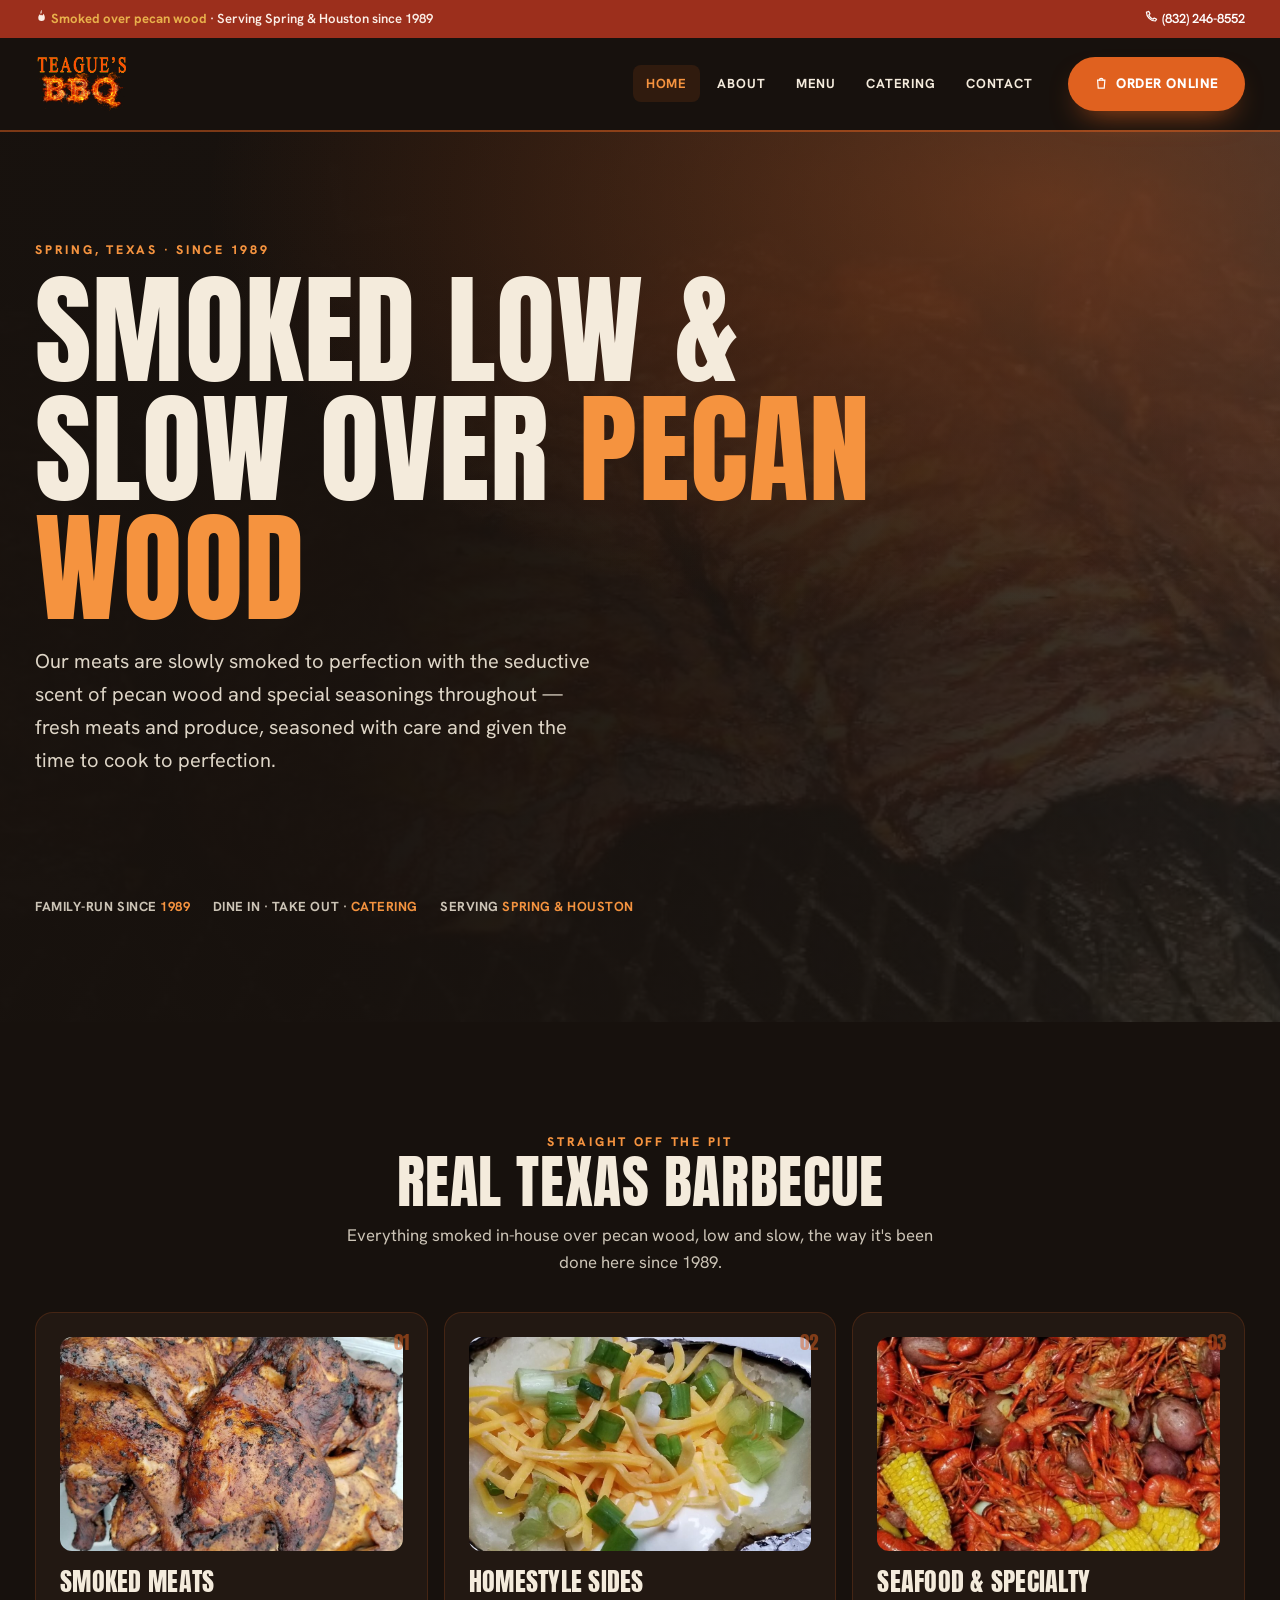
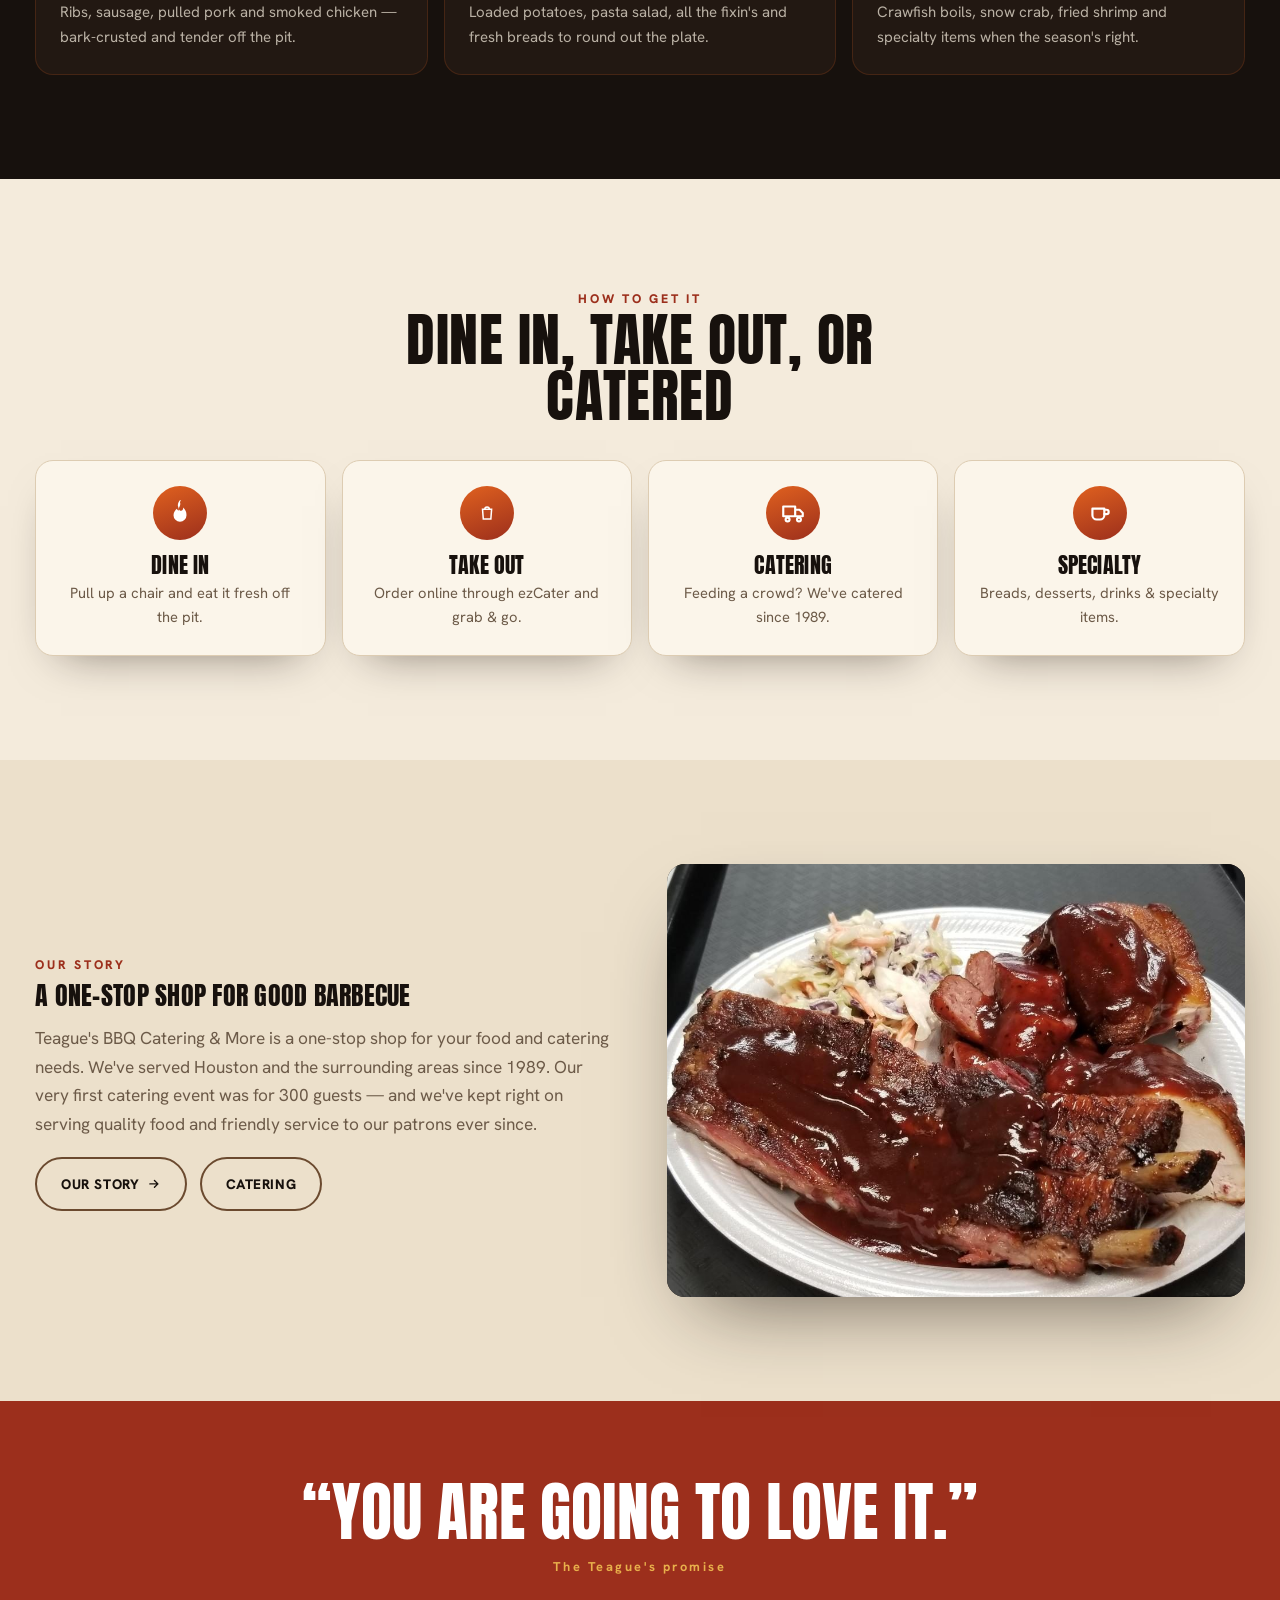
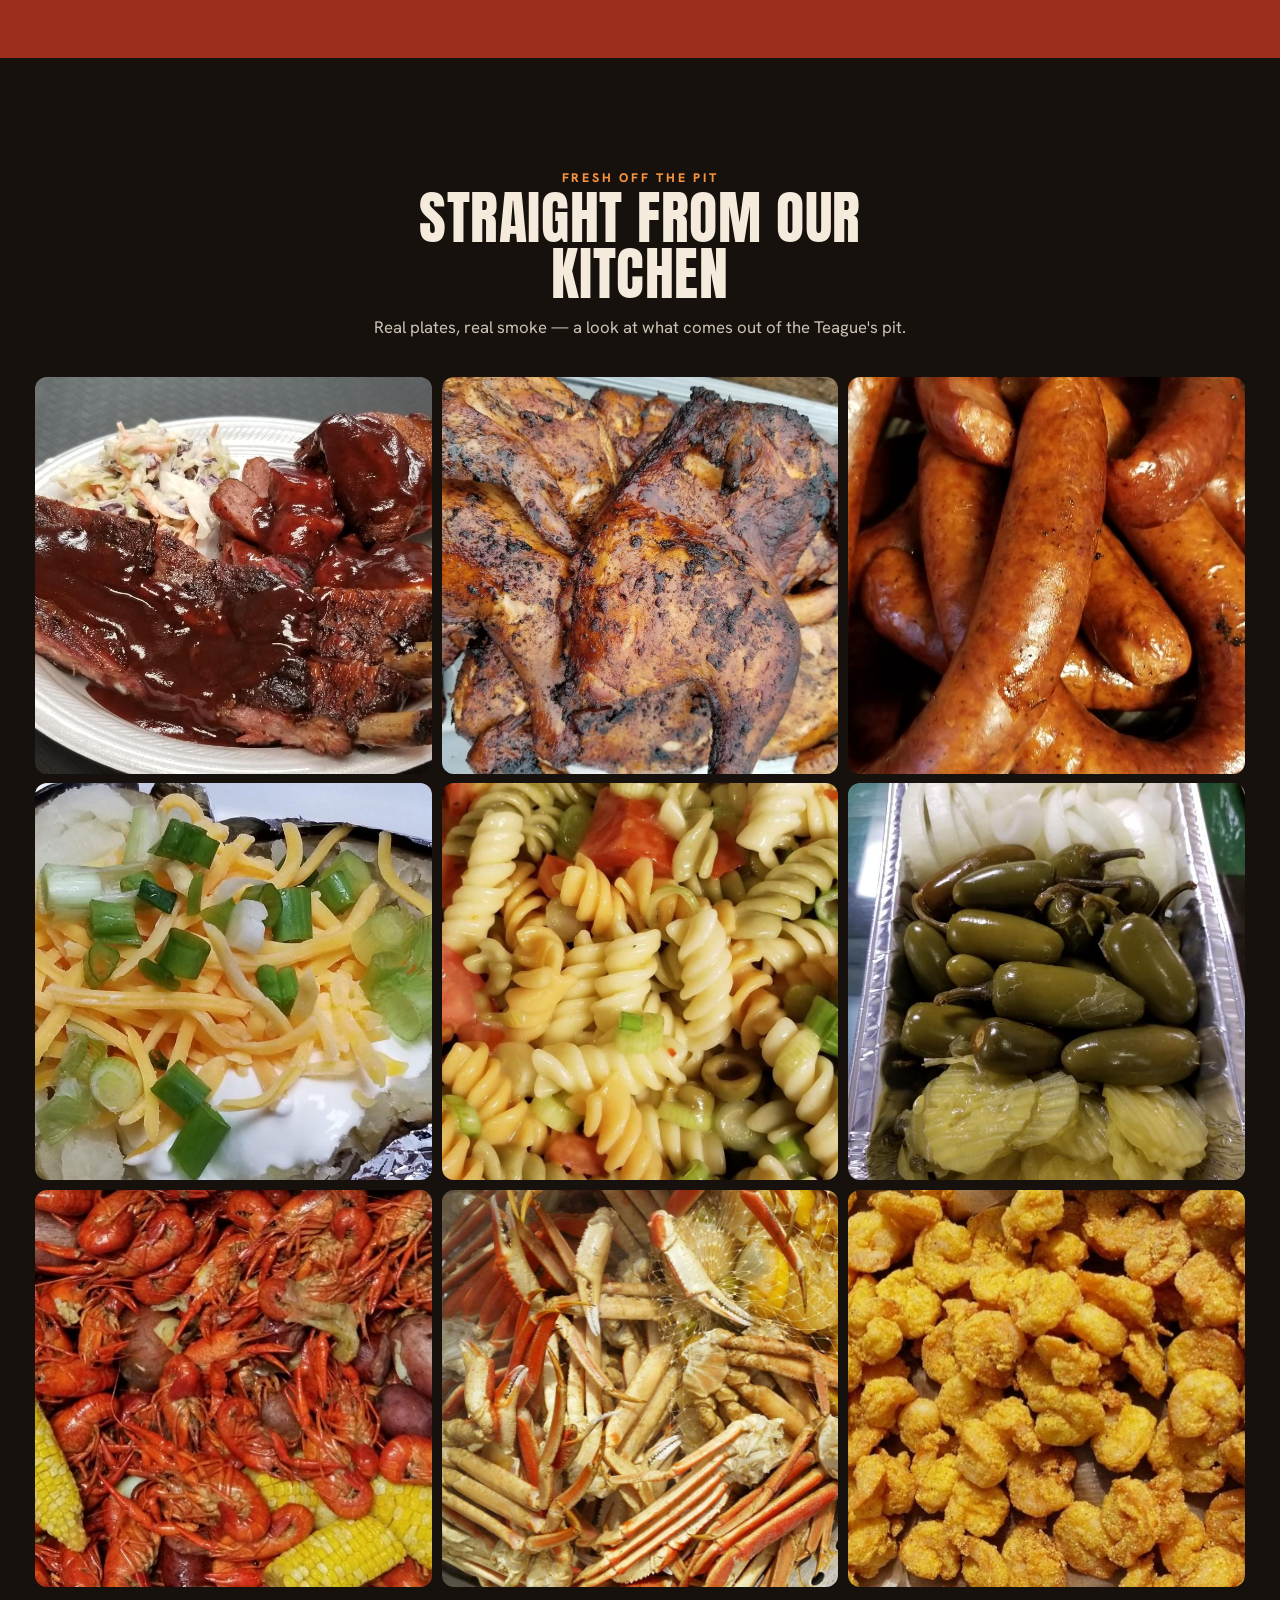
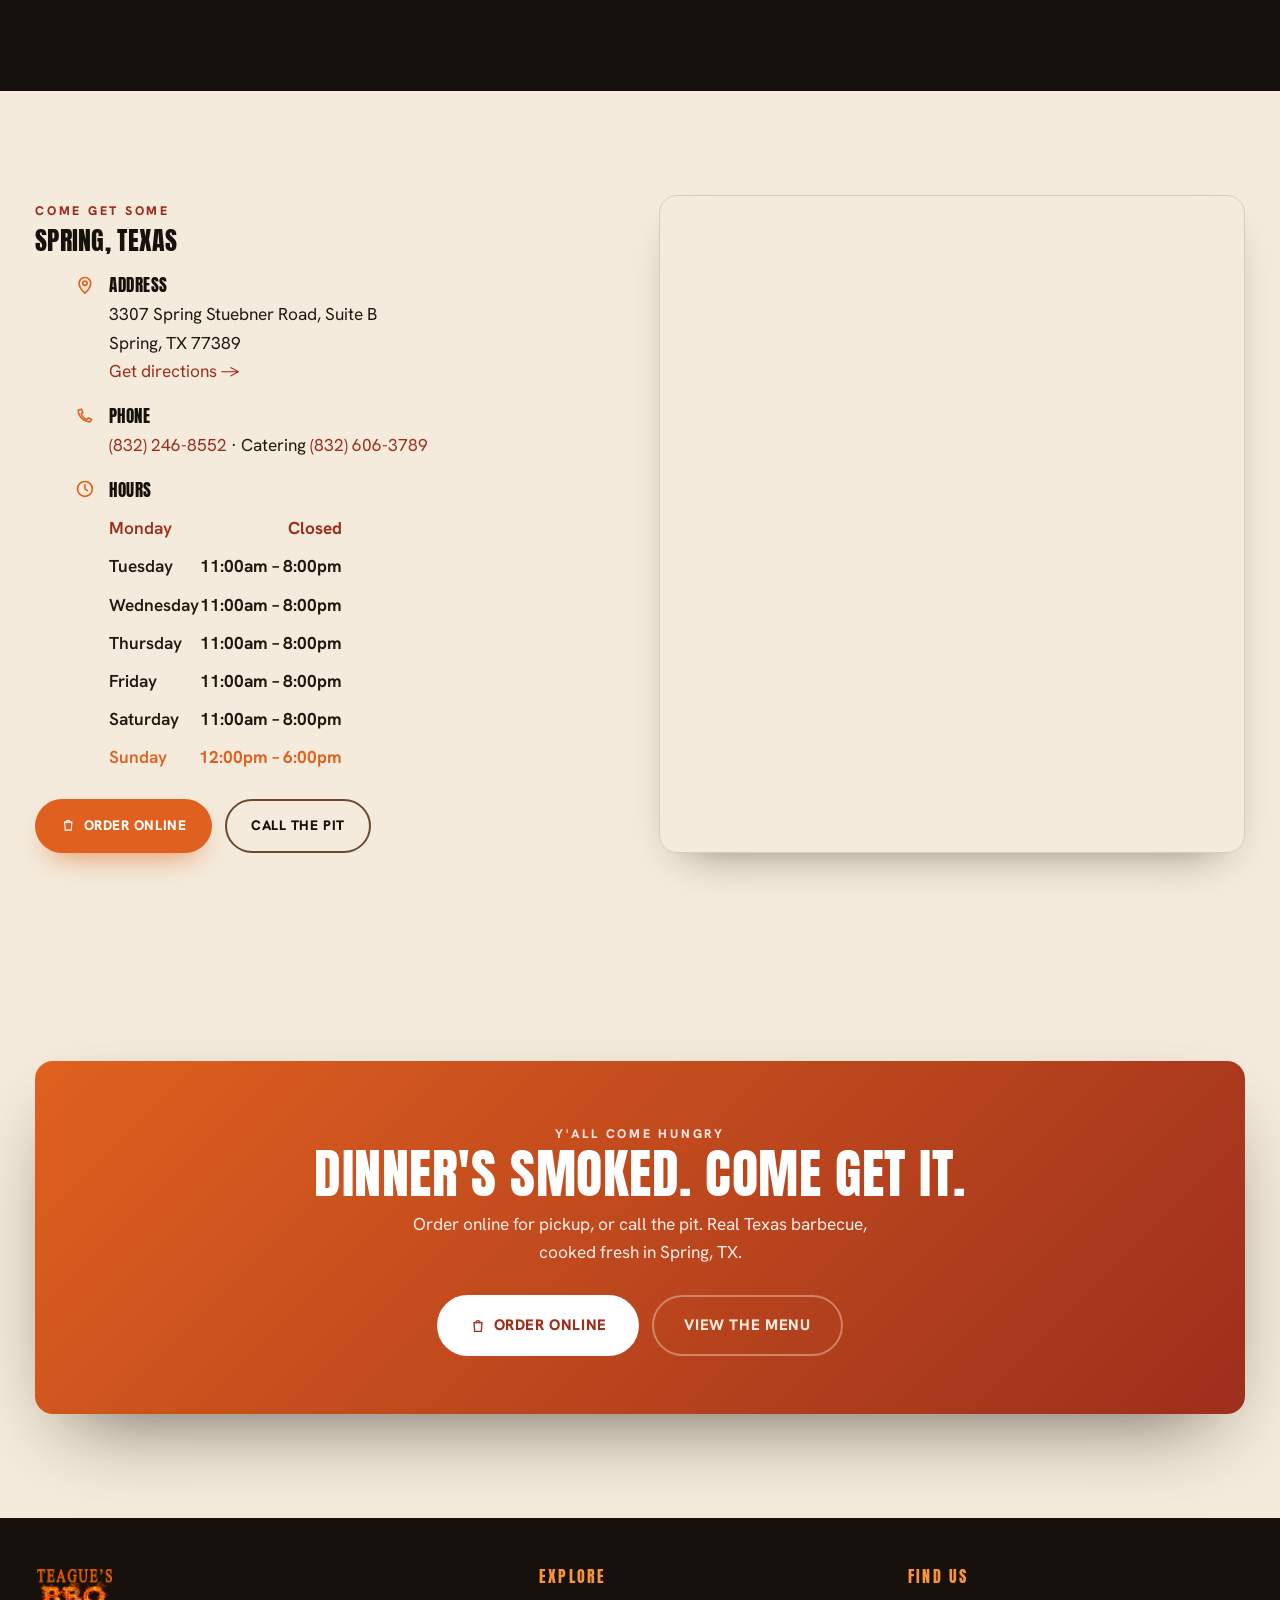
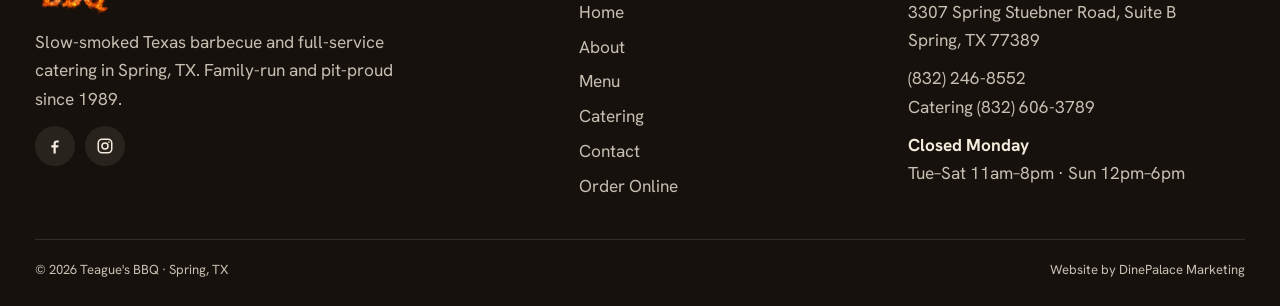
==== index.html @ 8d0febf0 "feat: use all real photos — full food gallery on home + Meet the team on About" ====
<!DOCTYPE html>
<html lang="en">
<head>
<meta charset="utf-8">
<meta name="viewport" content="width=device-width, initial-scale=1">
<title>Teague's BBQ · Texas Barbecue &amp; Catering in Spring, TX</title>
<meta name="description" content="Slow-smoked Texas barbecue over pecan wood and full-service catering in Spring, TX. Family-run since 1989. Dine in, take out, or order online.">
<link rel="canonical" href="https://www.teaguesbbq.com/">
<meta property="og:type" content="restaurant"><meta property="og:title" content="Teague's BBQ · Texas Barbecue &amp; Catering in Spring, TX">
<meta property="og:description" content="Slow-smoked Texas barbecue over pecan wood and full-service catering in Spring, TX. Family-run since 1989. Dine in, take out, or order online."><meta property="og:url" content="https://www.teaguesbbq.com/">
<meta property="og:image" content="https://www.teaguesbbq.com/assets/images/plate.jpg"><meta name="twitter:card" content="summary_large_image">
<meta name="format-detection" content="telephone=no">
<meta http-equiv="X-Content-Type-Options" content="nosniff">
<meta name="robots" content="index,follow">
<meta name="geo.region" content="US-TX"><meta name="geo.placename" content="Spring, Texas">
<meta name="theme-color" content="#17110d">
<link rel="preconnect" href="https://fonts.googleapis.com"><link rel="preconnect" href="https://fonts.gstatic.com" crossorigin>
<link rel="stylesheet" href="https://fonts.googleapis.com/css2?family=Anton&family=Hanken+Grotesk:wght@400;500;600;700;800&display=swap">
<link rel="stylesheet" href="/assets/css/teagues.css">
<link rel="icon" href="/assets/favicon.svg" type="image/svg+xml">
<script type="application/ld+json">{"@context":"https://schema.org","@type":"BarbecueRestaurant","name":"Teague's BBQ","url":"https://www.teaguesbbq.com","telephone":"+18322468552","priceRange":"$$","servesCuisine":["Barbecue","American","Texas"],"address":{"@type":"PostalAddress","streetAddress":"3307 Spring Stuebner Road, Suite B","addressLocality":"Spring","addressRegion":"TX","postalCode":"77389","addressCountry":"US"},"openingHoursSpecification":[{"@type":"OpeningHoursSpecification","dayOfWeek":["Tuesday","Wednesday","Thursday","Friday","Saturday"],"opens":"11:00","closes":"20:00"},{"@type":"OpeningHoursSpecification","dayOfWeek":"Sunday","opens":"12:00","closes":"18:00"}],"sameAs":["https://www.facebook.com/teaguesbbq/","https://instagram.com/teaguesbbq/"]}</script>
</head>
<body>

  <a class="skip-link" href="#main">Skip to content</a>
  <div class="topbar"><div class="container">
    <span><svg viewBox="0 0 24 24" width="1em" height="1em" fill="currentColor" aria-hidden="true"><path d="M12 2c1 3-1 4-1 6 0 1 1 2 2 2s2-1 2-3c2 2 3 4 3 7a6 6 0 1 1-12 0c0-3 2-5 3-6 1 2 2 2 2 1 0-2-1-3-1-4 0-3 2-5 3-6Z"/></svg> <strong>Smoked over pecan wood</strong> · Serving Spring &amp; Houston since 1989</span>
    <span><a href="tel:+18322468552"><svg viewBox="0 0 24 24" width="1.1em" height="1.1em" fill="none" stroke="currentColor" stroke-width="2" stroke-linecap="round" stroke-linejoin="round" aria-hidden="true"><path d="M4 5c0 8 7 15 15 15l2-3-4-2-2 2c-3-1-6-4-7-7l2-2-2-4-3 1Z"/></svg> (832) 246-8552</a></span>
  </div></div>
  <header class="site-header"><div class="container">
    <a class="brand-link" href="/" aria-label="Teague's BBQ home"><img class="brand-img" src="/assets/images/logo.png" alt="Teague's BBQ" width="639" height="382"></a>
    <button class="nav-toggle" aria-label="Menu" aria-expanded="false"><span></span></button>
    <nav class="nav-links" aria-label="Main">
      <a href="/" aria-current="page">Home</a><a href="/about/">About</a><a href="/menu/">Menu</a><a href="/catering/">Catering</a><a href="/contact/">Contact</a>
    </nav>
    <div class="header-cta">
      <a class="btn btn-ember" href="https://www.ezcater.com/catering/pvt/teagues-bbq-3?fcv=1" target="_blank" rel="noopener"><svg viewBox="0 0 24 24" width="1.05em" height="1.05em" fill="none" stroke="currentColor" stroke-width="2" stroke-linecap="round" aria-hidden="true"><path d="M6 7h12l-1 13H7L6 7Z"/><path d="M9 7a3 3 0 0 1 6 0"/></svg> Order Online</a>
    </div>
  </div></header>
<main id="main">

  <section class="hero"><div class="hero__bg"><img src="/assets/images/hero.jpg" alt="" fetchpriority="high"></div><div class="container">
    <span class="eyebrow reveal">Spring, Texas · Since 1989</span>
    <h1 class="reveal">Smoked low &amp; slow over <em>pecan wood</em></h1>
    <p class="lede reveal">Our meats are slowly smoked to perfection with the seductive scent of pecan wood and special seasonings throughout — fresh meats and produce, seasoned with care and given the time to cook to perfection.</p>
    <div class="hero-cta reveal"><a class="btn btn-ember btn-lg" href="https://www.ezcater.com/catering/pvt/teagues-bbq-3?fcv=1" target="_blank" rel="noopener"><svg viewBox="0 0 24 24" width="1.05em" height="1.05em" fill="none" stroke="currentColor" stroke-width="2" stroke-linecap="round" aria-hidden="true"><path d="M6 7h12l-1 13H7L6 7Z"/><path d="M9 7a3 3 0 0 1 6 0"/></svg> Order Online</a><a class="btn btn-outline on-dark btn-lg" href="/menu/">See the Menu</a></div>
    <div class="hero-trust reveal"><span>Family-run since <b>1989</b></span><span>Dine in · Take out · <b>Catering</b></span><span>Serving <b>Spring &amp; Houston</b></span></div>
  </div></section>

  <section class="section section--dark"><div class="container">
    <div class="section-head center reveal"><span class="eyebrow">Straight off the pit</span><h2>Real Texas barbecue</h2><p>Everything smoked in-house over pecan wood, low and slow, the way it's been done here since 1989.</p></div>
    <div class="pit-grid">
      <article class="pit-card reveal"><div class="pit-media"><img src="/assets/images/chicken.jpg" alt="Smoked chicken off the pit" loading="lazy"></div><span class="num">01</span><h3>Smoked meats</h3><p>Ribs, sausage, pulled pork and smoked chicken — bark-crusted and tender off the pit.</p></article>
      <article class="pit-card reveal"><div class="pit-media"><img src="/assets/images/potato.jpg" alt="Loaded baked potato" loading="lazy"></div><span class="num">02</span><h3>Homestyle sides</h3><p>Loaded potatoes, pasta salad, all the fixin's and fresh breads to round out the plate.</p></article>
      <article class="pit-card reveal"><div class="pit-media"><img src="/assets/images/crawfish.jpg" alt="Crawfish boil with corn and potatoes" loading="lazy"></div><span class="num">03</span><h3>Seafood &amp; specialty</h3><p>Crawfish boils, snow crab, fried shrimp and specialty items when the season's right.</p></article>
    </div>
  </div></section>

  <section class="section"><div class="container">
    <div class="section-head center reveal"><span class="eyebrow">How to get it</span><h2>Dine in, take out, or catered</h2></div>
    <div class="svc-grid">
      <div class="svc reveal"><div class="ic"><svg viewBox="0 0 24 24" width="26" height="26" fill="currentColor" aria-hidden="true"><path d="M12 2c1 3-1 4-1 6 0 1 1 2 2 2s2-1 2-3c2 2 3 4 3 7a6 6 0 1 1-12 0c0-3 2-5 3-6 1 2 2 2 2 1 0-2-1-3-1-4 0-3 2-5 3-6Z"/></svg></div><h3>Dine In</h3><p>Pull up a chair and eat it fresh off the pit.</p></div>
      <div class="svc reveal"><div class="ic"><svg viewBox="0 0 24 24" width="1.05em" height="1.05em" fill="none" stroke="currentColor" stroke-width="2" stroke-linecap="round" aria-hidden="true"><path d="M6 7h12l-1 13H7L6 7Z"/><path d="M9 7a3 3 0 0 1 6 0"/></svg></div><h3>Take Out</h3><p>Order online through ezCater and grab &amp; go.</p></div>
      <div class="svc reveal"><div class="ic"><svg viewBox="0 0 24 24" width="26" height="26" fill="none" stroke="currentColor" stroke-width="2" stroke-linecap="round" stroke-linejoin="round" aria-hidden="true"><path d="M3 6h11v9H3zM14 9h4l3 3v3h-7z"/><circle cx="7" cy="18" r="1.8"/><circle cx="17.5" cy="18" r="1.8"/></svg></div><h3>Catering</h3><p>Feeding a crowd? We've catered since 1989.</p></div>
      <div class="svc reveal"><div class="ic"><svg viewBox="0 0 24 24" width="26" height="26" fill="none" stroke="currentColor" stroke-width="2" stroke-linecap="round" stroke-linejoin="round" aria-hidden="true"><path d="M5 8h11v6a4 4 0 0 1-4 4H9a4 4 0 0 1-4-4V8Z"/><path d="M16 9h2a2 2 0 0 1 0 4h-2"/></svg></div><h3>Specialty</h3><p>Breads, desserts, drinks &amp; specialty items.</p></div>
    </div>
  </div></section>

  <section class="section section--paper2"><div class="container">
    <div class="split">
      <div class="reveal">
        <span class="eyebrow">Our story</span>
        <h2 class="section-head" style="margin:.3rem 0 0">A one-stop shop for good barbecue</h2>
        <p style="color:var(--muted);margin-top:1rem">Teague's BBQ Catering &amp; More is a one-stop shop for your food and catering needs. We've served Houston and the surrounding areas since 1989. Our very first catering event was for 300 guests — and we've kept right on serving quality food and friendly service to our patrons ever since.</p>
        <div class="hero-cta" style="margin-top:1.2rem"><a class="btn btn-outline" href="/about/">Our story <svg viewBox="0 0 24 24" width="1em" height="1em" fill="none" stroke="currentColor" stroke-width="2.4" stroke-linecap="round" stroke-linejoin="round" aria-hidden="true"><path d="M5 12h14M13 6l6 6-6 6"/></svg></a><a class="btn btn-outline" href="/catering/">Catering</a></div>
      </div>
      <div class="split__media reveal"><img src="/assets/images/plate.jpg" alt="A Teague's BBQ plate — ribs, sausage and slaw" loading="lazy"></div>
    </div>
  </div></section>

  <section class="quote"><div class="container reveal"><p>&ldquo;You are going to love it.&rdquo;</p><span>The Teague's promise</span></div></section>

  <section class="section section--dark"><div class="container">
    <div class="section-head center reveal"><span class="eyebrow">Fresh off the pit</span><h2>Straight from our kitchen</h2><p>Real plates, real smoke — a look at what comes out of the Teague's pit.</p></div>
    <div class="food-gallery reveal">
      <figure><img src="/assets/images/plate.jpg" alt="Ribs, sausage and slaw plate" loading="lazy"></figure><figure><img src="/assets/images/chicken.jpg" alt="Smoked chicken" loading="lazy"></figure><figure><img src="/assets/images/sausage.jpg" alt="Smoked sausage links" loading="lazy"></figure><figure><img src="/assets/images/potato.jpg" alt="Meat loaded baked potato" loading="lazy"></figure><figure><img src="/assets/images/pasta.jpg" alt="Pasta salad" loading="lazy"></figure><figure><img src="/assets/images/fixins.jpg" alt="Jalapeños & pickled fixin's" loading="lazy"></figure><figure><img src="/assets/images/crawfish.jpg" alt="Crawfish boil" loading="lazy"></figure><figure><img src="/assets/images/crab.jpg" alt="Snow crab legs" loading="lazy"></figure><figure><img src="/assets/images/shrimp.jpg" alt="Fried shrimp" loading="lazy"></figure>
    </div>
  </div></section>

  
  <section class="section" id="find"><div class="container">
    <div class="info-grid">
      <div class="reveal">
        <span class="eyebrow">Come get some</span>
        <h2 class="section-head" style="margin:.3rem 0 0">Spring, Texas</h2>
        <ul class="info-list">
          <li><span class="ic"><svg viewBox="0 0 24 24" width="1.15em" height="1.15em" fill="none" stroke="currentColor" stroke-width="2" stroke-linecap="round" stroke-linejoin="round" aria-hidden="true"><path d="M12 22s7-6.2 7-12a7 7 0 1 0-14 0c0 5.8 7 12 7 12Z"/><circle cx="12" cy="10" r="2.6"/></svg></span><span><b>Address</b>3307 Spring Stuebner Road, Suite B<br>Spring, TX 77389<br><a href="https://maps.google.com/?q=Teague's%20BBQ%2C%203307%20Spring%20Stuebner%20Rd%2C%20Spring%2C%20TX%2077389" target="_blank" rel="noopener">Get directions →</a></span></li>
          <li><span class="ic"><svg viewBox="0 0 24 24" width="1.1em" height="1.1em" fill="none" stroke="currentColor" stroke-width="2" stroke-linecap="round" stroke-linejoin="round" aria-hidden="true"><path d="M4 5c0 8 7 15 15 15l2-3-4-2-2 2c-3-1-6-4-7-7l2-2-2-4-3 1Z"/></svg></span><span><b>Phone</b><a href="tel:+18322468552">(832) 246-8552</a> · Catering <a href="tel:+18326063789">(832) 606-3789</a></span></li>
          <li><span class="ic"><svg viewBox="0 0 24 24" width="1.15em" height="1.15em" fill="none" stroke="currentColor" stroke-width="2" stroke-linecap="round" stroke-linejoin="round" aria-hidden="true"><circle cx="12" cy="12" r="9"/><path d="M12 7v5l3 2"/></svg></span><span><b>Hours</b><table class="hours-table"><tbody>
            <tr data-day="1" class="closed"><th scope="row">Monday</th><td>Closed</td></tr><tr data-day="2"><th scope="row">Tuesday</th><td>11:00am – 8:00pm</td></tr><tr data-day="3"><th scope="row">Wednesday</th><td>11:00am – 8:00pm</td></tr><tr data-day="4"><th scope="row">Thursday</th><td>11:00am – 8:00pm</td></tr><tr data-day="5"><th scope="row">Friday</th><td>11:00am – 8:00pm</td></tr><tr data-day="6"><th scope="row">Saturday</th><td>11:00am – 8:00pm</td></tr><tr data-day="0"><th scope="row">Sunday</th><td>12:00pm – 6:00pm</td></tr>
          </tbody></table></span></li>
        </ul>
        <div class="hero-cta" style="margin-top:1.4rem"><a class="btn btn-ember" href="https://www.ezcater.com/catering/pvt/teagues-bbq-3?fcv=1" target="_blank" rel="noopener"><svg viewBox="0 0 24 24" width="1.05em" height="1.05em" fill="none" stroke="currentColor" stroke-width="2" stroke-linecap="round" aria-hidden="true"><path d="M6 7h12l-1 13H7L6 7Z"/><path d="M9 7a3 3 0 0 1 6 0"/></svg> Order Online</a><a class="btn btn-outline" href="tel:+18322468552">Call the pit</a></div>
      </div>
      <div class="map-embed reveal"><iframe title="Map to Teague's BBQ" src="https://www.google.com/maps?q=Teague's%20BBQ%2C%203307%20Spring%20Stuebner%20Rd%2C%20Spring%2C%20TX%2077389&output=embed" loading="lazy" referrerpolicy="no-referrer-when-downgrade"></iframe></div>
    </div>
  </div></section>
  
  <section class="section"><div class="container"><div class="cta-card reveal">
    <span class="eyebrow" style="color:rgba(255,255,255,.85)">Y'all come hungry</span>
    <h2>Dinner's smoked. Come get it.</h2><p>Order online for pickup, or call the pit. Real Texas barbecue, cooked fresh in Spring, TX.</p>
    <div class="hero-cta"><a class="btn btn-lg" style="--bg:#fff;--fg:var(--brick)" href="https://www.ezcater.com/catering/pvt/teagues-bbq-3?fcv=1" target="_blank" rel="noopener"><svg viewBox="0 0 24 24" width="1.05em" height="1.05em" fill="none" stroke="currentColor" stroke-width="2" stroke-linecap="round" aria-hidden="true"><path d="M6 7h12l-1 13H7L6 7Z"/><path d="M9 7a3 3 0 0 1 6 0"/></svg> Order Online</a><a class="btn btn-outline on-dark btn-lg" href="/menu/">View the Menu</a></div>
  </div></div></section>
</main>

  <footer class="site-footer"><div class="container">
    <div class="foot-grid">
      <div>
        <img class="foot-logo" src="/assets/images/logo.png" alt="Teague's BBQ" width="639" height="382">
        <p style="margin-top:.7rem;max-width:38ch">Slow-smoked Texas barbecue and full-service catering in Spring, TX. Family-run and pit-proud since 1989.</p>
        <div class="foot-social">
          <a href="https://www.facebook.com/teaguesbbq/" target="_blank" rel="noopener" aria-label="Facebook"><svg viewBox="0 0 24 24" width="18" height="18" fill="currentColor" aria-hidden="true"><path d="M13 22v-8h3l1-3h-4V9c0-1 .3-1.6 1.7-1.6H17V4.8C16.6 4.7 15.5 4.6 14.3 4.6c-2.6 0-4.3 1.6-4.3 4.4V11H7v3h3v8h3Z"/></svg></a>
          <a href="https://instagram.com/teaguesbbq/" target="_blank" rel="noopener" aria-label="Instagram"><svg viewBox="0 0 24 24" width="18" height="18" fill="none" stroke="currentColor" stroke-width="2" aria-hidden="true"><rect x="3" y="3" width="18" height="18" rx="5"/><circle cx="12" cy="12" r="4"/><circle cx="17.2" cy="6.8" r="1.1" fill="currentColor" stroke="none"/></svg></a>
        </div>
      </div>
      <div>
        <h4>EXPLORE</h4>
        <ul class="foot-links"><li><a href="/">Home</a></li><li><a href="/about/">About</a></li><li><a href="/menu/">Menu</a></li><li><a href="/catering/">Catering</a></li><li><a href="/contact/">Contact</a></li><li><a href="https://www.ezcater.com/catering/pvt/teagues-bbq-3?fcv=1" target="_blank" rel="noopener">Order Online</a></li></ul>
      </div>
      <div>
        <h4>FIND US</h4>
        <p>3307 Spring Stuebner Road, Suite B<br>Spring, TX 77389</p>
        <p style="margin-top:.6rem"><a href="tel:+18322468552">(832) 246-8552</a><br>Catering <a href="tel:+18326063789">(832) 606-3789</a></p>
        <p style="margin-top:.6rem"><b style="color:var(--paper)">Closed Monday</b><br>Tue–Sat 11am–8pm · Sun 12pm–6pm</p>
      </div>
    </div>
    <div class="foot-bottom">
      <span>© 2026 Teague's BBQ · Spring, TX</span>
      <span>Website by DinePalace Marketing</span>
    </div>
  </div></footer>
<script src="/assets/js/teagues.js" defer></script>
</body>
</html>
---- assets/css/teagues.css ----
/* =========================================================================
   Teague's BBQ — "Texas Smokehouse" design system
   Charcoal smoke · ember orange · smoked brick · butcher-paper cream.
   Hand-authored. Accessible (WCAG AA), reduced-motion aware.
   Rebuild by DinePalace Marketing.
   ========================================================================= */

:root {
  --smoke:      #17110d;   /* near-black warm — dark sections + header */
  --smoke-2:    #221812;   /* raised dark */
  --char:       #2a1e15;   /* charcoal */
  --ember:      #e0611f;   /* flame orange — primary CTA/accent */
  --ember-2:    #c14e14;   /* ember hover */
  --ember-bright:#f5933f;  /* glow / on-dark accent text (~6:1 on smoke) */
  --brick:      #9c2f1c;   /* smoked brick red */
  --brick-deep: #7c2313;
  --paper:      #f4ebdc;   /* butcher-paper cream — light bg */
  --paper-2:    #ece0cb;   /* deeper paper */
  --paper-hi:   #fbf5ea;   /* raised paper */
  --bark:       #6b4a2f;   /* wood brown */
  --ink:        #211812;   /* body text on paper (~13:1) */
  --muted:      #6c5a48;   /* secondary text on paper (~5.2:1) */
  --line:       #ddccb2;   /* hairline on paper */
  --gold:       #e8b04b;   /* rub/spice highlight */

  --font-display: "Anton", "Oswald", "Arial Narrow", sans-serif;
  --font-body: "Hanken Grotesk", system-ui, -apple-system, "Segoe UI", Roboto, sans-serif;

  --text-hero: clamp(3rem, 1.2rem + 8vw, 8rem);
  --gutter: clamp(1.1rem, 0.6rem + 2vw, 2.6rem);
  --maxw: 1220px;
  --radius: 10px;
  --radius-lg: 18px;
  --radius-pill: 999px;
  --shadow: 0 20px 44px -26px rgba(20, 10, 4, 0.55);
  --shadow-lg: 0 34px 80px -34px rgba(20, 10, 4, 0.65);
  --dur: 240ms;
  --ease: cubic-bezier(0.22, 1, 0.36, 1);
  --header-h: 92px;
}

*, *::before, *::after { box-sizing: border-box; }
* { margin: 0; }
html { scroll-behavior: smooth; -webkit-text-size-adjust: 100%; }
@media (prefers-reduced-motion: reduce) { html { scroll-behavior: auto; } }
body {
  font-family: var(--font-body);
  color: var(--ink);
  background: var(--paper);
  line-height: 1.65;
  font-size: clamp(1rem, 0.96rem + 0.2vw, 1.08rem);
  -webkit-font-smoothing: antialiased;
  overflow-x: hidden;
}
img { max-width: 100%; display: block; }
a { color: var(--brick); text-decoration: none; }

h1, h2, h3, h4 { font-family: var(--font-display); font-weight: 400; line-height: 0.98; letter-spacing: 0.01em; text-transform: uppercase; color: var(--smoke); }
.container { width: min(100% - 2 * var(--gutter), var(--maxw)); margin-inline: auto; }
.section { padding-block: clamp(3.4rem, 2rem + 6vw, 6.5rem); }
.section--dark { background: var(--smoke); color: var(--paper); }
.section--dark h2, .section--dark h3 { color: var(--paper); }
.section--paper2 { background: var(--paper-2); }
.eyebrow { font-family: var(--font-body); font-weight: 800; text-transform: uppercase; letter-spacing: 0.22em; font-size: 0.78rem; color: var(--brick); }
.section--dark .eyebrow { color: var(--ember-bright); }
.center { text-align: center; }

.skip-link { position: absolute; left: 8px; top: -60px; z-index: 200; background: var(--ember); color: #fff; padding: 0.6rem 1rem; border-radius: 8px; transition: top var(--dur) var(--ease); }
.skip-link:focus { top: 8px; }

/* ---------- buttons ---------- */
.btn { --bg: var(--ember); --fg: #fff; display: inline-flex; align-items: center; gap: 0.5rem; font-family: var(--font-body); font-weight: 800; letter-spacing: 0.04em; text-transform: uppercase; font-size: 0.86rem; padding: 0.85rem 1.5rem; border-radius: var(--radius-pill); background: var(--bg); color: var(--fg); border: 2px solid transparent; cursor: pointer; transition: transform var(--dur) var(--ease), background var(--dur) var(--ease), color var(--dur) var(--ease); }
.btn:hover { transform: translateY(-2px); }
.btn:active { transform: translateY(0); }
.btn-lg { padding: 1rem 1.9rem; font-size: 0.95rem; }
.btn-ember { --bg: var(--ember); --fg: #fff; box-shadow: 0 14px 30px -14px rgba(224, 97, 31, 0.8); }
.btn-ember:hover { --bg: var(--ember-2); }
.btn-outline { --bg: transparent; --fg: var(--smoke); border-color: var(--bark); }
.btn-outline:hover { --bg: var(--smoke); --fg: var(--paper); border-color: var(--smoke); }
.btn-outline.on-dark { --fg: var(--paper); border-color: rgba(244, 235, 220, 0.4); }
.btn-outline.on-dark:hover { --bg: var(--ember); --fg: #fff; border-color: var(--ember); }

/* ---------- topbar ---------- */
.topbar { background: var(--brick); color: #fbeee6; font-size: 0.82rem; font-weight: 600; }
.topbar .container { display: flex; align-items: center; justify-content: space-between; gap: 1rem; padding-block: 0.5rem; flex-wrap: wrap; }
.topbar a { color: #fff; }
.topbar strong { color: var(--gold); }

/* ---------- header ---------- */
.site-header { position: sticky; top: 0; z-index: 60; background: var(--smoke); color: var(--paper); box-shadow: 0 2px 0 rgba(224,97,31,0.5); }
.site-header .container { display: flex; align-items: center; gap: 1.4rem; min-height: var(--header-h); }
.brand { display: inline-flex; align-items: baseline; gap: 0.5ch; font-family: var(--font-display); text-transform: uppercase; color: var(--paper); line-height: 0.9; }
.brand b { font-size: clamp(1.5rem, 1.2rem + 1.2vw, 2rem); letter-spacing: 0.02em; }
.brand .flame { color: var(--ember); }
.brand small { display: block; font-family: var(--font-body); font-weight: 700; letter-spacing: 0.28em; font-size: 0.56rem; color: var(--ember-bright); text-transform: uppercase; }
.nav-links { display: flex; align-items: center; gap: 0.3rem; margin-left: auto; }
.nav-links a { color: var(--paper); font-weight: 700; text-transform: uppercase; letter-spacing: 0.06em; font-size: 0.82rem; padding: 0.5rem 0.8rem; border-radius: 8px; transition: color var(--dur) var(--ease), background var(--dur) var(--ease); }
.nav-links a:hover, .nav-links a[aria-current="page"] { color: var(--ember-bright); background: rgba(224, 97, 31, 0.12); }
.header-cta { display: inline-flex; gap: 0.6rem; }
.nav-toggle { display: none; margin-left: auto; width: 46px; height: 46px; border: 0; border-radius: 10px; background: rgba(244,235,220,0.08); color: var(--paper); cursor: pointer; align-items: center; justify-content: center; }
.nav-toggle span, .nav-toggle span::before, .nav-toggle span::after { content: ""; display: block; width: 22px; height: 2px; background: var(--paper); position: relative; }
.nav-toggle span::before { position: absolute; top: -7px; } .nav-toggle span::after { position: absolute; top: 7px; }
@media (max-width: 940px) {
  .nav-links, .header-cta { display: none; }
  .nav-toggle { display: inline-flex; }
  .mobile-open .nav-links { display: flex; position: absolute; inset: var(--header-h) 0 auto 0; flex-direction: column; align-items: stretch; background: var(--smoke-2); padding: 1rem var(--gutter); gap: 0.2rem; box-shadow: var(--shadow); }
  .mobile-open .header-cta { display: flex; position: absolute; inset: auto 0 auto 0; top: calc(var(--header-h) + 320px); }
}

/* ---------- hero ---------- */
.hero { position: relative; background: var(--smoke); color: var(--paper); overflow: hidden; }
.hero__bg { position: absolute; inset: 0; }
.hero__bg img { width: 100%; height: 100%; object-fit: cover; opacity: 0.34; }
.hero__bg::after { content: ""; position: absolute; inset: 0; background:
   radial-gradient(120% 90% at 82% 8%, rgba(224,97,31,0.34), transparent 55%),
   linear-gradient(100deg, rgba(23,17,13,0.96) 32%, rgba(23,17,13,0.7) 66%, rgba(23,17,13,0.42)); }
.hero .container { position: relative; z-index: 2; padding-block: clamp(3rem, 2rem + 6vw, 6.5rem); }
.hero .eyebrow { color: var(--ember-bright); }
.hero h1 { color: var(--paper); font-size: var(--text-hero); margin: 0.5rem 0 0; max-width: 16ch; }
.hero h1 em { font-style: normal; color: var(--ember-bright); }
.hero .lede { color: rgba(244, 235, 220, 0.9); font-size: clamp(1.05rem, 1rem + 0.4vw, 1.25rem); max-width: 52ch; margin-top: 1.1rem; }
.hero-cta { display: flex; flex-wrap: wrap; gap: 0.8rem; margin-top: 1.8rem; }
.hero-trust { display: flex; flex-wrap: wrap; gap: 1.4rem; margin-top: 1.8rem; font-size: 0.82rem; font-weight: 700; letter-spacing: 0.04em; text-transform: uppercase; color: rgba(244,235,220,0.82); }
.hero-trust b { color: var(--ember-bright); }

/* ---------- section head ---------- */
.section-head { max-width: 60ch; }
.section-head.center { margin-inline: auto; }
.section-head h2 { font-size: clamp(2rem, 1.3rem + 3vw, 3.6rem); }
.section-head p { color: var(--muted); margin-top: 0.7rem; font-size: 1.05rem; }
.section--dark .section-head p { color: rgba(244,235,220,0.82); }

/* ---------- pit / specialties grid ---------- */
.pit-grid { display: grid; grid-template-columns: repeat(3, 1fr); gap: 1rem; margin-top: 2.2rem; }
@media (max-width: 820px) { .pit-grid { grid-template-columns: 1fr 1fr; } }
@media (max-width: 520px) { .pit-grid { grid-template-columns: 1fr; } }
.pit-card { background: var(--smoke-2); border: 1px solid rgba(224,97,31,0.18); border-radius: var(--radius-lg); padding: 1.5rem; position: relative; overflow: hidden; }
.pit-card h3 { color: var(--paper); font-size: 1.6rem; }
.pit-card p { color: rgba(244,235,220,0.72); font-size: 0.94rem; margin-top: 0.4rem; }
.pit-card .num { font-family: var(--font-display); color: var(--ember); font-size: 1.2rem; opacity: 0.5; position: absolute; top: 0.8rem; right: 1.1rem; }

/* ---------- service / catering cards ---------- */
.svc-grid { display: grid; grid-template-columns: repeat(4, 1fr); gap: 1rem; margin-top: 2.2rem; }
@media (max-width: 900px) { .svc-grid { grid-template-columns: 1fr 1fr; } }
@media (max-width: 480px) { .svc-grid { grid-template-columns: 1fr; } }
.svc { background: var(--paper-hi); border: 1px solid var(--line); border-radius: var(--radius-lg); padding: 1.6rem 1.4rem; text-align: center; box-shadow: var(--shadow); }
.svc .ic { width: 54px; height: 54px; margin: 0 auto 0.9rem; border-radius: 50%; display: grid; place-content: center; background: linear-gradient(160deg, var(--ember), var(--brick)); color: #fff; }
.svc h3 { font-size: 1.35rem; }
.svc p { color: var(--muted); font-size: 0.92rem; margin-top: 0.3rem; }

/* ---------- split / story ---------- */
.split { display: grid; grid-template-columns: 1fr 1fr; gap: clamp(1.5rem, 1rem + 3vw, 3.5rem); align-items: center; }
@media (max-width: 860px) { .split { grid-template-columns: 1fr; } }
.split__media { border-radius: var(--radius-lg); overflow: hidden; box-shadow: var(--shadow-lg); aspect-ratio: 4/3; background: var(--char); }
.split__media img { width: 100%; height: 100%; object-fit: cover; }

/* ---------- pull quote ---------- */
.quote { background: var(--brick); color: #fff; }
.quote .container { text-align: center; padding-block: clamp(2.6rem, 2rem + 4vw, 5rem); }
.quote p { font-family: var(--font-display); text-transform: uppercase; font-size: clamp(1.8rem, 1.2rem + 4vw, 4rem); line-height: 0.98; }
.quote span { display: block; margin-top: 0.8rem; font-family: var(--font-body); font-weight: 700; letter-spacing: 0.2em; font-size: 0.8rem; color: var(--gold); }

/* ---------- immersive band ---------- */
.immersive { position: relative; color: var(--paper); background: var(--smoke); overflow: hidden; }
.immersive__bg { position: absolute; inset: 0; background-size: cover; background-position: center; }
.immersive__bg::after { content: ""; position: absolute; inset: 0; background: linear-gradient(90deg, rgba(23,17,13,0.94) 0%, rgba(23,17,13,0.72) 46%, rgba(23,17,13,0.4) 100%); }
.immersive .container { position: relative; z-index: 2; padding-block: clamp(3.5rem, 2.4rem + 6vw, 7rem); }
.immersive__inner { max-width: 40rem; }
@media (min-width: 900px) and (pointer: fine) { .immersive__bg { background-attachment: fixed; } }
@media (prefers-reduced-motion: reduce) { .immersive__bg { background-attachment: scroll; } }

/* ---------- info / hours ---------- */
.info-grid { display: grid; grid-template-columns: 1fr 1fr; gap: clamp(1.4rem, 0.8rem + 2vw, 3rem); align-items: start; }
@media (max-width: 820px) { .info-grid { grid-template-columns: 1fr; } }
.info-list { list-style: none; display: grid; gap: 1.1rem; margin-top: 1.2rem; }
.info-list li { display: flex; gap: 0.9rem; }
.info-list .ic { color: var(--ember); flex: 0 0 auto; margin-top: 2px; }
.info-list b { display: block; font-family: var(--font-display); text-transform: uppercase; letter-spacing: 0.03em; color: var(--smoke); font-weight: 400; font-size: 1.05rem; }
.section--dark .info-list b { color: var(--paper); }
.hours-table { width: 100%; border-collapse: collapse; margin-top: 0.3rem; }
.hours-table th { text-align: left; font-weight: 600; padding: 0.3rem 0; }
.hours-table td { text-align: right; font-weight: 700; padding: 0.3rem 0; }
.hours-table tr.closed { color: var(--brick); }
.hours-table tr.today { color: var(--ember); }
.map-embed { border-radius: var(--radius-lg); overflow: hidden; box-shadow: var(--shadow); border: 1px solid var(--line); aspect-ratio: 4/3; }
.map-embed iframe { width: 100%; height: 100%; border: 0; }
@media (min-width: 821px) { .info-grid { align-items: stretch; } .info-grid > .map-embed { aspect-ratio: auto; min-height: 340px; } }

/* ---------- CTA band ---------- */
.cta-card { background: linear-gradient(135deg, var(--ember), var(--brick)); color: #fff; border-radius: var(--radius-lg); padding: clamp(2rem, 1.4rem + 3vw, 3.6rem); text-align: center; box-shadow: var(--shadow-lg); }
.cta-card h2 { color: #fff; font-size: clamp(2rem, 1.3rem + 3vw, 3.4rem); }
.cta-card p { color: rgba(255,255,255,0.9); max-width: 46ch; margin: 0.6rem auto 0; }
.cta-card .hero-cta { justify-content: center; }

/* ---------- menu ---------- */
.menu-nav { position: sticky; top: var(--header-h); z-index: 30; background: var(--paper-2); border-block: 1px solid var(--line); }
.menu-nav .container { display: flex; gap: 0.4rem; overflow-x: auto; padding-block: 0.7rem; -ms-overflow-style: none; scrollbar-width: none; }
.menu-nav .container::-webkit-scrollbar { display: none; }
.menu-nav a { flex: 0 0 auto; font-weight: 800; text-transform: uppercase; letter-spacing: 0.05em; font-size: 0.78rem; color: var(--bark); padding: 0.4rem 0.9rem; border-radius: var(--radius-pill); border: 1px solid var(--line); }
.menu-nav a:hover { background: var(--ember); color: #fff; border-color: var(--ember); }
.menu-cat { border-top: 3px solid var(--ember); padding-top: 1rem; margin-top: 2.8rem; scroll-margin-top: calc(var(--header-h) + 70px); }
.menu-cat > h2 { font-size: clamp(1.8rem, 1.3rem + 2.4vw, 3rem); }
.menu-cat > .cat-note { color: var(--muted); margin-top: 0.3rem; max-width: 60ch; }
.mrow { display: flex; justify-content: space-between; gap: 1.2rem; align-items: baseline; padding: 0.85rem 0; border-bottom: 1px dashed var(--line); }
.mrow__main { min-width: 0; }
.mrow__name { font-weight: 800; font-size: 1.08rem; color: var(--ink); }
.mrow__name .tag { display: inline-block; margin-left: 0.5rem; font-size: 0.62rem; font-weight: 800; letter-spacing: 0.08em; text-transform: uppercase; color: #fff; background: var(--ember); padding: 0.12rem 0.5rem; border-radius: var(--radius-pill); vertical-align: middle; }
.mrow__desc { color: var(--muted); font-size: 0.9rem; margin-top: 0.15rem; }
.mrow__right { text-align: right; white-space: nowrap; }
.mrow__price { font-family: var(--font-display); color: var(--brick); font-size: 1.25rem; line-height: 1; }
.mrow__serves { display: block; font-size: 0.72rem; font-weight: 700; text-transform: uppercase; letter-spacing: 0.06em; color: var(--muted); margin-top: 0.2rem; }
.menu-note { color: var(--muted); font-style: italic; }

/* ---------- page hero (inner) ---------- */
.page-hero { position: relative; background: var(--smoke); color: var(--paper); overflow: hidden; }
.page-hero__bg { position: absolute; inset: 0; }
.page-hero__bg img { width: 100%; height: 100%; object-fit: cover; opacity: 0.26; }
.page-hero__bg::after { content: ""; position: absolute; inset: 0; background: linear-gradient(180deg, rgba(23,17,13,0.82), rgba(23,17,13,0.94)); }
.page-hero .container { position: relative; z-index: 2; padding-block: clamp(2rem, 1.4rem + 3vw, 3.6rem); }
.page-hero h1 { color: var(--paper); font-size: clamp(2.4rem, 1.6rem + 4vw, 4.4rem); }
.page-hero h1 em { font-style: normal; color: var(--ember-bright); }
.page-hero p { color: rgba(244,235,220,0.85); max-width: 60ch; margin-top: 0.6rem; }
.breadcrumb { font-size: 0.8rem; text-transform: uppercase; letter-spacing: 0.08em; color: rgba(244,235,220,0.65); margin-bottom: 0.5rem; }
.breadcrumb a { color: var(--ember-bright); }

.prose { max-width: 68ch; }
.prose p { margin-top: 1rem; color: var(--ink); }

/* ---------- footer ---------- */
.site-footer { background: var(--smoke); color: rgba(244,235,220,0.8); padding-top: clamp(3rem, 4vw, 4.5rem); }
.foot-grid { display: grid; grid-template-columns: 1.4fr 1fr 1fr; gap: 2rem; }
@media (max-width: 780px) { .foot-grid { grid-template-columns: 1fr; } }
.site-footer h4 { color: var(--ember-bright); font-size: 1rem; letter-spacing: 0.14em; margin-bottom: 0.8rem; }
.site-footer a { color: rgba(244,235,220,0.8); }
.site-footer a:hover { color: var(--ember-bright); }
.foot-brand b { font-family: var(--font-display); text-transform: uppercase; font-size: 1.8rem; color: var(--paper); }
.foot-brand .flame { color: var(--ember); }
.foot-links { list-style: none; display: grid; gap: 0.4rem; }
.foot-social { display: flex; gap: 0.6rem; margin-top: 0.8rem; }
.foot-social a { width: 40px; height: 40px; border-radius: 50%; background: rgba(244,235,220,0.08); display: grid; place-content: center; color: var(--paper); }
.foot-social a:hover { background: var(--ember); }
.foot-bottom { border-top: 1px solid rgba(244,235,220,0.12); margin-top: 2.4rem; padding-block: 1.2rem 1.6rem; display: flex; justify-content: space-between; gap: 1rem; flex-wrap: wrap; font-size: 0.82rem; }

/* ---------- reveal ---------- */
.reveal { opacity: 0; transform: translateY(18px); transition: opacity 0.6s var(--ease), transform 0.6s var(--ease); }
.reveal.in { opacity: 1; transform: none; }
@media (prefers-reduced-motion: reduce) { .reveal { opacity: 1; transform: none; transition: none; } }

/* ---------- logo + photo slots ---------- */
.brand-link { display: inline-flex; }
.brand-img { height: 54px; width: auto; display: block; }
.foot-logo { height: 46px; width: auto; display: block; margin-bottom: 0.8rem; }
.pit-media { border-radius: 12px; overflow: hidden; aspect-ratio: 16/10; margin-bottom: 1.1rem; background: var(--char); }
.pit-media img { width: 100%; height: 100%; object-fit: cover; transition: transform 0.5s var(--ease); }
.pit-card:hover .pit-media img { transform: scale(1.05); }
.gallery-strip { display: grid; grid-template-columns: repeat(6, 1fr); gap: 0.5rem; margin-top: 2.2rem; }
.gallery-strip img { width: 100%; aspect-ratio: 1; object-fit: cover; border-radius: 8px; }
@media (max-width: 720px) { .gallery-strip { grid-template-columns: repeat(3, 1fr); } }
.food-gallery { display: grid; grid-template-columns: repeat(3, 1fr); gap: 0.6rem; margin-top: 2.2rem; }
.food-gallery figure { margin: 0; overflow: hidden; border-radius: 12px; background: var(--char); }
.food-gallery img { width: 100%; aspect-ratio: 1; object-fit: cover; display: block; transition: transform 0.5s var(--ease); }
.food-gallery figure:hover img { transform: scale(1.06); }
@media (max-width: 600px) { .food-gallery { grid-template-columns: repeat(2, 1fr); } }
.team-grid { display: grid; grid-template-columns: 1fr 1fr; gap: 1rem; margin-top: 2rem; }
.team-grid figure { margin: 0; border-radius: var(--radius-lg); overflow: hidden; box-shadow: var(--shadow); background: var(--char); }
.team-grid img { width: 100%; aspect-ratio: 4/3; object-fit: cover; display: block; }
.team-grid figcaption { padding: 0.85rem 1.1rem; font-weight: 700; color: var(--muted); font-size: 0.9rem; background: var(--paper-hi); }
@media (max-width: 640px) { .team-grid { grid-template-columns: 1fr; } }
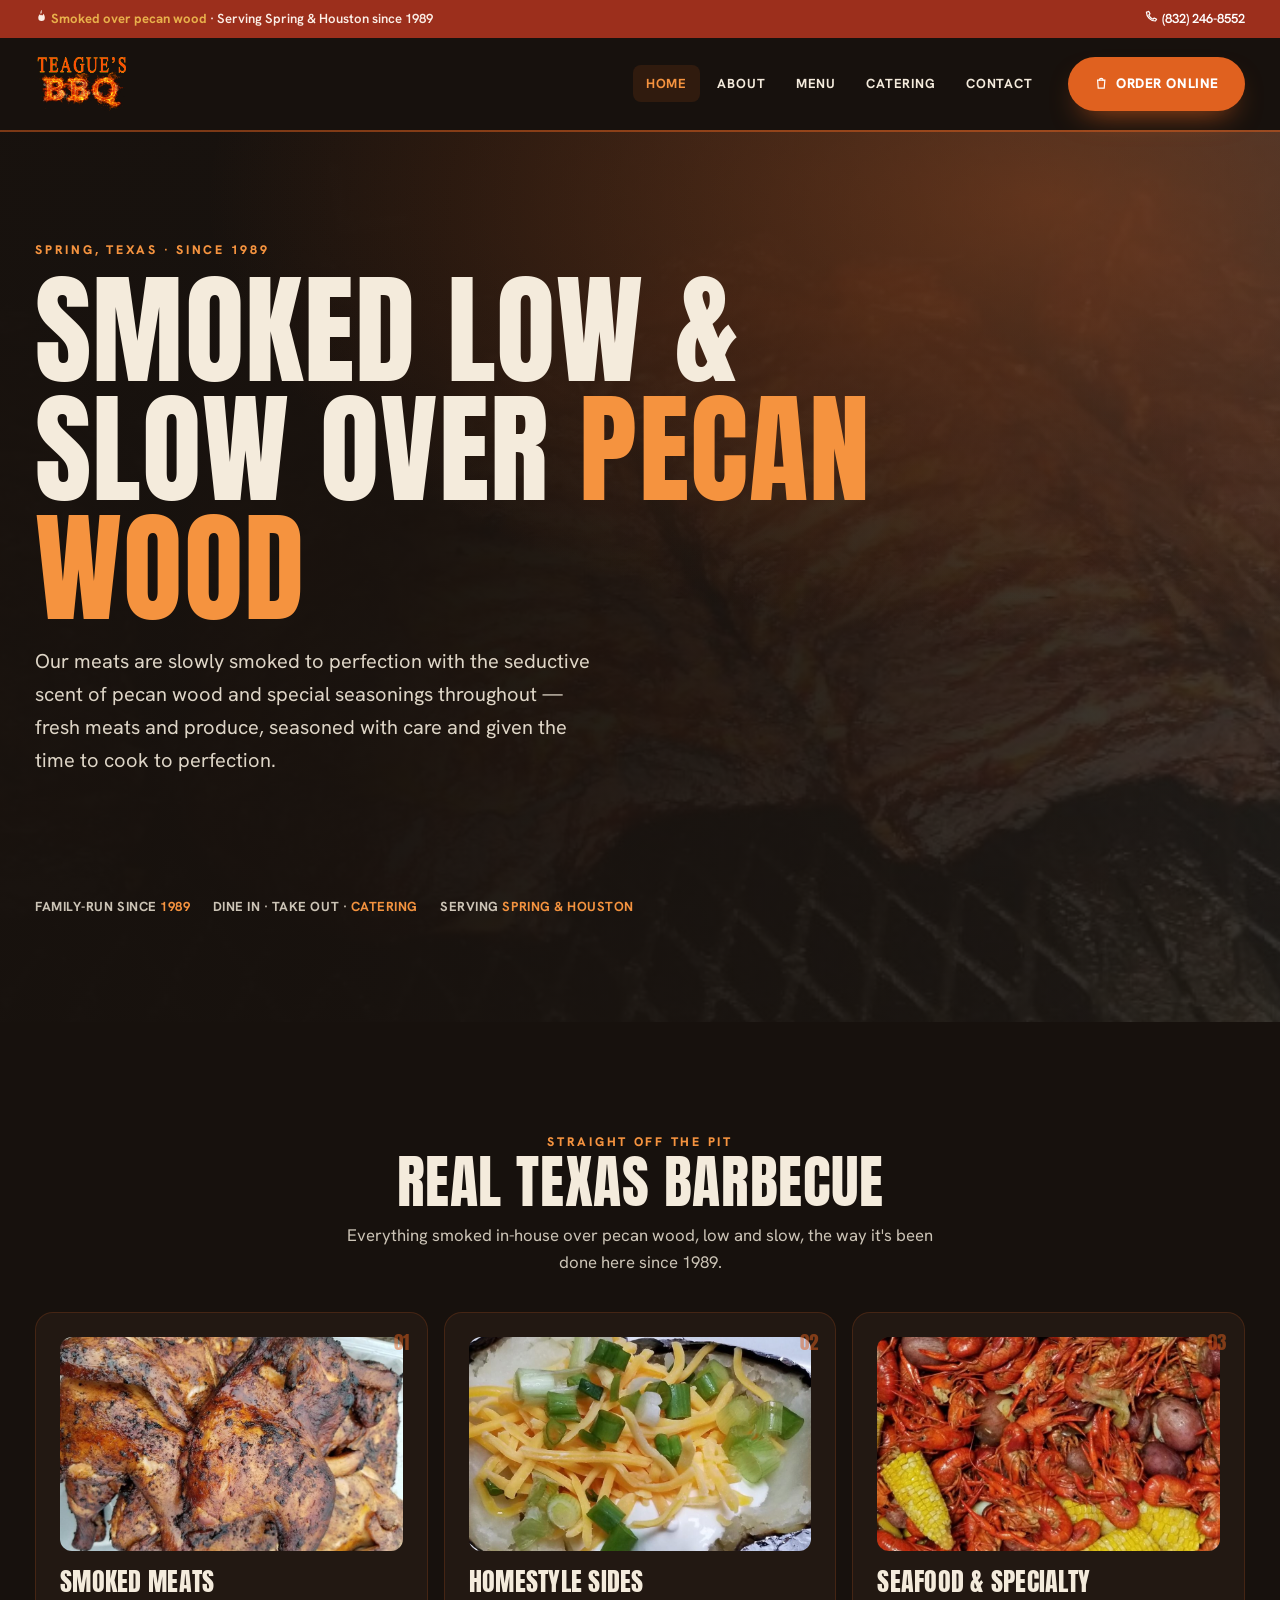
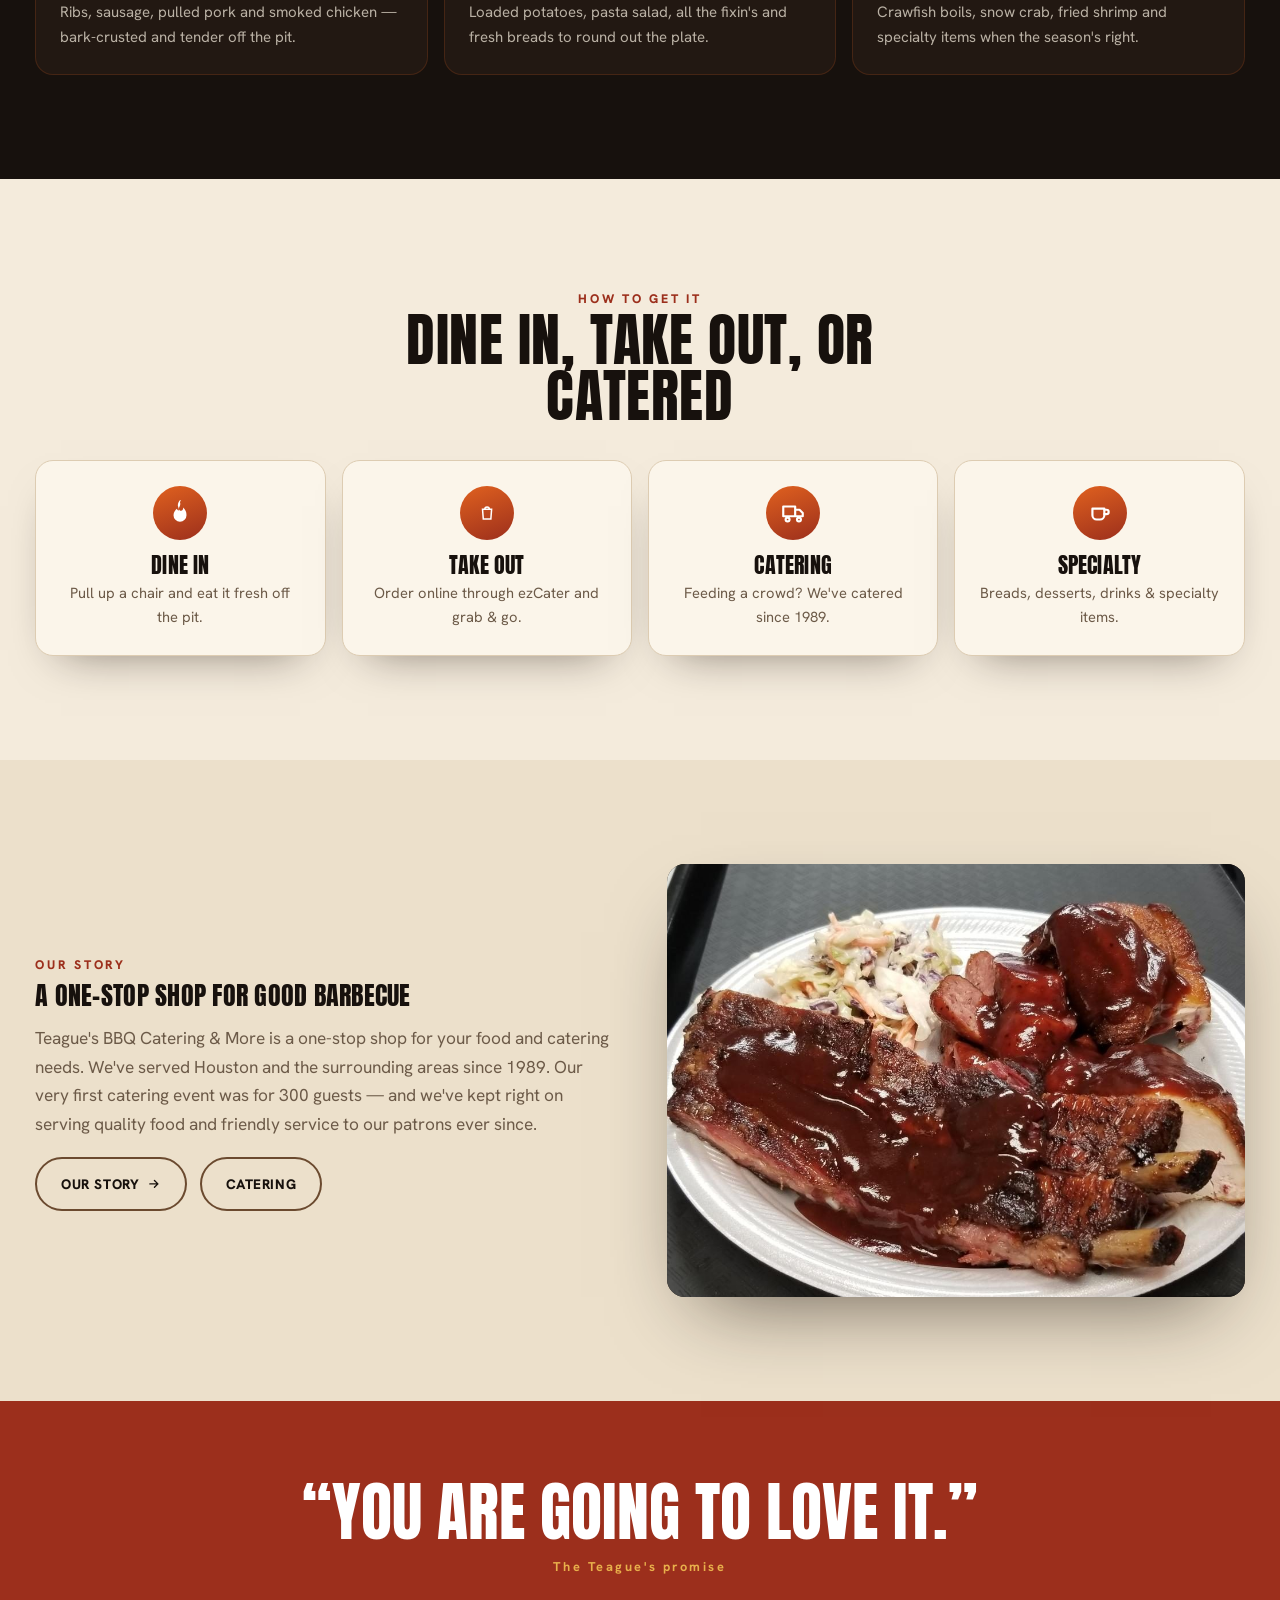
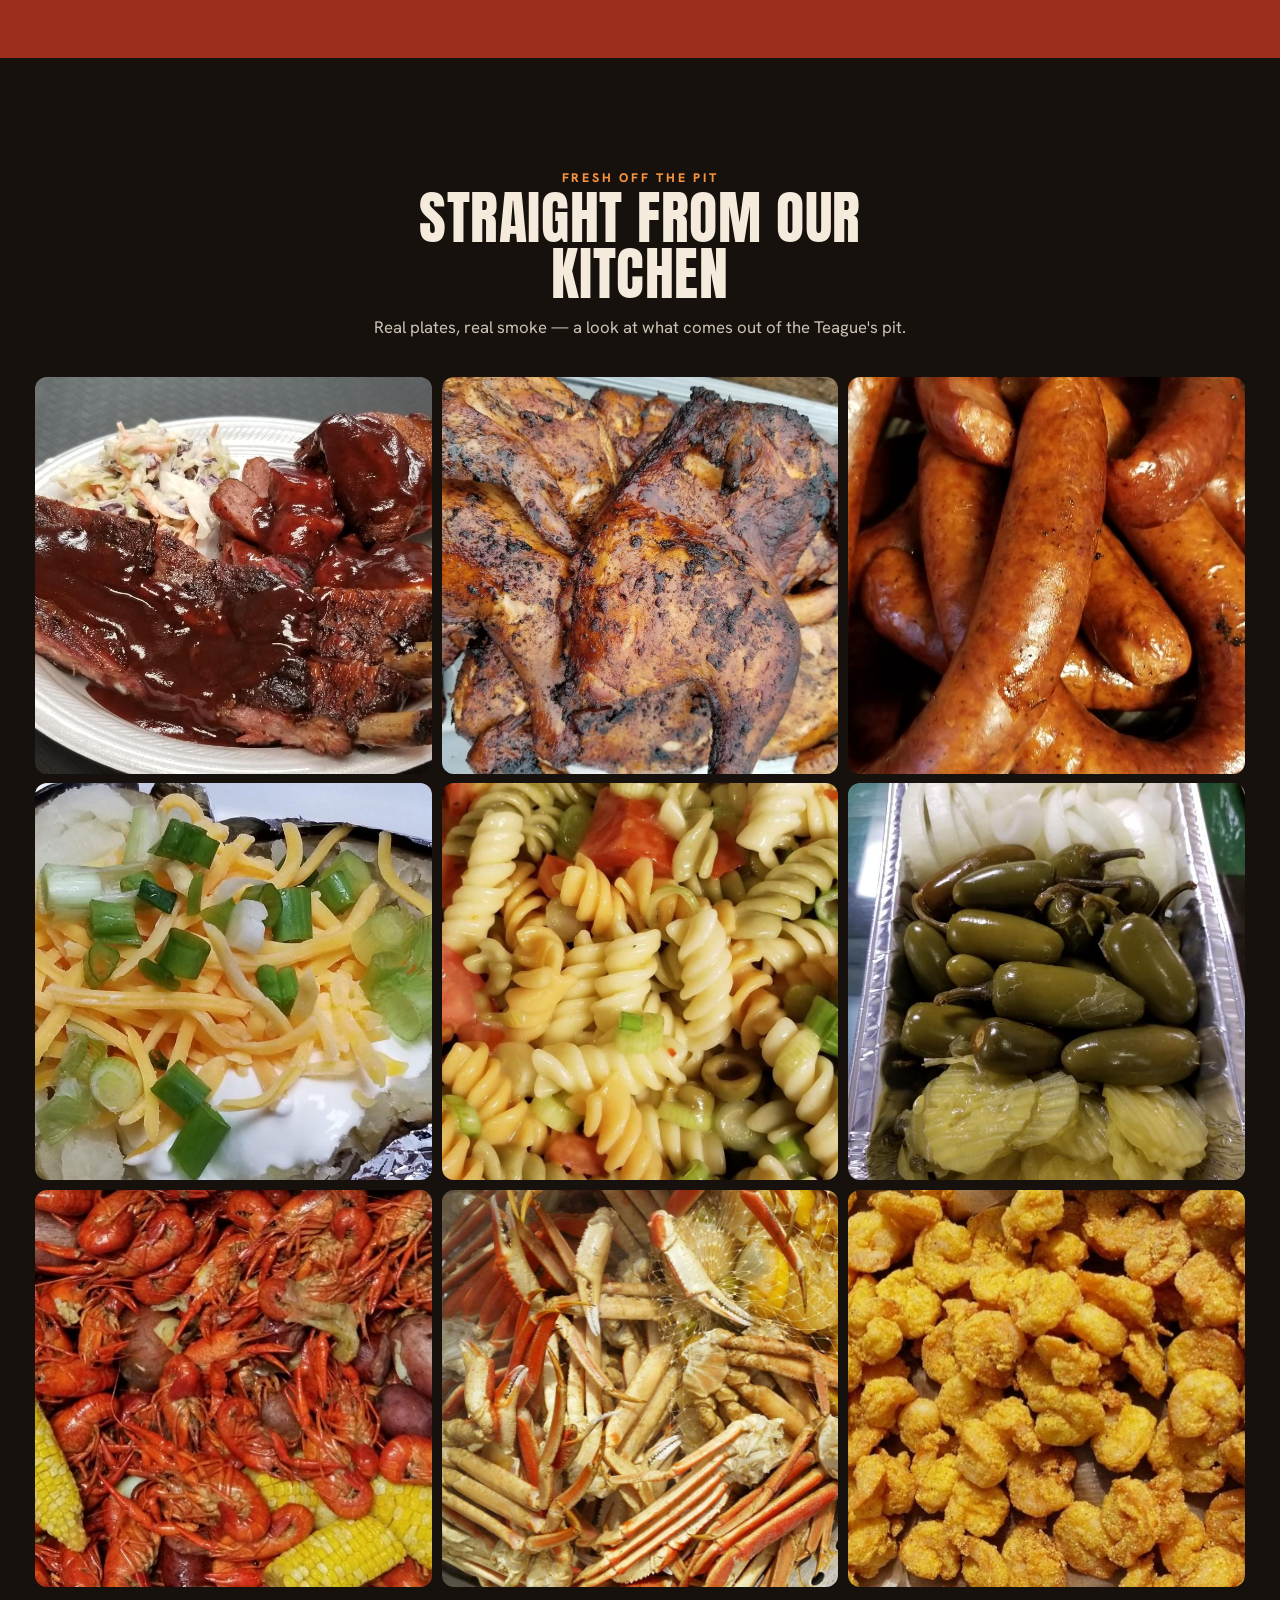
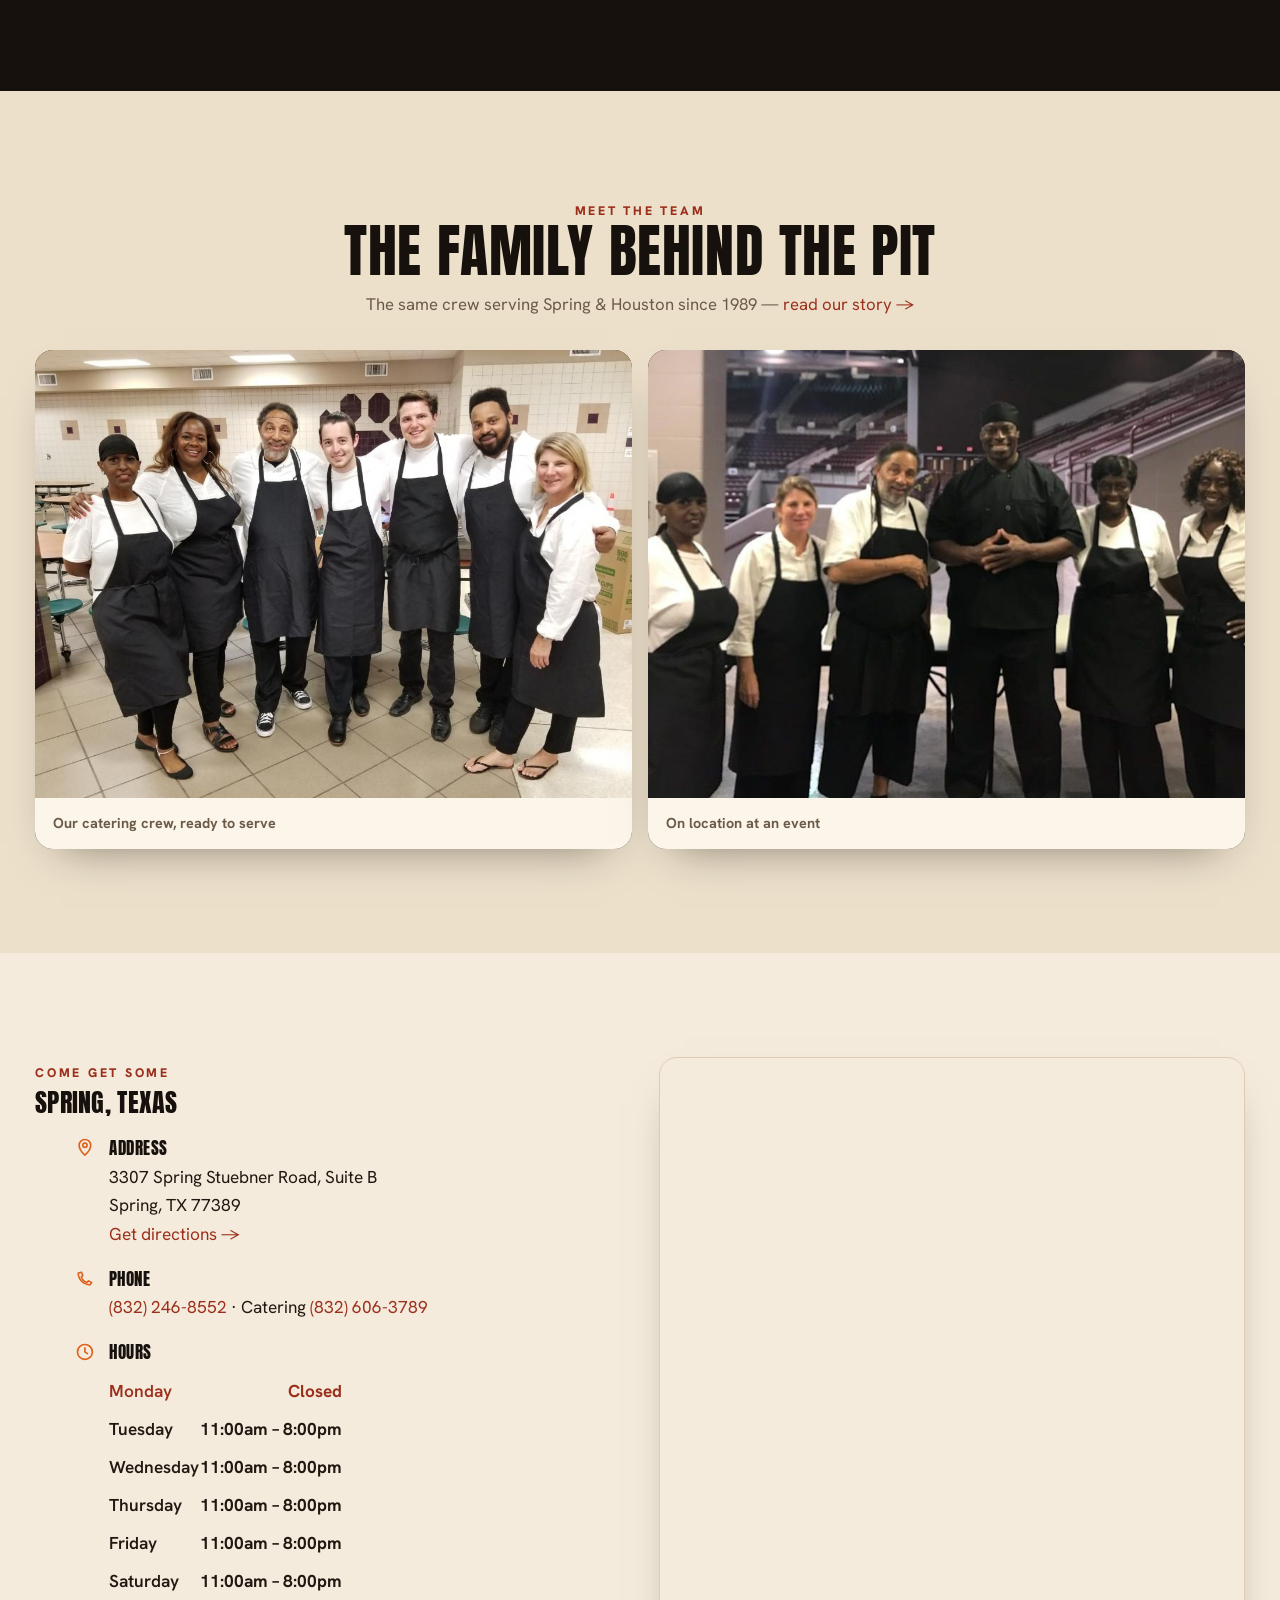
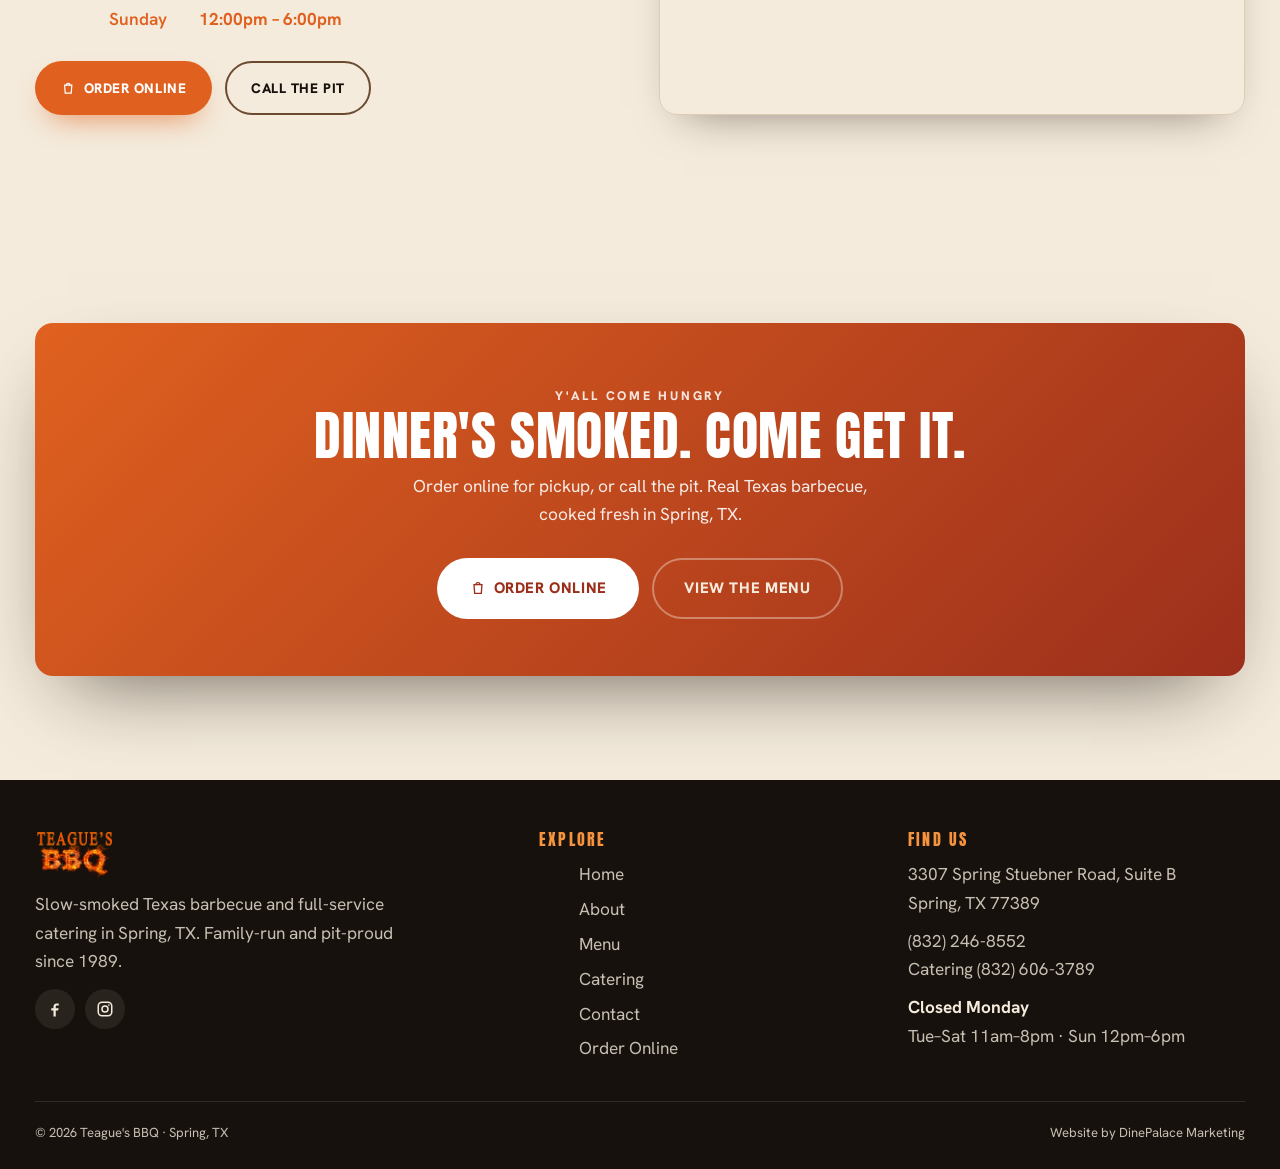
==== commit 7e069a96: "feat: add Meet the team section to homepage" ====
--- a/index.html
+++ b/index.html
@@ -87,6 +87,14 @@
     </div>
   </div></section>
 
+  <section class="section section--paper2"><div class="container">
+    <div class="section-head center reveal"><span class="eyebrow">Meet the team</span><h2>The family behind the pit</h2><p>The same crew serving Spring &amp; Houston since 1989 — <a href="/about/">read our story →</a></p></div>
+    <div class="team-grid reveal">
+      <figure><img src="/assets/images/team.jpg" alt="The Teague's BBQ catering crew" loading="lazy"><figcaption>Our catering crew, ready to serve</figcaption></figure>
+      <figure><img src="/assets/images/team1.jpg" alt="The Teague's BBQ team on location at an event" loading="lazy"><figcaption>On location at an event</figcaption></figure>
+    </div>
+  </div></section>
+
   
   <section class="section" id="find"><div class="container">
     <div class="info-grid">
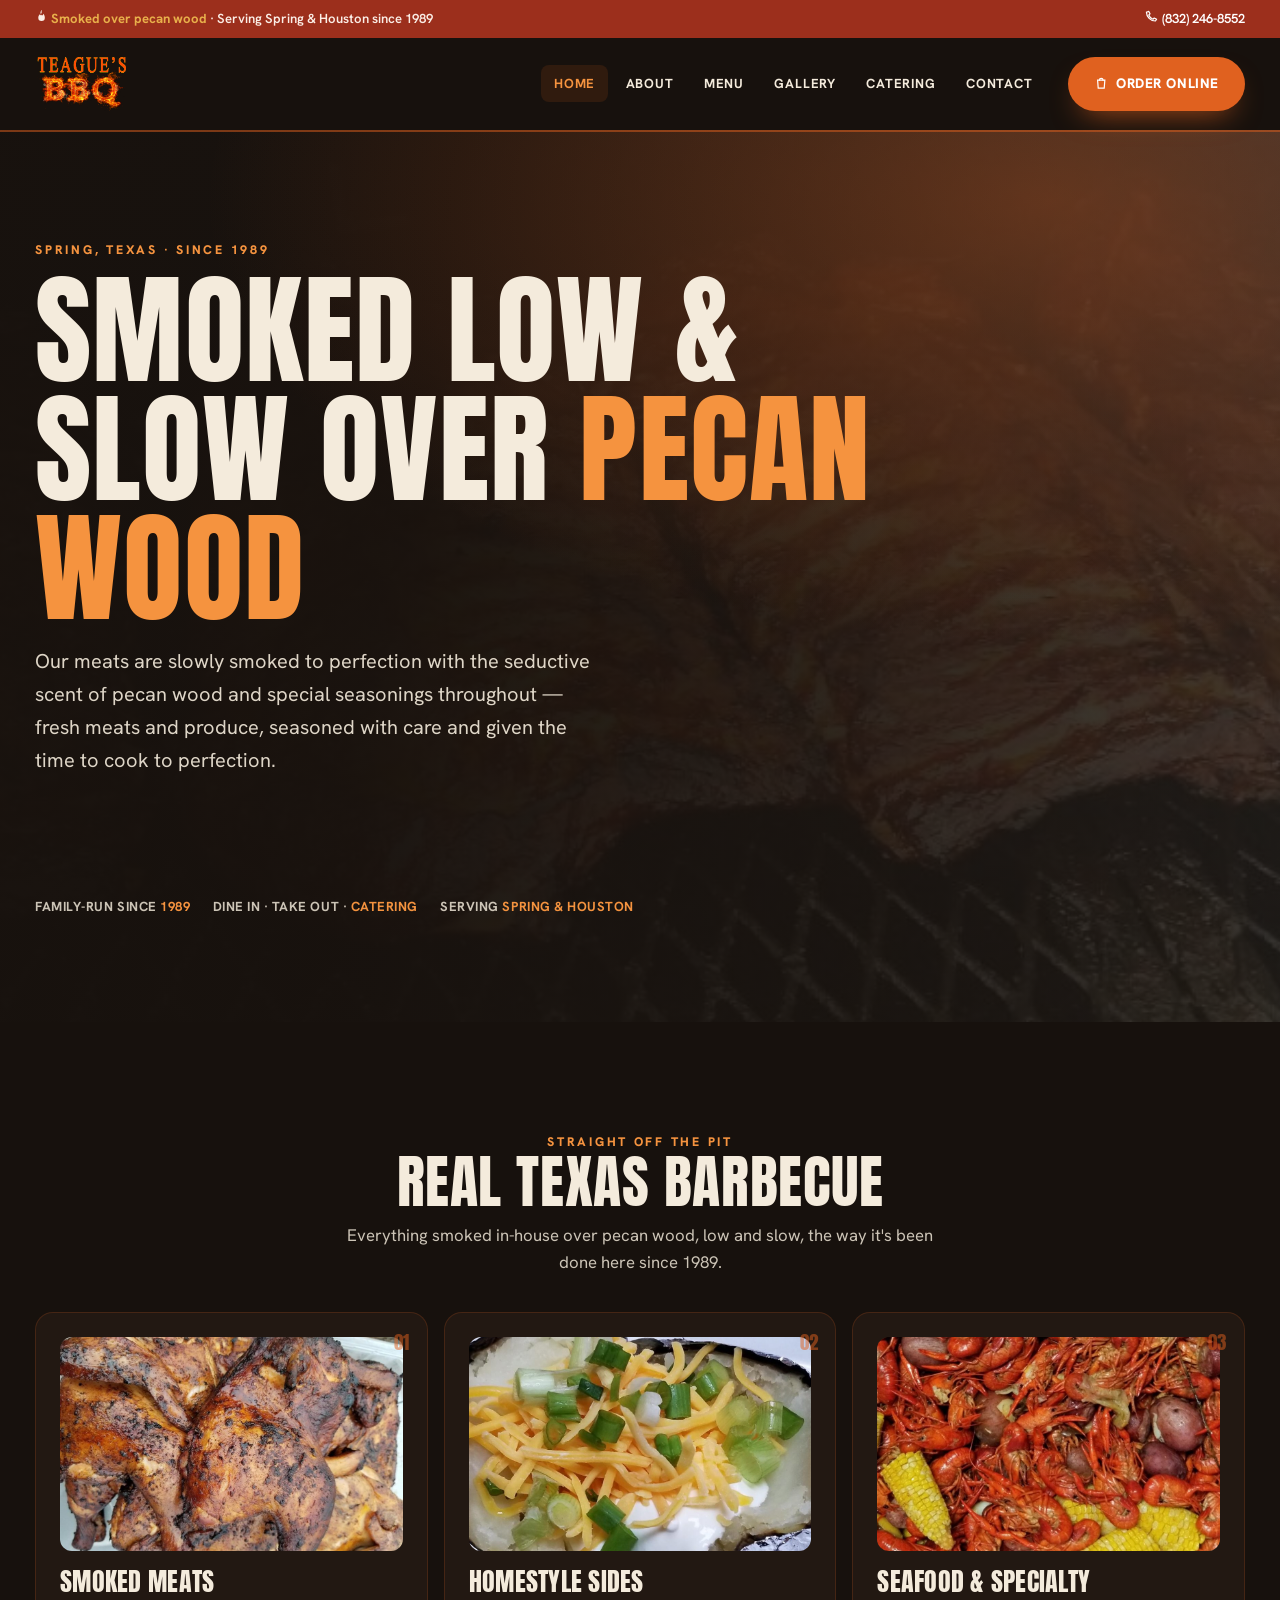
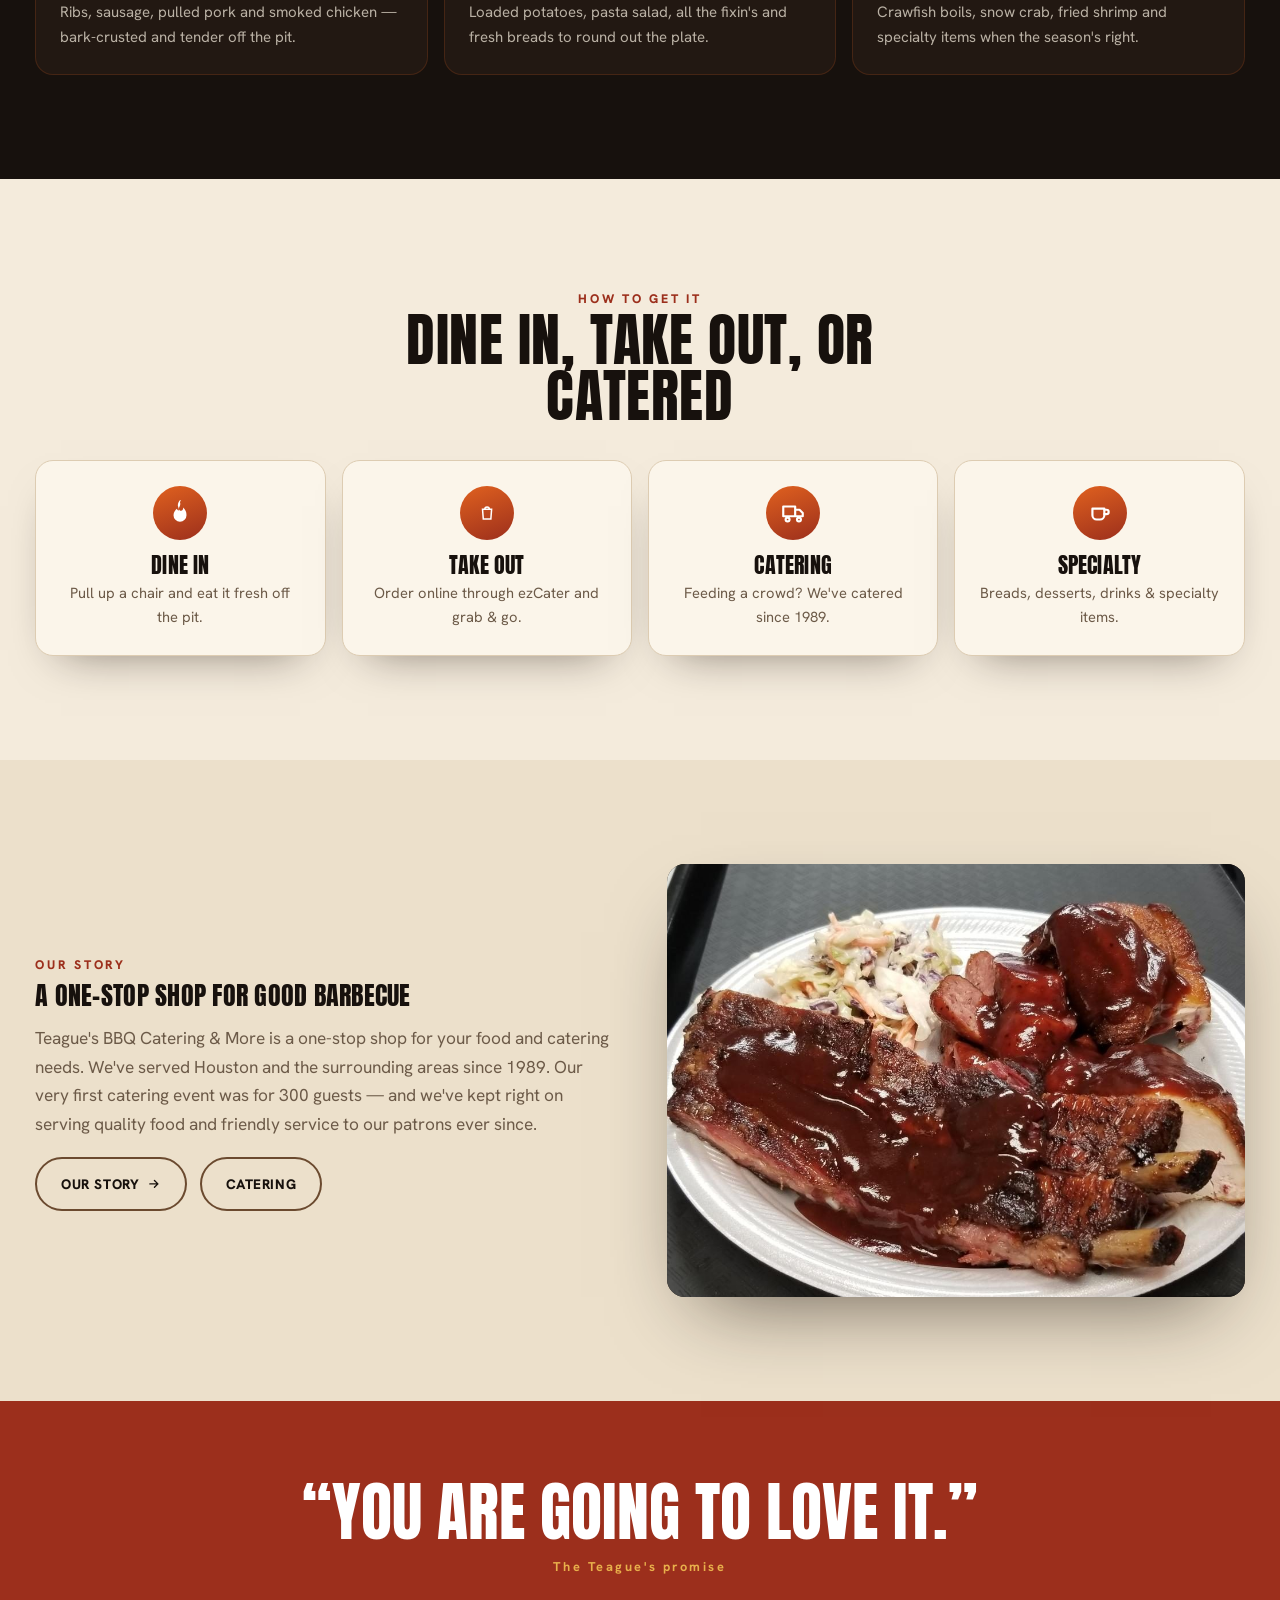
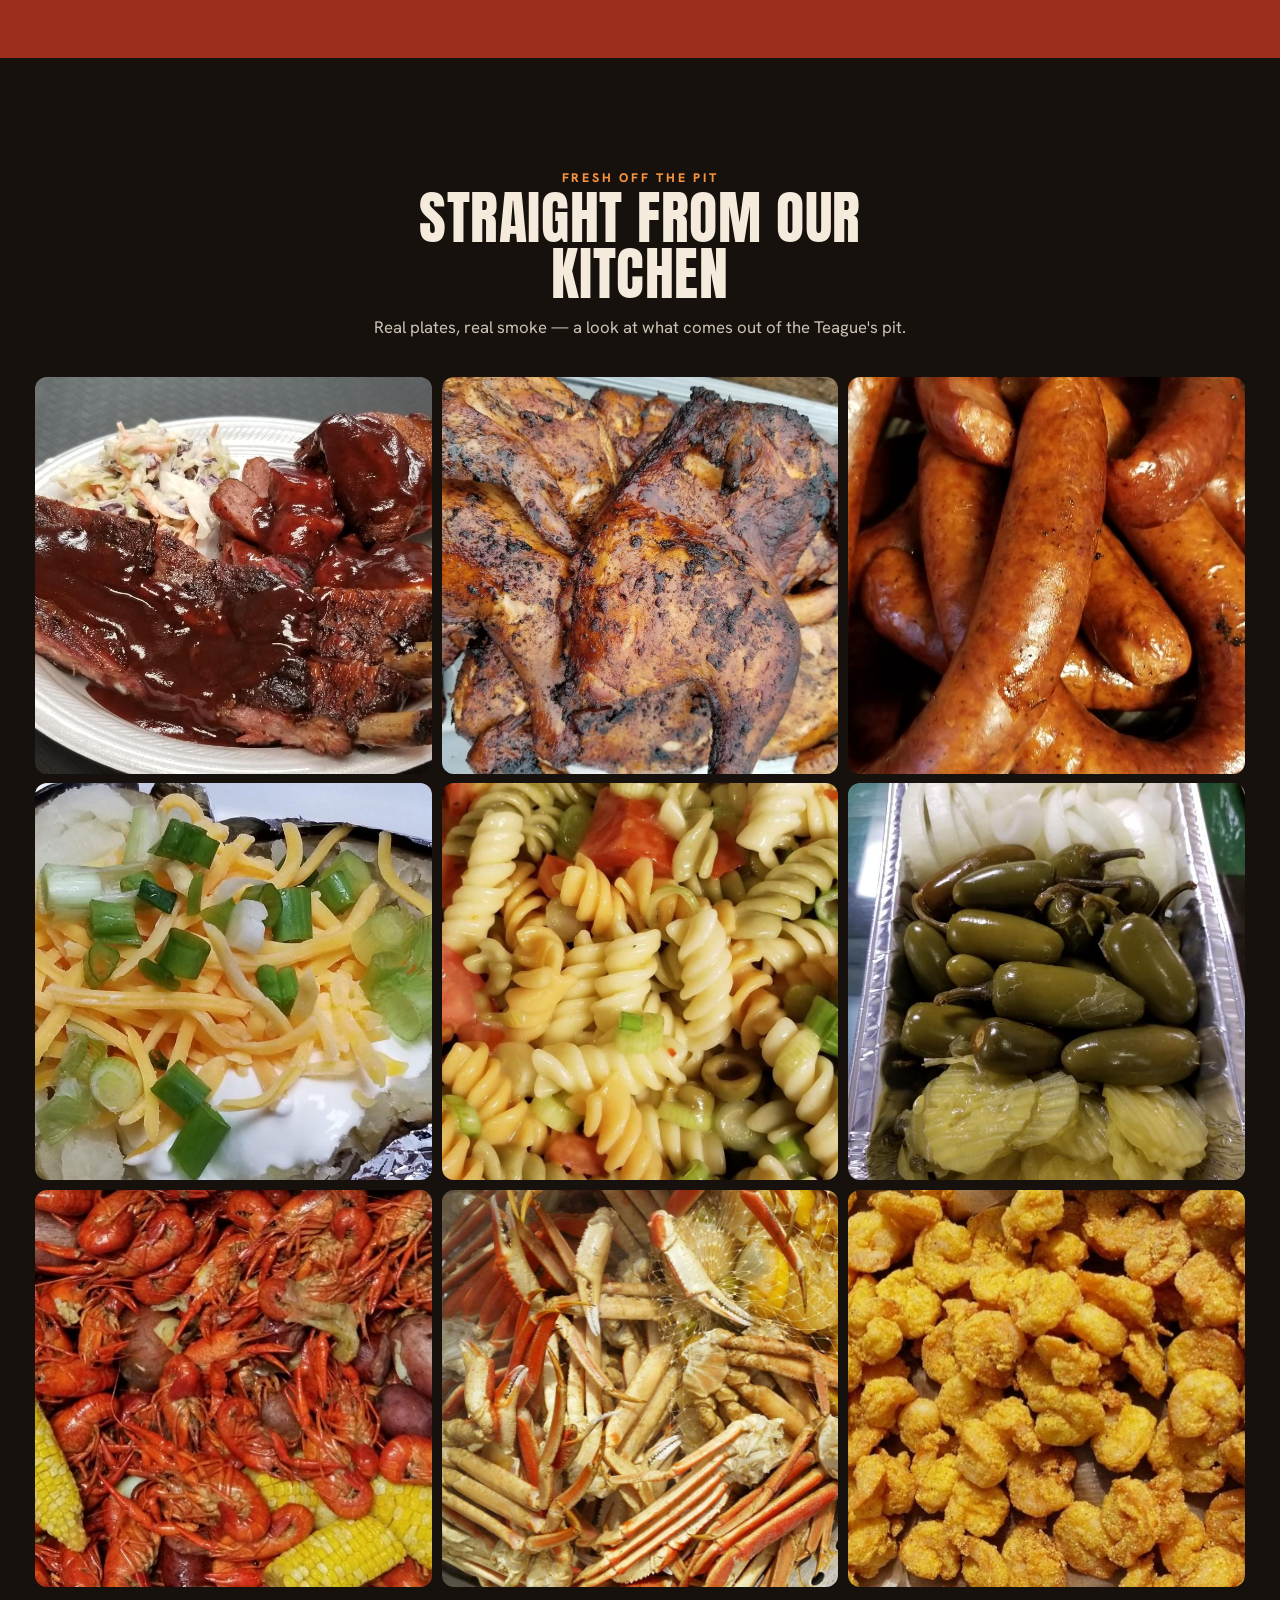
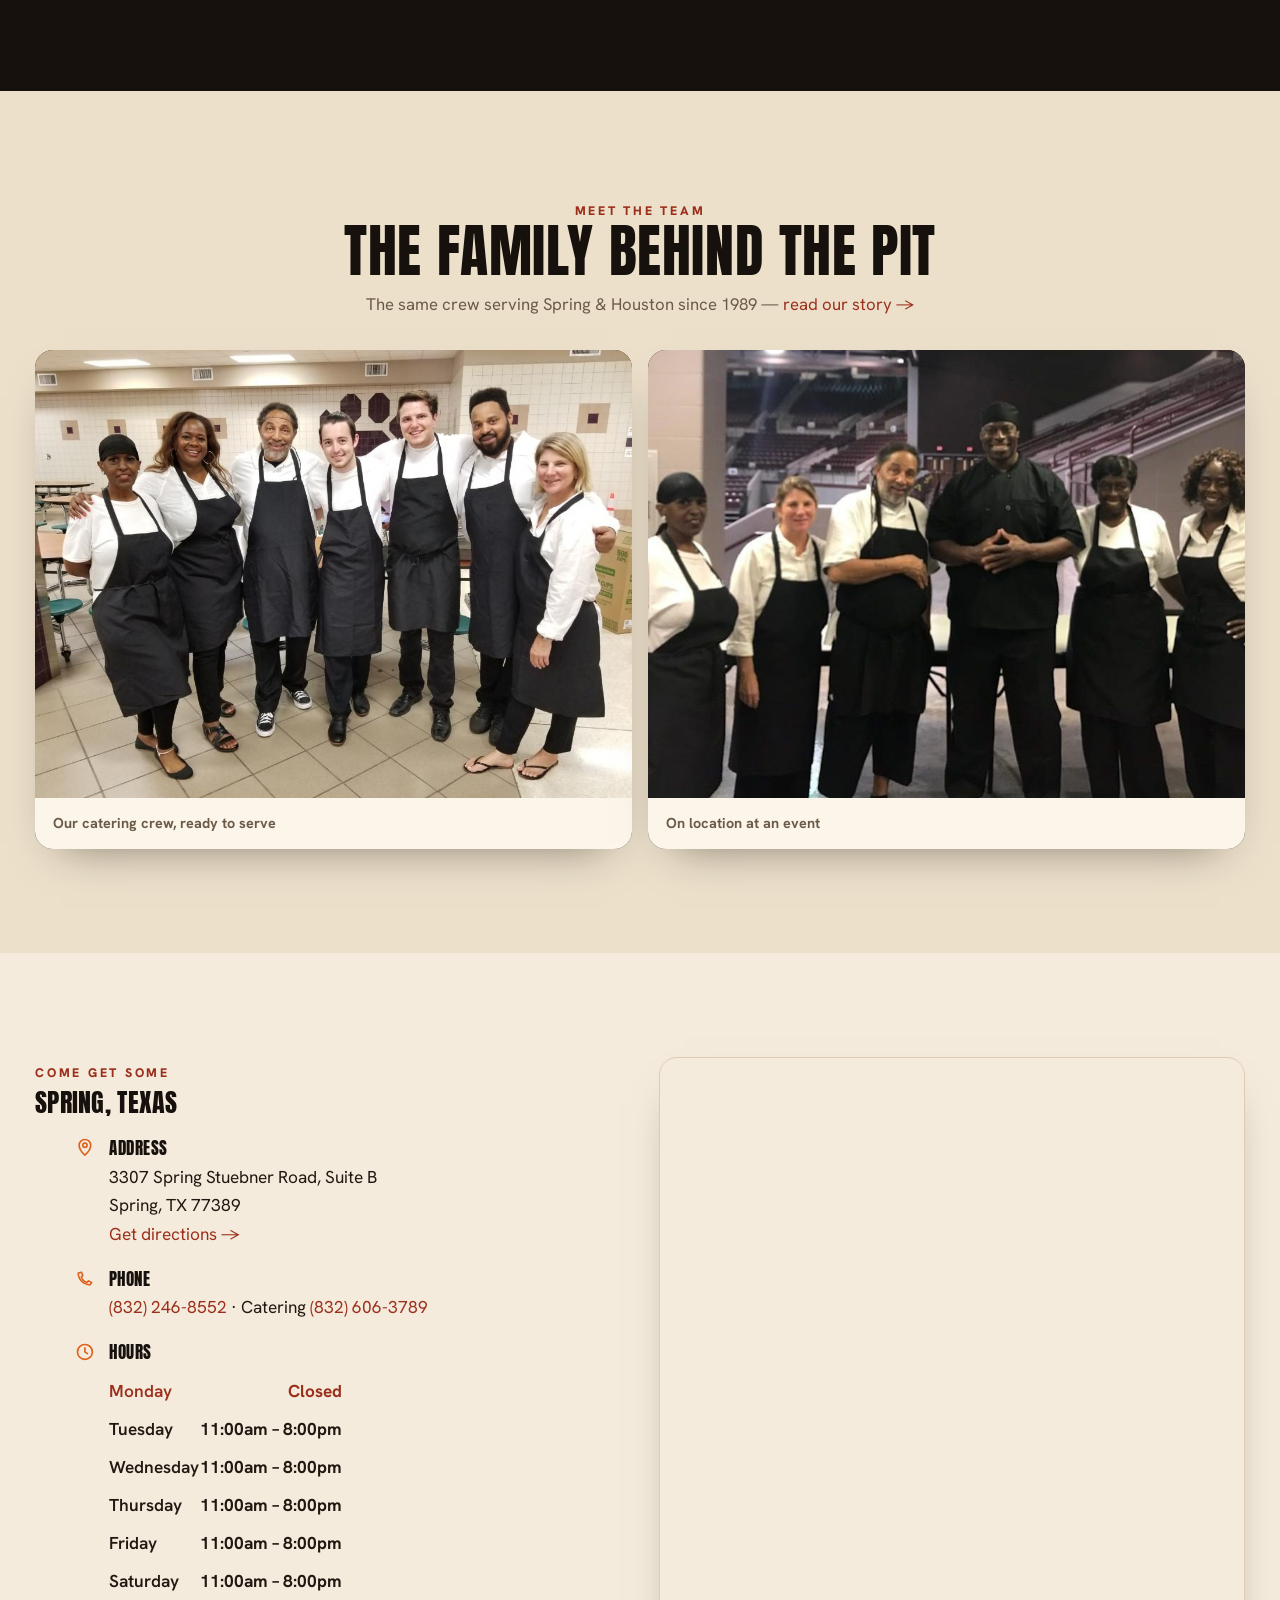
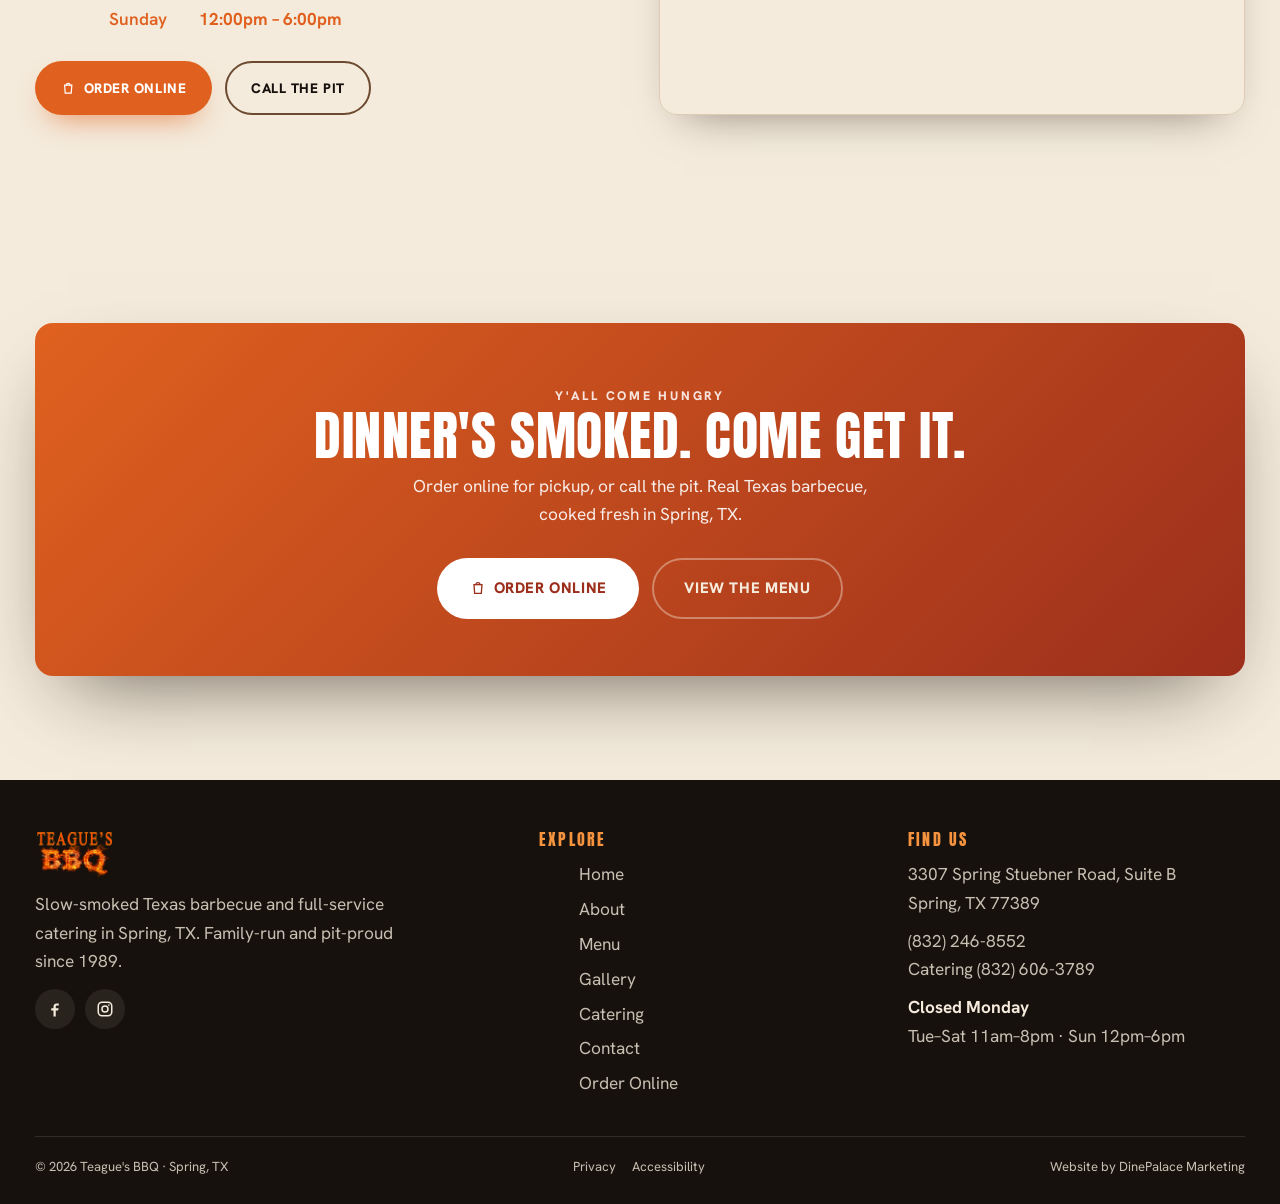
==== commit ab705d77: "feat: add Gallery, Privacy & Accessibility pages; Gallery in nav, legal links in footer" ====
--- a/index.html
+++ b/index.html
@@ -31,7 +31,7 @@
     <a class="brand-link" href="/" aria-label="Teague's BBQ home"><img class="brand-img" src="/assets/images/logo.png" alt="Teague's BBQ" width="639" height="382"></a>
     <button class="nav-toggle" aria-label="Menu" aria-expanded="false"><span></span></button>
     <nav class="nav-links" aria-label="Main">
-      <a href="/" aria-current="page">Home</a><a href="/about/">About</a><a href="/menu/">Menu</a><a href="/catering/">Catering</a><a href="/contact/">Contact</a>
+      <a href="/" aria-current="page">Home</a><a href="/about/">About</a><a href="/menu/">Menu</a><a href="/gallery/">Gallery</a><a href="/catering/">Catering</a><a href="/contact/">Contact</a>
     </nav>
     <div class="header-cta">
       <a class="btn btn-ember" href="https://www.ezcater.com/catering/pvt/teagues-bbq-3?fcv=1" target="_blank" rel="noopener"><svg viewBox="0 0 24 24" width="1.05em" height="1.05em" fill="none" stroke="currentColor" stroke-width="2" stroke-linecap="round" aria-hidden="true"><path d="M6 7h12l-1 13H7L6 7Z"/><path d="M9 7a3 3 0 0 1 6 0"/></svg> Order Online</a>
@@ -133,7 +133,7 @@
       </div>
       <div>
         <h4>EXPLORE</h4>
-        <ul class="foot-links"><li><a href="/">Home</a></li><li><a href="/about/">About</a></li><li><a href="/menu/">Menu</a></li><li><a href="/catering/">Catering</a></li><li><a href="/contact/">Contact</a></li><li><a href="https://www.ezcater.com/catering/pvt/teagues-bbq-3?fcv=1" target="_blank" rel="noopener">Order Online</a></li></ul>
+        <ul class="foot-links"><li><a href="/">Home</a></li><li><a href="/about/">About</a></li><li><a href="/menu/">Menu</a></li><li><a href="/gallery/">Gallery</a></li><li><a href="/catering/">Catering</a></li><li><a href="/contact/">Contact</a></li><li><a href="https://www.ezcater.com/catering/pvt/teagues-bbq-3?fcv=1" target="_blank" rel="noopener">Order Online</a></li></ul>
       </div>
       <div>
         <h4>FIND US</h4>
@@ -144,6 +144,7 @@
     </div>
     <div class="foot-bottom">
       <span>© 2026 Teague's BBQ · Spring, TX</span>
+      <nav aria-label="Legal" style="display:flex;gap:1rem"><a href="/privacy/">Privacy</a><a href="/accessibility/">Accessibility</a></nav>
       <span>Website by DinePalace Marketing</span>
     </div>
   </div></footer>
--- a/assets/css/teagues.css
+++ b/assets/css/teagues.css
@@ -266,3 +266,15 @@
 .team-grid img { width: 100%; aspect-ratio: 4/3; object-fit: cover; display: block; }
 .team-grid figcaption { padding: 0.85rem 1.1rem; font-weight: 700; color: var(--muted); font-size: 0.9rem; background: var(--paper-hi); }
 @media (max-width: 640px) { .team-grid { grid-template-columns: 1fr; } }
+.masonry { columns: 4 250px; column-gap: 0.7rem; margin-top: 2.4rem; }
+.masonry figure { margin: 0 0 0.7rem; break-inside: avoid; border-radius: 12px; overflow: hidden; background: var(--char); position: relative; }
+.masonry img { width: 100%; display: block; transition: transform 0.55s var(--ease); }
+.masonry figure:hover img { transform: scale(1.05); }
+.masonry figcaption { position: absolute; left: 0; right: 0; bottom: 0; padding: 1.4rem 0.9rem 0.6rem; font-size: 0.78rem; font-weight: 600; color: var(--paper); background: linear-gradient(to top, rgba(23,17,13,0.82), transparent); opacity: 0; transition: opacity 0.3s var(--ease); }
+.masonry figure:hover figcaption { opacity: 1; }
+@media (max-width: 560px) { .masonry { columns: 2 140px; } }
+.legal { max-width: 70ch; }
+.legal h2 { font-size: 1.5rem; margin: 1.8rem 0 0.5rem; }
+.legal p, .legal li { color: var(--ink); margin-top: 0.7rem; }
+.legal ul { padding-left: 1.2rem; margin-top: 0.5rem; }
+.legal a { color: var(--brick); font-weight: 600; }
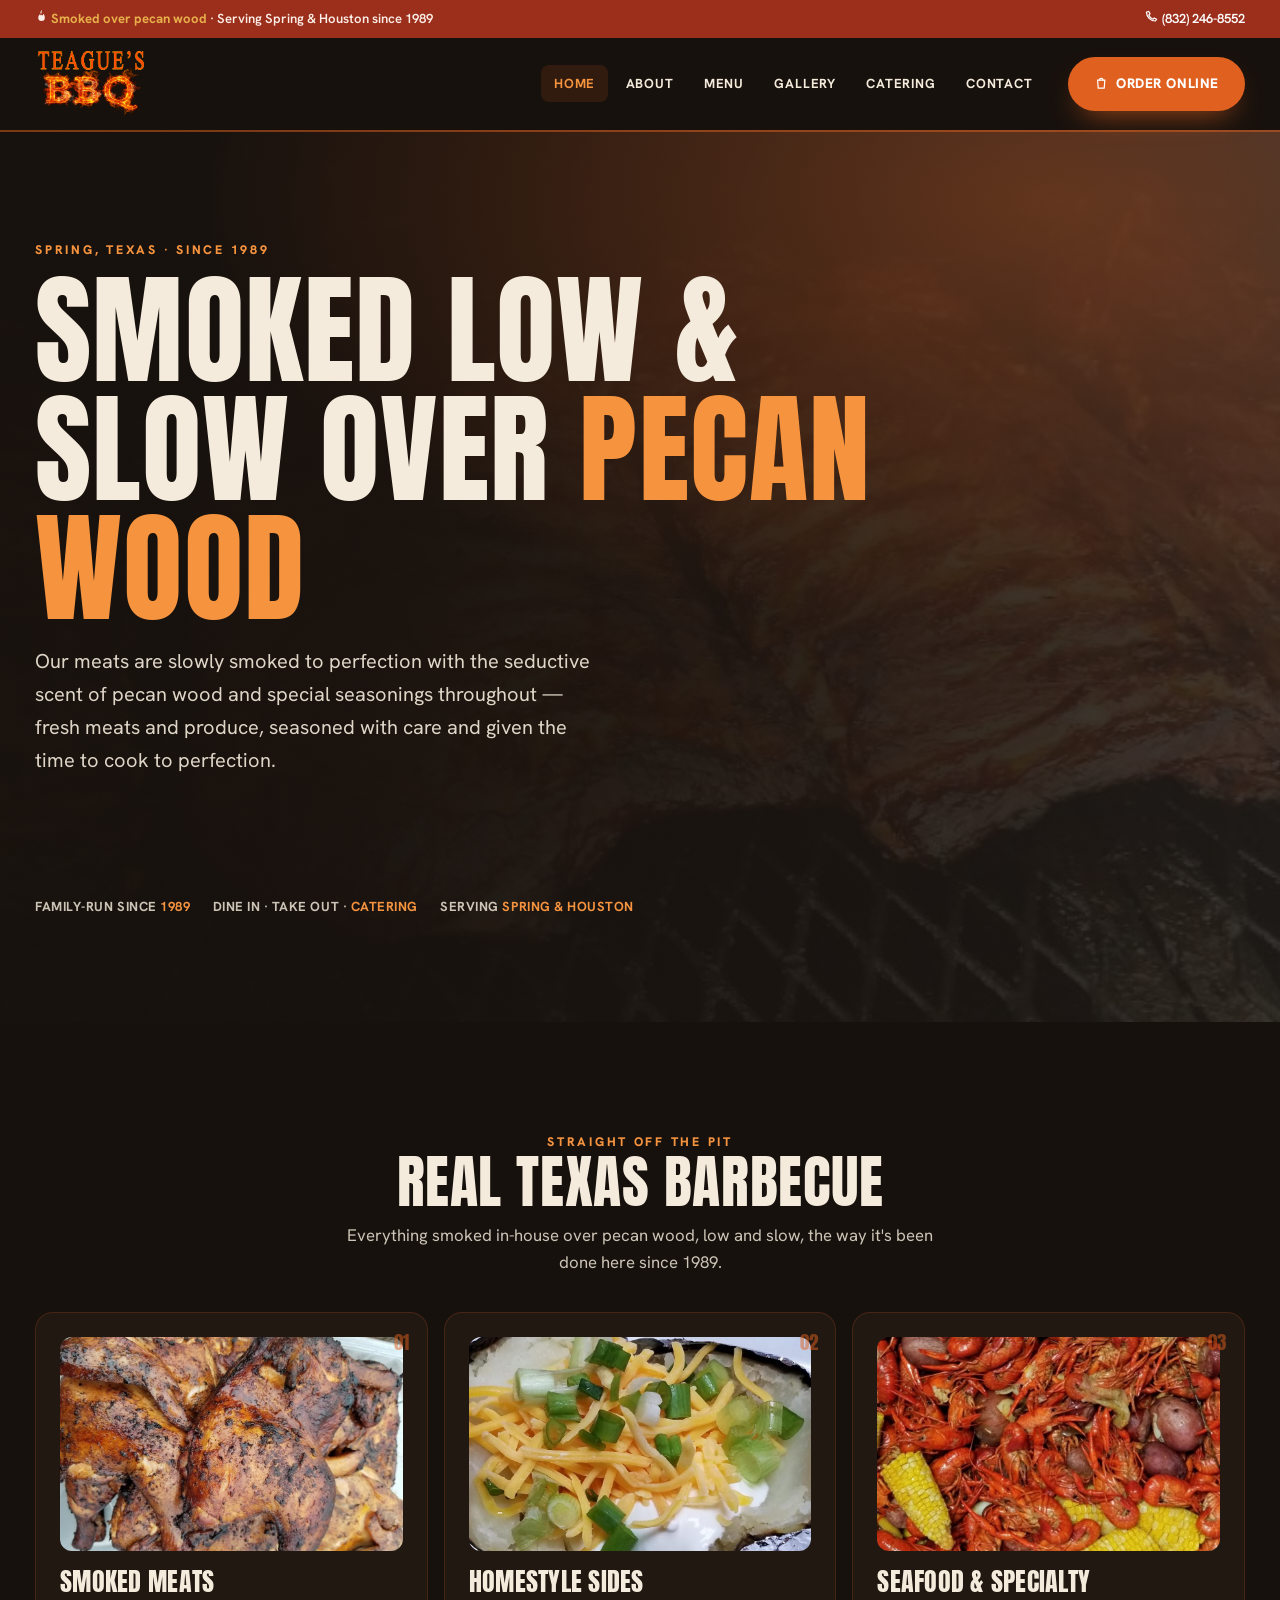
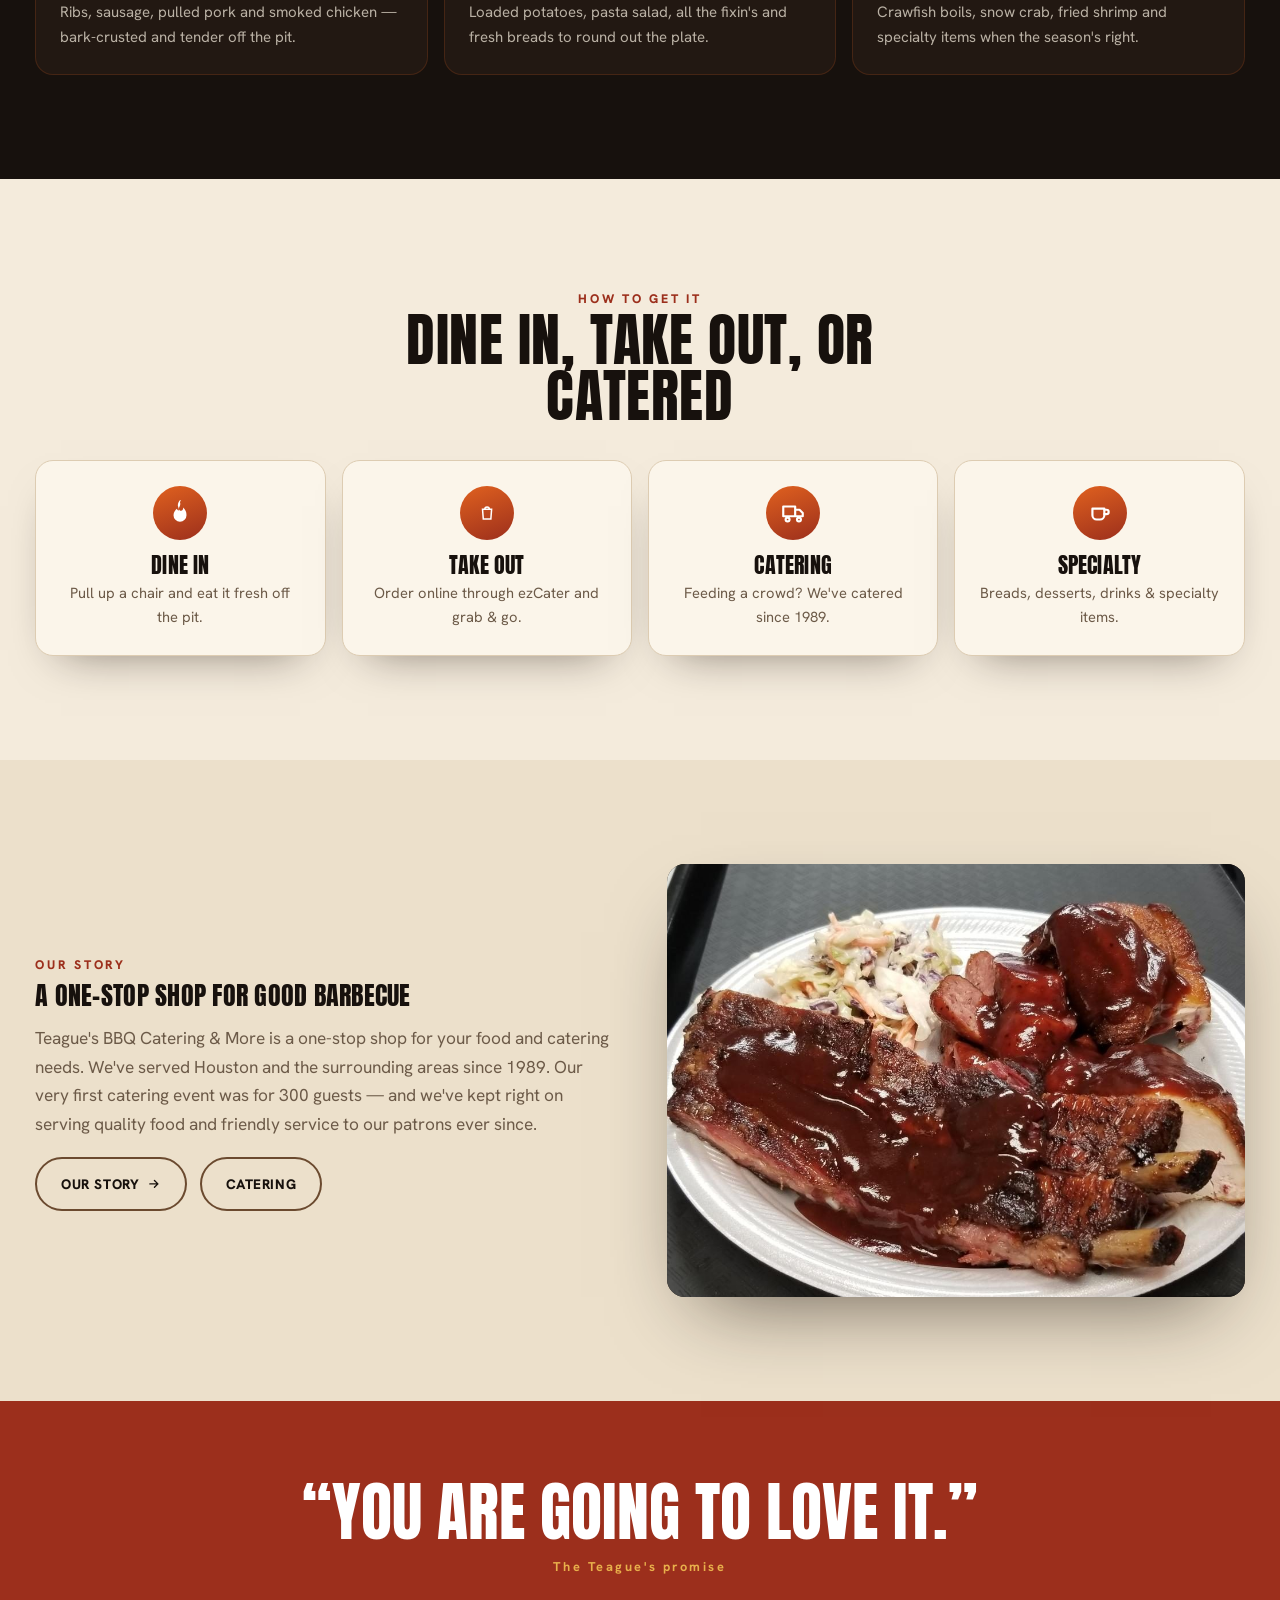
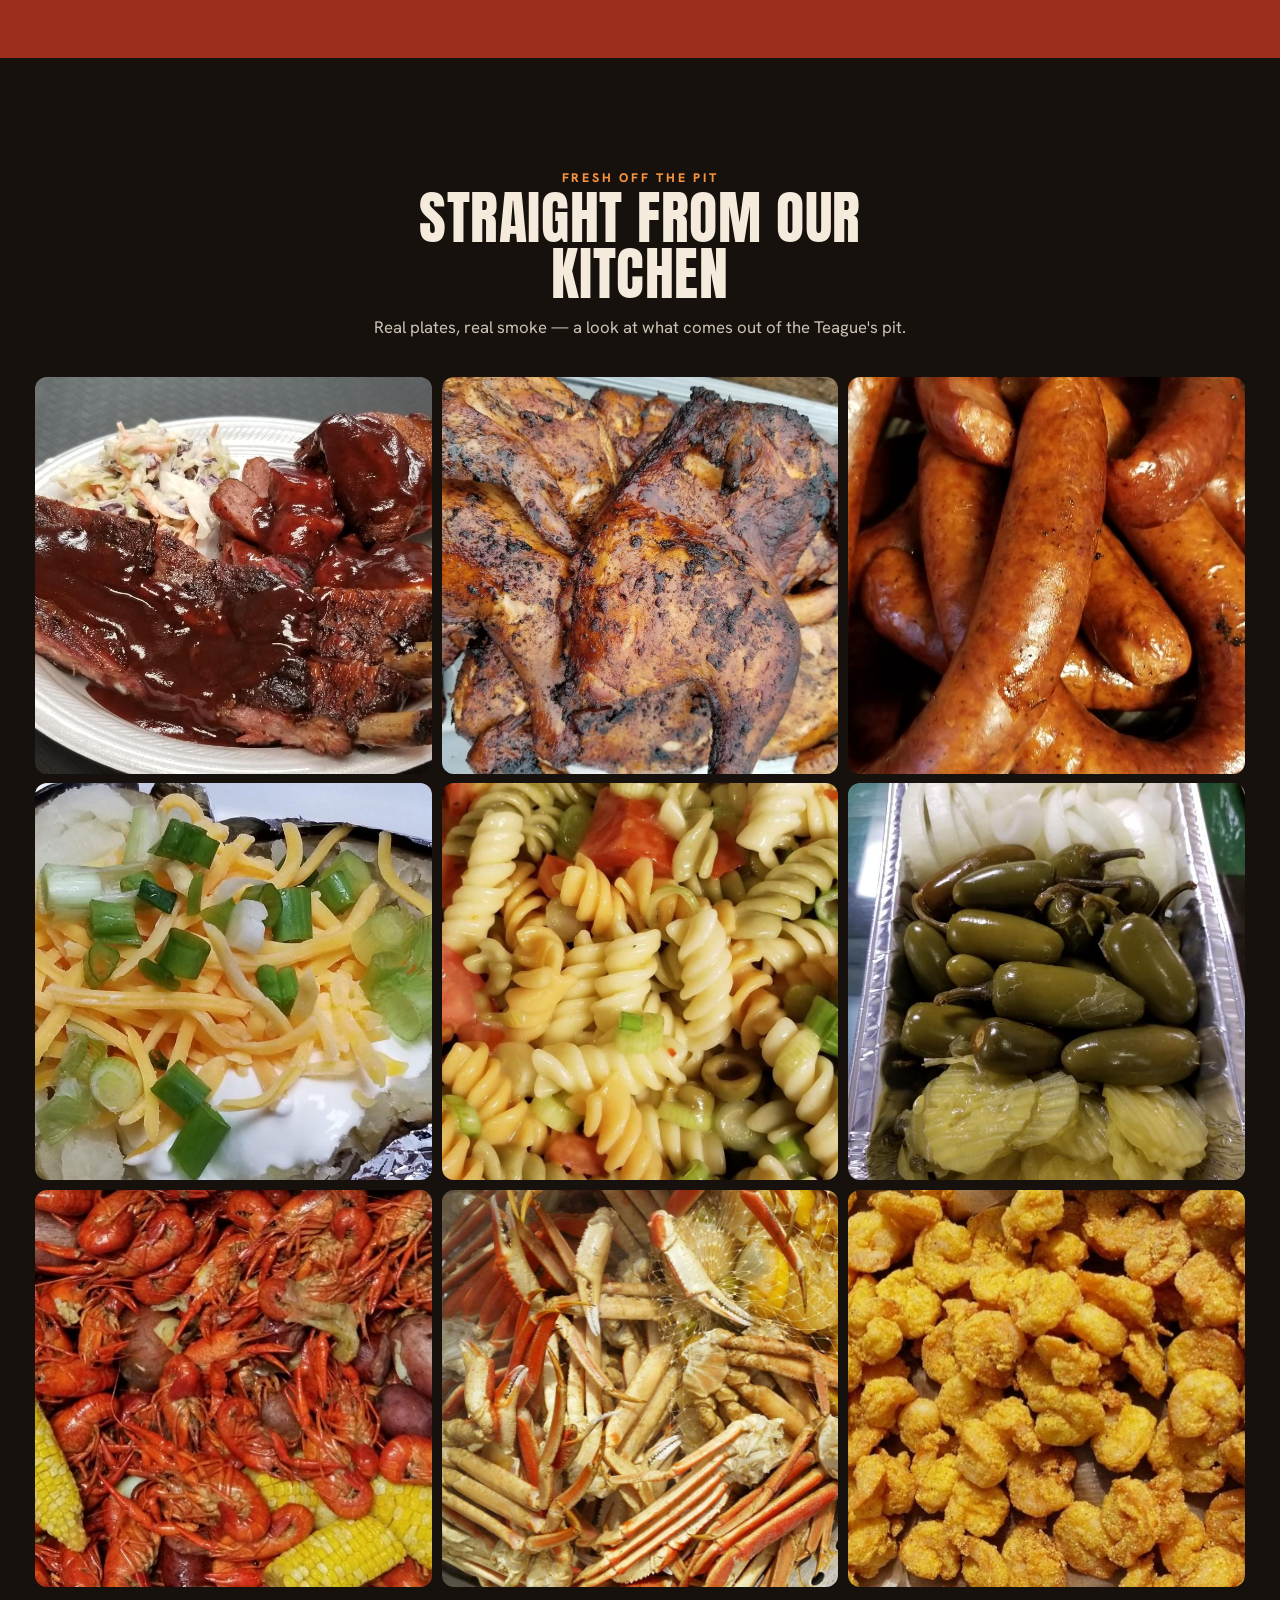
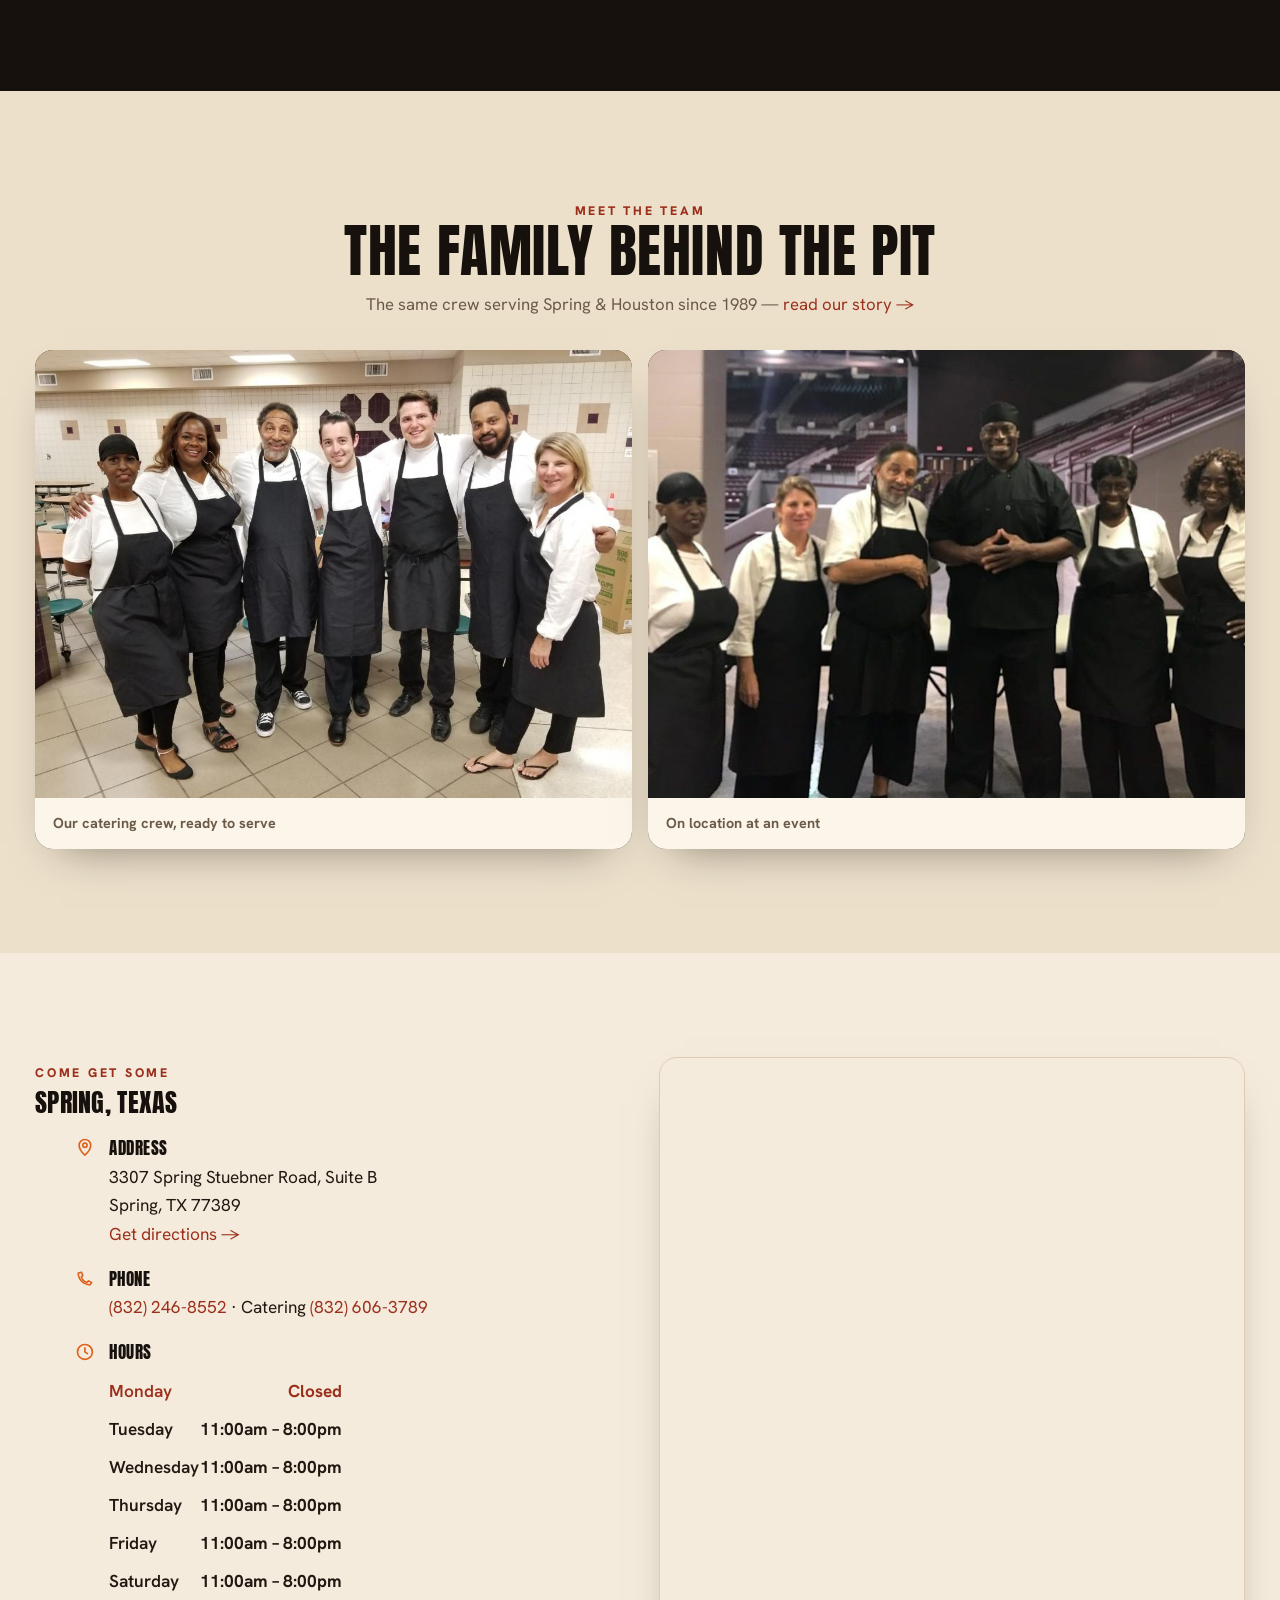
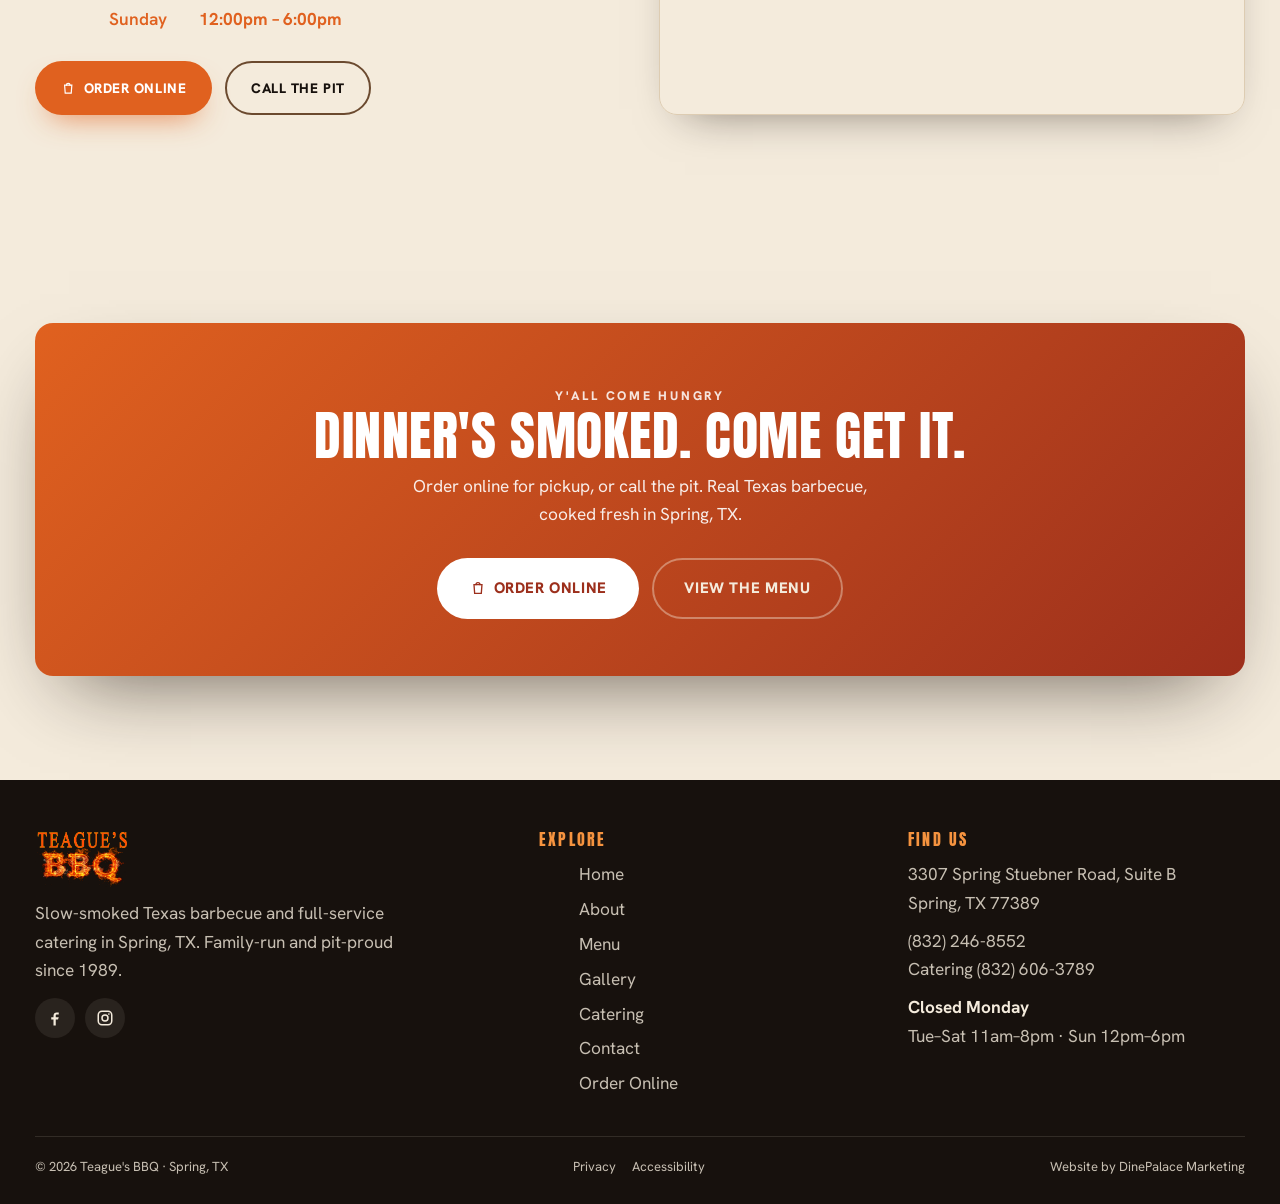
==== commit 820f399e: "Add gallery category filter bar, interactive full-screen lightbox with zoom & slideshow, and correct" ====
--- a/index.html
+++ b/index.html
@@ -1,6 +1,14 @@
 <!DOCTYPE html>
 <html lang="en">
 <head>
+  <script async src="https://www.googletagmanager.com/gtag/js?id=G-8TP12BFKYM"></script>
+<script>
+  window.dataLayer = window.dataLayer || [];
+  function gtag(){dataLayer.push(arguments);}
+  gtag('js', new Date());
+
+  gtag('config', 'G-8TP12BFKYM');
+</script>
 <meta charset="utf-8">
 <meta name="viewport" content="width=device-width, initial-scale=1">
 <title>Teague's BBQ · Texas Barbecue &amp; Catering in Spring, TX</title>
@@ -83,7 +91,7 @@
   <section class="section section--dark"><div class="container">
     <div class="section-head center reveal"><span class="eyebrow">Fresh off the pit</span><h2>Straight from our kitchen</h2><p>Real plates, real smoke — a look at what comes out of the Teague's pit.</p></div>
     <div class="food-gallery reveal">
-      <figure><img src="/assets/images/plate.jpg" alt="Ribs, sausage and slaw plate" loading="lazy"></figure><figure><img src="/assets/images/chicken.jpg" alt="Smoked chicken" loading="lazy"></figure><figure><img src="/assets/images/sausage.jpg" alt="Smoked sausage links" loading="lazy"></figure><figure><img src="/assets/images/potato.jpg" alt="Meat loaded baked potato" loading="lazy"></figure><figure><img src="/assets/images/pasta.jpg" alt="Pasta salad" loading="lazy"></figure><figure><img src="/assets/images/fixins.jpg" alt="Jalapeños & pickled fixin's" loading="lazy"></figure><figure><img src="/assets/images/crawfish.jpg" alt="Crawfish boil" loading="lazy"></figure><figure><img src="/assets/images/crab.jpg" alt="Snow crab legs" loading="lazy"></figure><figure><img src="/assets/images/shrimp.jpg" alt="Fried shrimp" loading="lazy"></figure>
+      <figure><img src="/assets/images/plate.jpg" alt="Ribs, sausage and chicken BBQ combo plate with slaw" loading="lazy"></figure><figure><img src="/assets/images/chicken.jpg" alt="Texas pecan-smoked chicken halves" loading="lazy"></figure><figure><img src="/assets/images/sausage.jpg" alt="Smoked Texas sausage links" loading="lazy"></figure><figure><img src="/assets/images/potato.jpg" alt="Loaded baked potato with melted cheddar cheese and chives" loading="lazy"></figure><figure><img src="/assets/images/pasta.jpg" alt="Fresh tri-color rotini pasta salad" loading="lazy"></figure><figure><img src="/assets/images/fixins.jpg" alt="House pickles, pickled jalapeños and sweet onions" loading="lazy"></figure><figure><img src="/assets/images/crawfish.jpg" alt="Texas crawfish boil with corn, potatoes and sausage" loading="lazy"></figure><figure><img src="/assets/images/crab.jpg" alt="Steamed snow crab clusters with lemon" loading="lazy"></figure><figure><img src="/assets/images/shrimp.jpg" alt="Crispy golden fried gulf shrimp" loading="lazy"></figure>
     </div>
   </div></section>
 
@@ -150,4 +158,4 @@
   </div></footer>
 <script src="/assets/js/teagues.js" defer></script>
 </body>
-</html>+</html>
--- a/assets/css/teagues.css
+++ b/assets/css/teagues.css
@@ -248,8 +248,8 @@
 
 /* ---------- logo + photo slots ---------- */
 .brand-link { display: inline-flex; }
-.brand-img { height: 54px; width: auto; display: block; }
-.foot-logo { height: 46px; width: auto; display: block; margin-bottom: 0.8rem; }
+.brand-img { height: 65px; width: auto; display: block; }
+.foot-logo { height: 55px; width: auto; display: block; margin-bottom: 0.8rem; }
 .pit-media { border-radius: 12px; overflow: hidden; aspect-ratio: 16/10; margin-bottom: 1.1rem; background: var(--char); }
 .pit-media img { width: 100%; height: 100%; object-fit: cover; transition: transform 0.5s var(--ease); }
 .pit-card:hover .pit-media img { transform: scale(1.05); }
@@ -278,3 +278,313 @@
 .legal p, .legal li { color: var(--ink); margin-top: 0.7rem; }
 .legal ul { padding-left: 1.2rem; margin-top: 0.5rem; }
 .legal a { color: var(--brick); font-weight: 600; }
+
+/* ---------- interactive lightbox ---------- */
+.masonry figure, .food-gallery figure, .team-grid figure, [data-lightbox] {
+  cursor: pointer;
+  position: relative;
+}
+.masonry figure::after, .food-gallery figure::after {
+  content: "";
+  position: absolute;
+  top: 10px;
+  right: 10px;
+  width: 32px;
+  height: 32px;
+  border-radius: 50%;
+  background: rgba(23, 17, 13, 0.75) url("data:image/svg+xml,%3Csvg xmlns='http://www.w3.org/2000/svg' width='16' height='16' viewBox='0 0 24 24' fill='none' stroke='%23f4ebdc' stroke-width='2.2' stroke-linecap='round' stroke-linejoin='round'%3E%3Cpath d='M15 3h6v6M9 21H3v-6M21 3l-7 7M3 21l7-7'/%3E%3C/svg%3E") no-repeat center center;
+  backdrop-filter: blur(4px);
+  -webkit-backdrop-filter: blur(4px);
+  opacity: 0;
+  transform: scale(0.85);
+  transition: opacity 0.22s var(--ease), transform 0.22s var(--ease), background-color 0.2s var(--ease);
+  pointer-events: none;
+  z-index: 3;
+}
+.masonry figure:hover::after, .food-gallery figure:hover::after {
+  opacity: 1;
+  transform: scale(1);
+  background-color: var(--ember);
+}
+
+.lightbox-overlay {
+  position: fixed;
+  inset: 0;
+  z-index: 9999;
+  background: rgba(14, 10, 8, 0.94);
+  backdrop-filter: blur(16px);
+  -webkit-backdrop-filter: blur(16px);
+  display: flex;
+  flex-direction: column;
+  opacity: 0;
+  visibility: hidden;
+  transition: opacity 0.28s var(--ease), visibility 0.28s;
+  user-select: none;
+}
+.lightbox-overlay.active {
+  opacity: 1;
+  visibility: visible;
+}
+
+.lightbox-topbar {
+  display: flex;
+  align-items: center;
+  justify-content: space-between;
+  padding: 0.9rem 1.4rem;
+  z-index: 10;
+  position: relative;
+}
+.lightbox-counter {
+  font-family: var(--font-body);
+  font-weight: 700;
+  font-size: 0.85rem;
+  letter-spacing: 0.08em;
+  color: var(--paper);
+  background: rgba(244, 235, 220, 0.09);
+  padding: 0.35rem 0.9rem;
+  border-radius: var(--radius-pill);
+  border: 1px solid rgba(244, 235, 220, 0.14);
+}
+.lightbox-actions {
+  display: flex;
+  align-items: center;
+  gap: 0.5rem;
+}
+.lightbox-btn {
+  background: rgba(244, 235, 220, 0.08);
+  border: 1px solid rgba(244, 235, 220, 0.14);
+  color: var(--paper);
+  width: 42px;
+  height: 42px;
+  border-radius: 50%;
+  display: grid;
+  place-content: center;
+  cursor: pointer;
+  transition: all var(--dur) var(--ease);
+}
+.lightbox-btn svg {
+  width: 18px;
+  height: 18px;
+}
+.lightbox-btn:hover {
+  background: var(--ember);
+  border-color: var(--ember);
+  color: #fff;
+  transform: scale(1.06);
+}
+.lightbox-btn:active {
+  transform: scale(0.96);
+}
+.lightbox-btn.active {
+  background: var(--ember);
+  border-color: var(--ember);
+  color: #fff;
+}
+
+.lightbox-stage {
+  flex: 1;
+  display: flex;
+  align-items: center;
+  justify-content: center;
+  position: relative;
+  padding: 0.5rem 1rem;
+  overflow: hidden;
+  min-height: 0;
+}
+.lightbox-img-wrap {
+  position: relative;
+  display: flex;
+  align-items: center;
+  justify-content: center;
+  max-width: 90vw;
+  max-height: calc(82vh - 80px);
+  transition: transform 0.28s var(--ease);
+}
+.lightbox-img-wrap.zoomed {
+  transform: scale(1.45);
+}
+.lightbox-img {
+  max-width: 100%;
+  max-height: calc(82vh - 80px);
+  width: auto;
+  height: auto;
+  object-fit: contain;
+  border-radius: 12px;
+  box-shadow: 0 30px 80px -20px rgba(0,0,0,0.85);
+  cursor: zoom-in;
+  transition: opacity 0.22s var(--ease), transform 0.24s var(--ease);
+}
+.lightbox-img-wrap.zoomed .lightbox-img {
+  cursor: zoom-out;
+}
+.lightbox-img.slide-next {
+  animation: lbSlideNext 0.25s var(--ease);
+}
+.lightbox-img.slide-prev {
+  animation: lbSlidePrev 0.25s var(--ease);
+}
+
+@keyframes lbSlideNext {
+  0% { opacity: 0.2; transform: translateX(36px) scale(0.97); }
+  100% { opacity: 1; transform: translateX(0) scale(1); }
+}
+@keyframes lbSlidePrev {
+  0% { opacity: 0.2; transform: translateX(-36px) scale(0.97); }
+  100% { opacity: 1; transform: translateX(0) scale(1); }
+}
+
+.lightbox-nav {
+  position: absolute;
+  top: 50%;
+  transform: translateY(-50%);
+  z-index: 10;
+  width: 52px;
+  height: 52px;
+  border-radius: 50%;
+  background: rgba(23, 17, 13, 0.72);
+  border: 1px solid rgba(244, 235, 220, 0.18);
+  color: var(--paper);
+  display: grid;
+  place-content: center;
+  cursor: pointer;
+  transition: all var(--dur) var(--ease);
+  backdrop-filter: blur(8px);
+  -webkit-backdrop-filter: blur(8px);
+}
+.lightbox-nav svg {
+  width: 22px;
+  height: 22px;
+}
+.lightbox-nav:hover {
+  background: var(--ember);
+  border-color: var(--ember);
+  color: #fff;
+  transform: translateY(-50%) scale(1.08);
+}
+.lightbox-nav:active {
+  transform: translateY(-50%) scale(0.95);
+}
+.lightbox-nav.prev { left: 1.2rem; }
+.lightbox-nav.next { right: 1.2rem; }
+
+@media (max-width: 680px) {
+  .lightbox-nav { width: 42px; height: 42px; }
+  .lightbox-nav.prev { left: 0.6rem; }
+  .lightbox-nav.next { right: 0.6rem; }
+}
+
+.lightbox-footer {
+  padding: 0.8rem 1.4rem 1.2rem;
+  text-align: center;
+  z-index: 10;
+  position: relative;
+}
+.lightbox-caption {
+  font-family: var(--font-body);
+  font-weight: 700;
+  font-size: 1.1rem;
+  color: var(--paper);
+  display: flex;
+  align-items: center;
+  justify-content: center;
+  gap: 0.5rem;
+}
+.lightbox-caption svg {
+  color: var(--ember-bright);
+  flex-shrink: 0;
+  width: 18px;
+  height: 18px;
+}
+.lightbox-hint {
+  font-size: 0.74rem;
+  font-weight: 600;
+  color: rgba(244, 235, 220, 0.52);
+  margin-top: 0.35rem;
+  letter-spacing: 0.05em;
+  text-transform: uppercase;
+}
+
+.lightbox-progress {
+  position: absolute;
+  bottom: 0;
+  left: 0;
+  height: 3px;
+  background: linear-gradient(90deg, var(--ember), var(--gold));
+  width: 0%;
+  transition: width 0.1s linear;
+}
+
+/* ---------- gallery category filter bar ---------- */
+.gallery-filter-wrap {
+  display: flex;
+  justify-content: center;
+  align-items: center;
+  gap: 0.55rem;
+  flex-wrap: wrap;
+  margin-bottom: 2.2rem;
+  padding: 0.4rem;
+}
+.gallery-filter-btn {
+  background: var(--paper-hi);
+  border: 1px solid var(--line);
+  color: var(--bark);
+  font-family: var(--font-body);
+  font-weight: 700;
+  font-size: 0.84rem;
+  letter-spacing: 0.04em;
+  text-transform: uppercase;
+  padding: 0.55rem 1.15rem;
+  border-radius: var(--radius-pill);
+  cursor: pointer;
+  display: inline-flex;
+  align-items: center;
+  gap: 0.45rem;
+  transition: all var(--dur) var(--ease);
+  box-shadow: 0 2px 8px -2px rgba(20, 10, 4, 0.06);
+}
+.gallery-filter-btn svg {
+  flex-shrink: 0;
+  width: 14px;
+  height: 14px;
+  color: var(--ember);
+  transition: color var(--dur) var(--ease);
+}
+.gallery-filter-btn:hover {
+  background: var(--paper-2);
+  border-color: var(--ember);
+  color: var(--smoke);
+  transform: translateY(-2px);
+}
+.gallery-filter-btn.active {
+  background: var(--ember);
+  color: #fff;
+  border-color: var(--ember);
+  box-shadow: 0 6px 20px -4px rgba(224, 97, 31, 0.55);
+  transform: translateY(-2px);
+}
+.gallery-filter-btn.active svg {
+  color: #fff;
+}
+.gallery-filter-btn .count {
+  font-size: 0.72rem;
+  font-weight: 800;
+  background: rgba(33, 24, 18, 0.08);
+  color: inherit;
+  padding: 0.12rem 0.5rem;
+  border-radius: var(--radius-pill);
+}
+.gallery-filter-btn.active .count {
+  background: rgba(255, 255, 255, 0.24);
+  color: #fff;
+}
+.masonry figure.filter-hidden {
+  display: none !important;
+}
+.masonry figure.filter-show {
+  animation: filterFadeIn 0.32s var(--ease);
+}
+@keyframes filterFadeIn {
+  0% { opacity: 0; transform: scale(0.96); }
+  100% { opacity: 1; transform: scale(1); }
+}
+
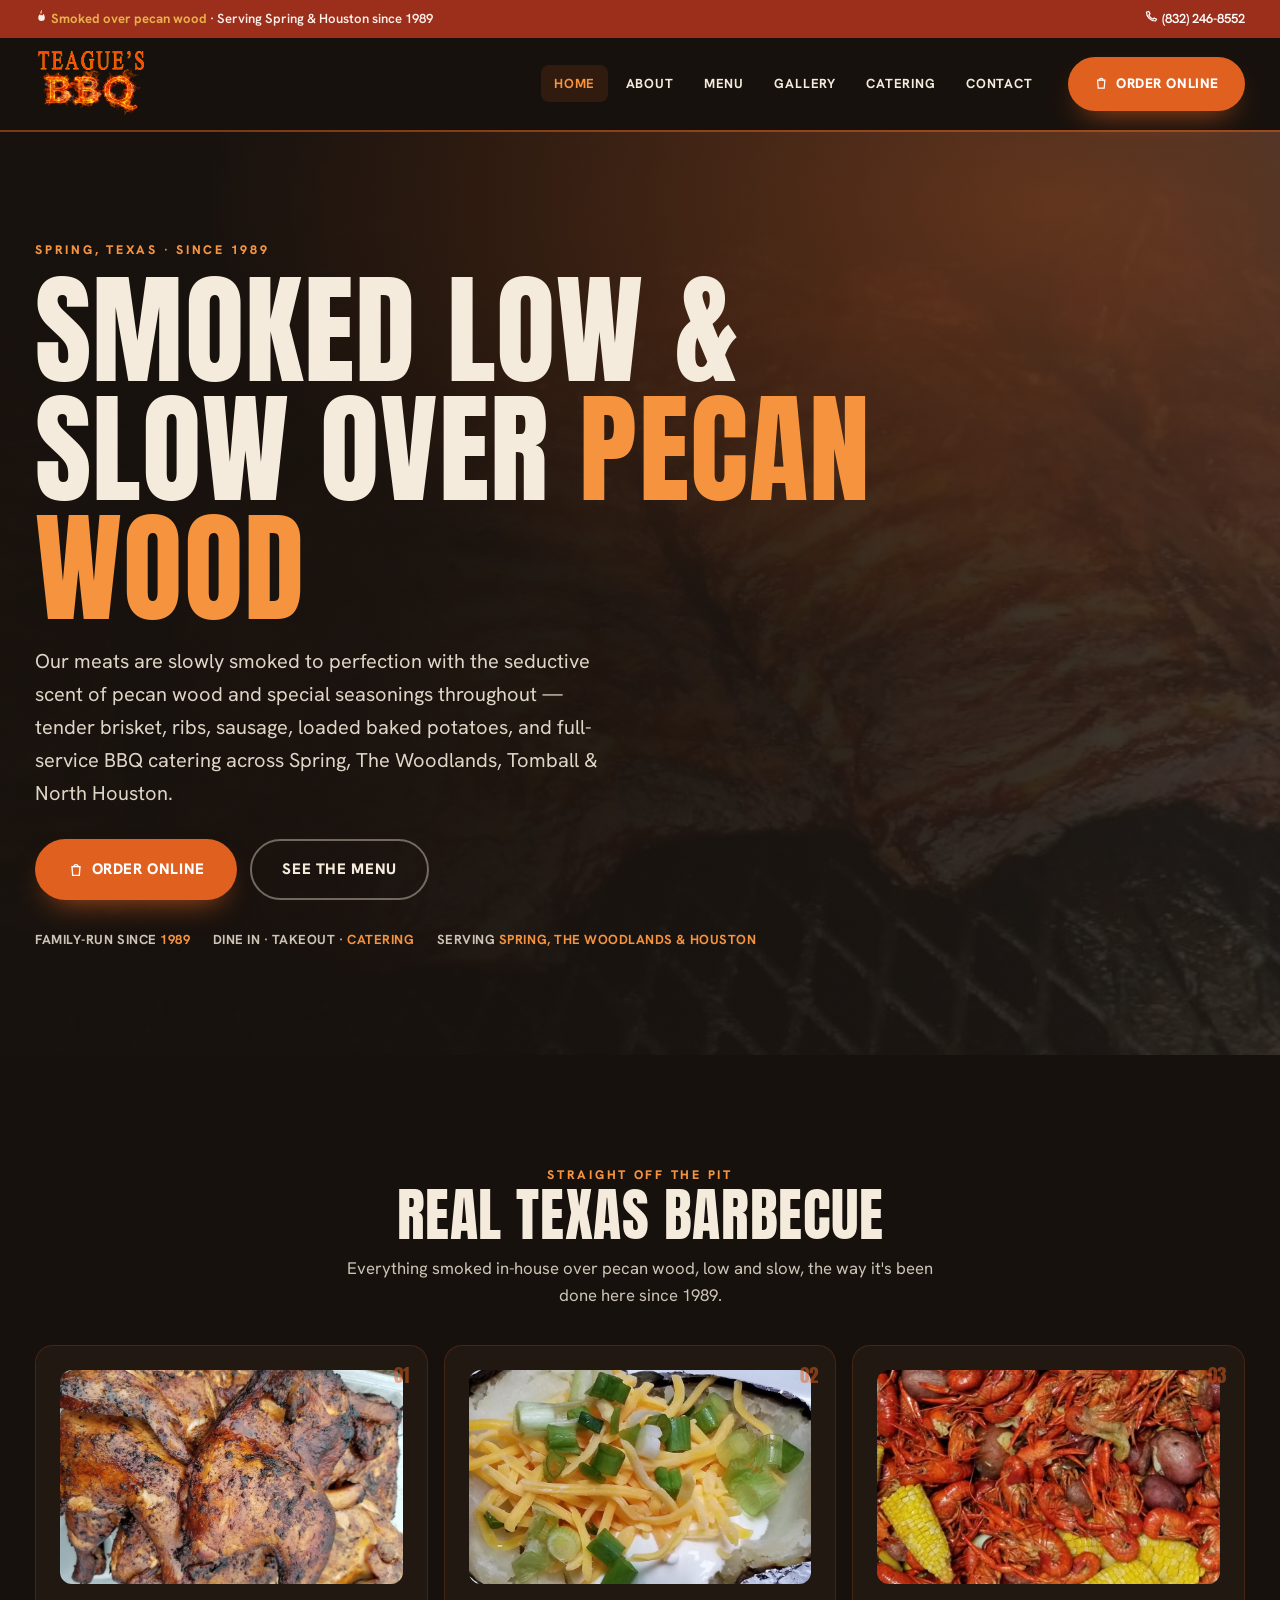
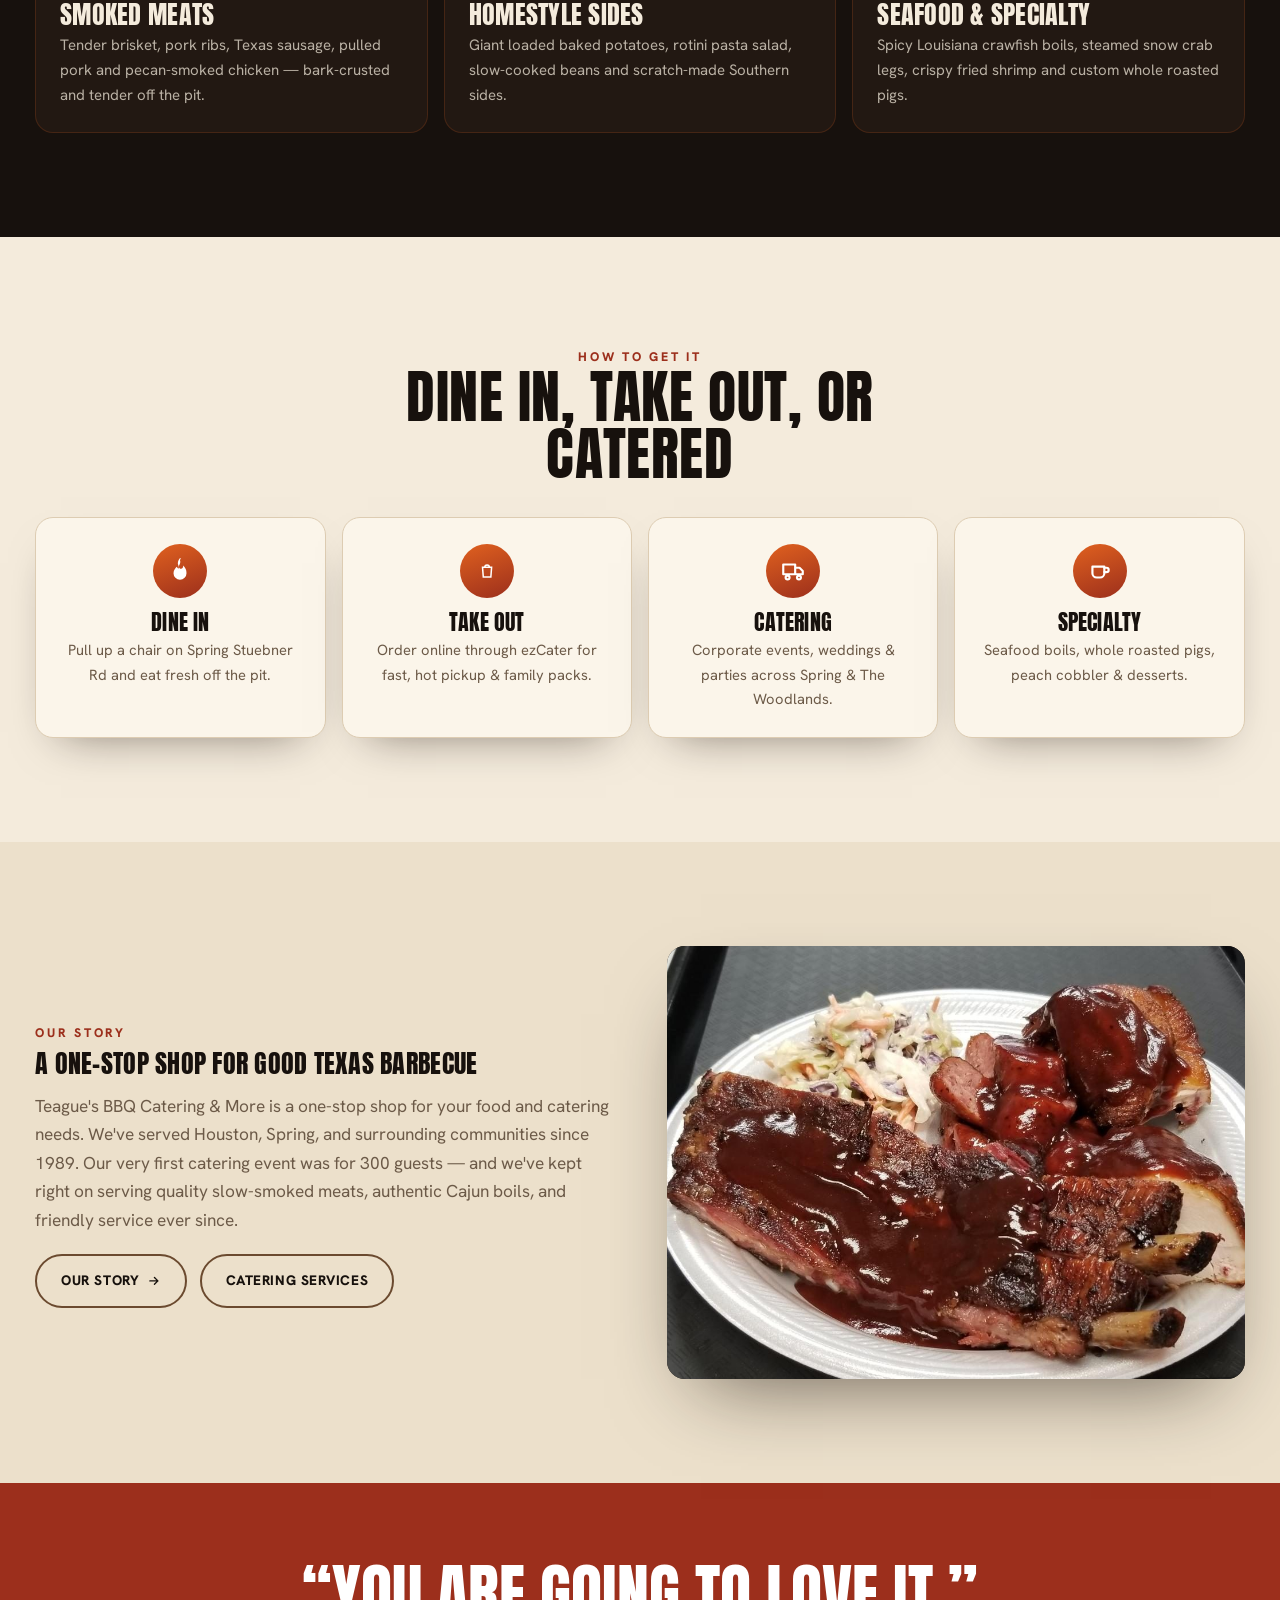
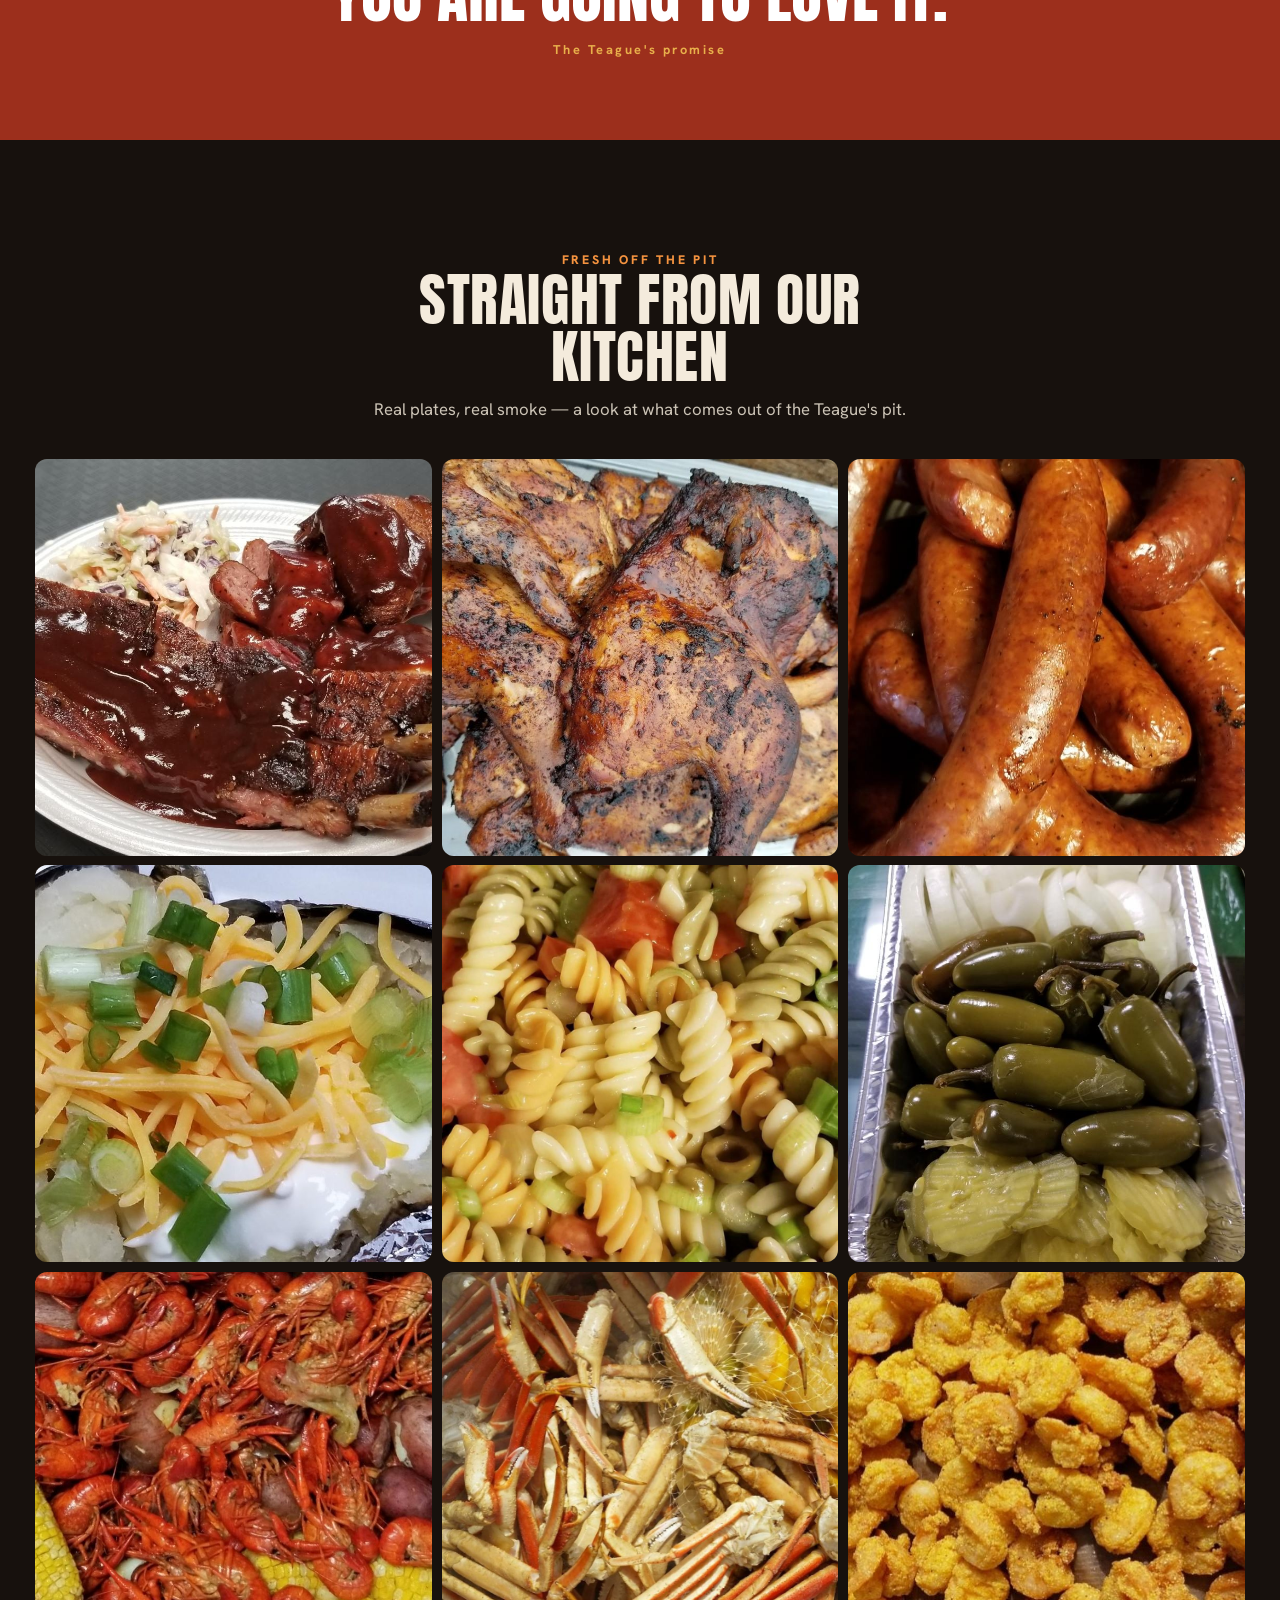
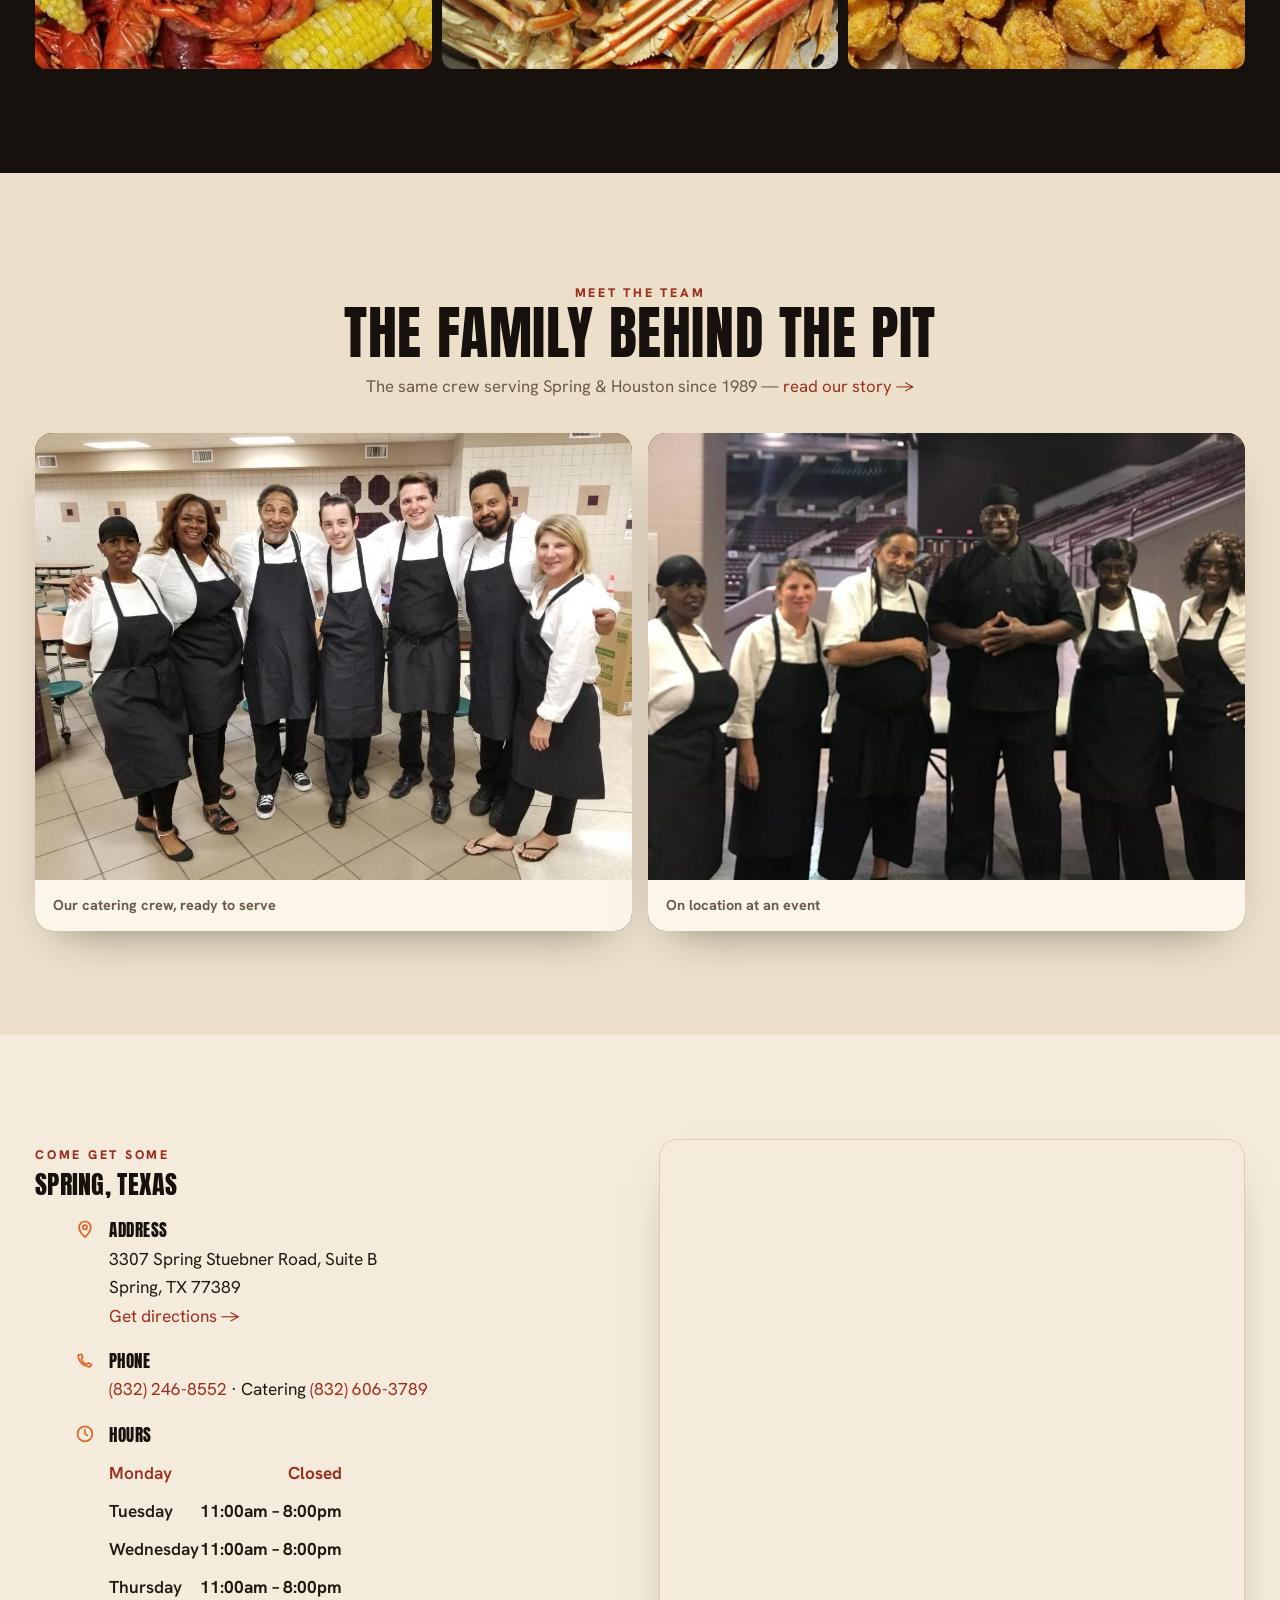
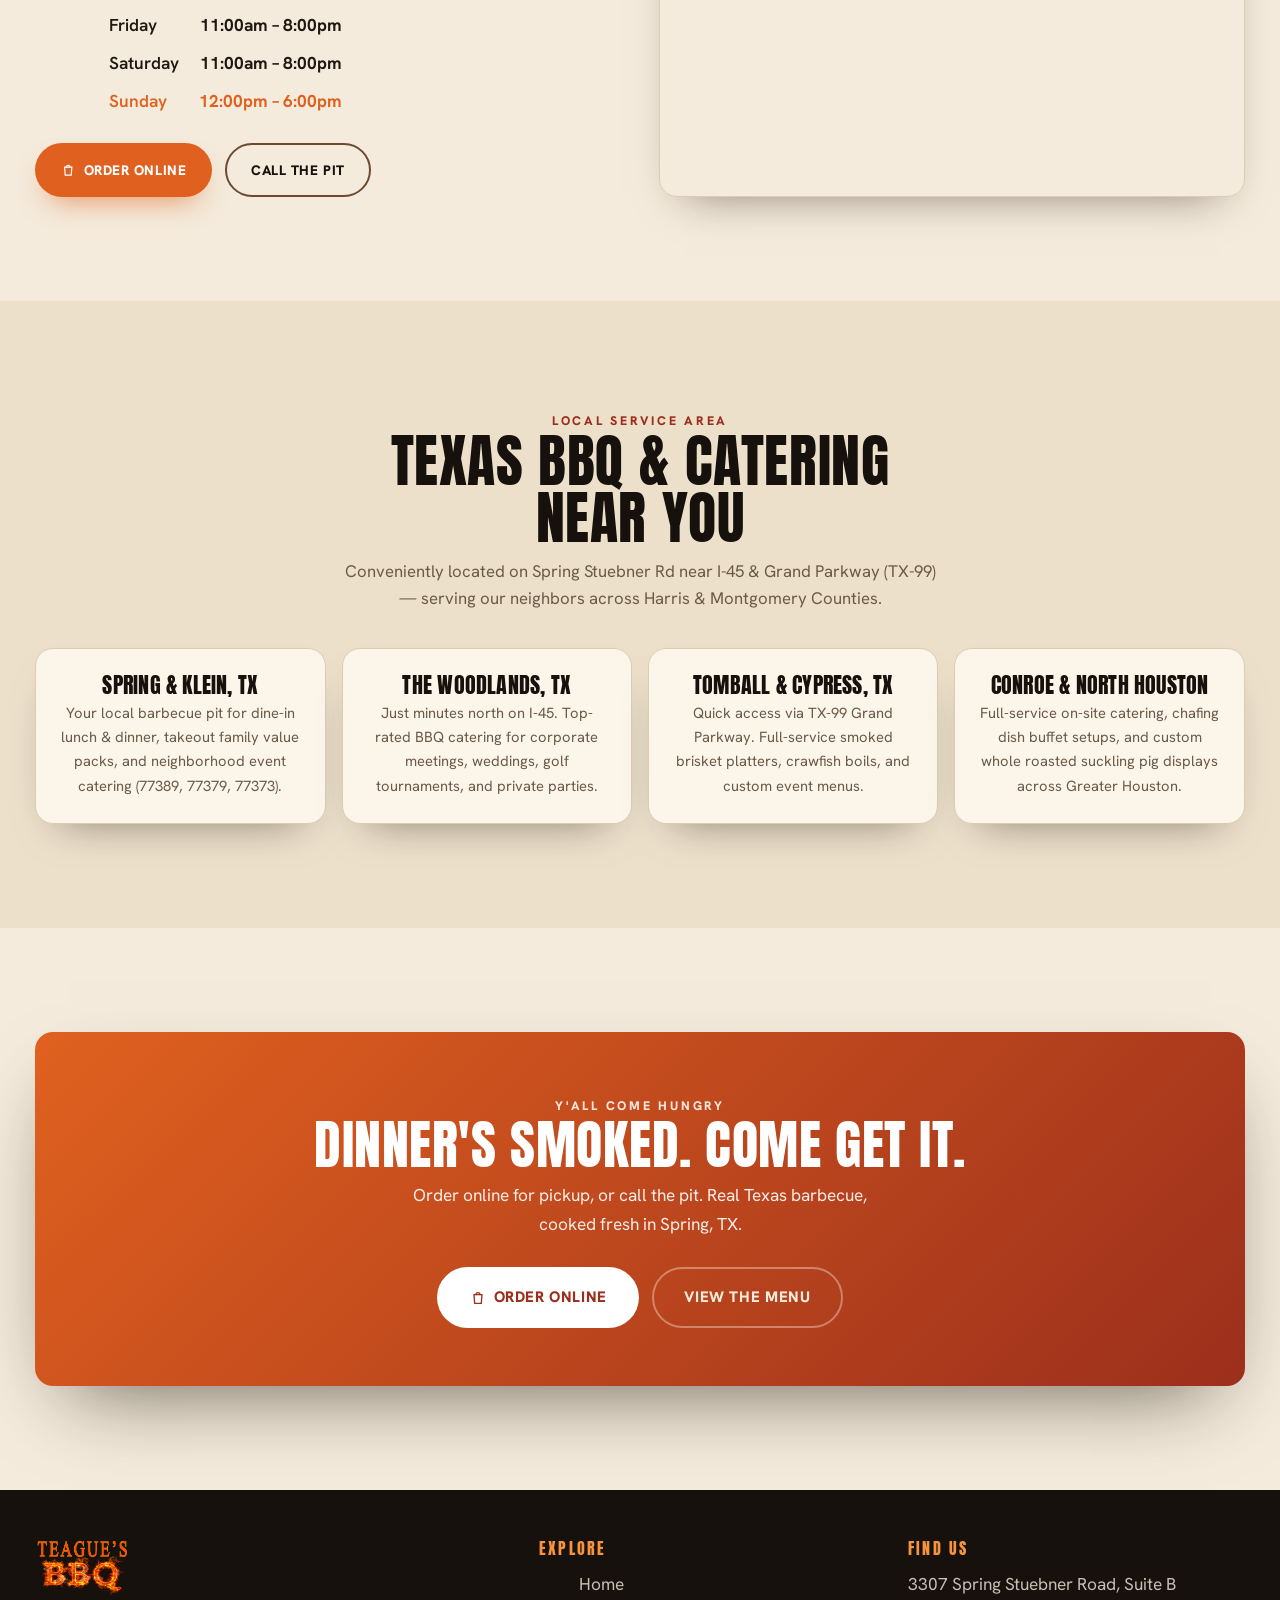
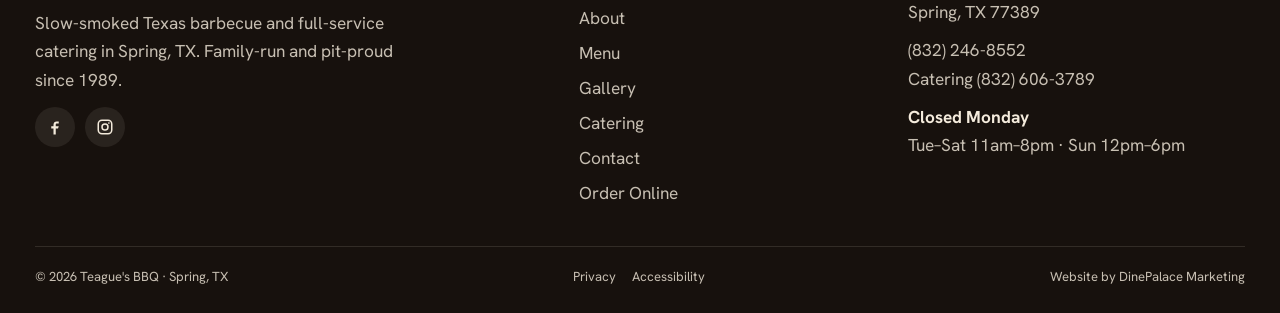
==== commit 4c43309f: "Optimize local SEO, long-tail keywords, FAQ & Menu Schema.org JSON-LD, geo metadata, and sitemap pri" ====
--- a/index.html
+++ b/index.html
@@ -11,22 +11,93 @@
 </script>
 <meta charset="utf-8">
 <meta name="viewport" content="width=device-width, initial-scale=1">
-<title>Teague's BBQ · Texas Barbecue &amp; Catering in Spring, TX</title>
-<meta name="description" content="Slow-smoked Texas barbecue over pecan wood and full-service catering in Spring, TX. Family-run since 1989. Dine in, take out, or order online.">
+<title>Teague's BBQ · Texas Barbecue, Smoked Meats &amp; Catering in Spring &amp; The Woodlands, TX</title>
+<meta name="description" content="Authentic slow-smoked Texas barbecue over pecan wood in Spring, TX. Serving brisket, ribs, sausage, loaded potatoes, seafood boils &amp; full-service catering across Spring, The Woodlands, Tomball &amp; Greater Houston since 1989.">
 <link rel="canonical" href="https://www.teaguesbbq.com/">
-<meta property="og:type" content="restaurant"><meta property="og:title" content="Teague's BBQ · Texas Barbecue &amp; Catering in Spring, TX">
-<meta property="og:description" content="Slow-smoked Texas barbecue over pecan wood and full-service catering in Spring, TX. Family-run since 1989. Dine in, take out, or order online."><meta property="og:url" content="https://www.teaguesbbq.com/">
+<meta property="og:type" content="restaurant"><meta property="og:title" content="Teague's BBQ · Texas Barbecue, Smoked Meats &amp; Catering in Spring &amp; The Woodlands, TX">
+<meta property="og:description" content="Authentic slow-smoked Texas barbecue over pecan wood in Spring, TX. Serving brisket, ribs, sausage, loaded potatoes, seafood boils &amp; full-service catering across Spring, The Woodlands, Tomball &amp; Greater Houston since 1989."><meta property="og:url" content="https://www.teaguesbbq.com/">
 <meta property="og:image" content="https://www.teaguesbbq.com/assets/images/plate.jpg"><meta name="twitter:card" content="summary_large_image">
 <meta name="format-detection" content="telephone=no">
 <meta http-equiv="X-Content-Type-Options" content="nosniff">
 <meta name="robots" content="index,follow">
 <meta name="geo.region" content="US-TX"><meta name="geo.placename" content="Spring, Texas">
+<meta name="geo.position" content="30.0688;-95.4290">
+<meta name="ICBM" content="30.0688, -95.4290">
 <meta name="theme-color" content="#17110d">
 <link rel="preconnect" href="https://fonts.googleapis.com"><link rel="preconnect" href="https://fonts.gstatic.com" crossorigin>
 <link rel="stylesheet" href="https://fonts.googleapis.com/css2?family=Anton&family=Hanken+Grotesk:wght@400;500;600;700;800&display=swap">
-<link rel="stylesheet" href="/assets/css/teagues.css">
+<link rel="stylesheet" href="/assets/css/teagues.css?v=2.2">
 <link rel="icon" href="/assets/favicon.svg" type="image/svg+xml">
-<script type="application/ld+json">{"@context":"https://schema.org","@type":"BarbecueRestaurant","name":"Teague's BBQ","url":"https://www.teaguesbbq.com","telephone":"+18322468552","priceRange":"$$","servesCuisine":["Barbecue","American","Texas"],"address":{"@type":"PostalAddress","streetAddress":"3307 Spring Stuebner Road, Suite B","addressLocality":"Spring","addressRegion":"TX","postalCode":"77389","addressCountry":"US"},"openingHoursSpecification":[{"@type":"OpeningHoursSpecification","dayOfWeek":["Tuesday","Wednesday","Thursday","Friday","Saturday"],"opens":"11:00","closes":"20:00"},{"@type":"OpeningHoursSpecification","dayOfWeek":"Sunday","opens":"12:00","closes":"18:00"}],"sameAs":["https://www.facebook.com/teaguesbbq/","https://instagram.com/teaguesbbq/"]}</script>
+<script type="application/ld+json">
+{
+  "@context": "https://schema.org",
+  "@type": ["BarbecueRestaurant", "CateringService"],
+  "name": "Teague's BBQ",
+  "image": "https://www.teaguesbbq.com/assets/images/plate.jpg",
+  "url": "https://www.teaguesbbq.com",
+  "telephone": "+18322468552",
+  "priceRange": "$$",
+  "servesCuisine": ["Texas Barbecue", "Pecan Smoked Meats", "Cajun", "Southern", "Seafood Boils"],
+  "hasMenu": "https://www.teaguesbbq.com/menu/",
+  "paymentAccepted": "Cash, Credit Card, Debit Card",
+  "currenciesAccepted": "USD",
+  "address": {
+    "@type": "PostalAddress",
+    "streetAddress": "3307 Spring Stuebner Road, Suite B",
+    "addressLocality": "Spring",
+    "addressRegion": "TX",
+    "postalCode": "77389",
+    "addressCountry": "US"
+  },
+  "geo": {
+    "@type": "GeoCoordinates",
+    "latitude": 30.0688,
+    "longitude": -95.4290
+  },
+  "areaServed": [
+    { "@type": "City", "name": "Spring", "sameAs": "https://en.wikipedia.org/wiki/Spring,_Texas" },
+    { "@type": "City", "name": "The Woodlands", "sameAs": "https://en.wikipedia.org/wiki/The_Woodlands,_Texas" },
+    { "@type": "City", "name": "Tomball", "sameAs": "https://en.wikipedia.org/wiki/Tomball,_Texas" },
+    { "@type": "City", "name": "Klein", "sameAs": "https://en.wikipedia.org/wiki/Klein,_Texas" },
+    { "@type": "City", "name": "Cypress", "sameAs": "https://en.wikipedia.org/wiki/Cypress,_Texas" },
+    { "@type": "City", "name": "Conroe", "sameAs": "https://en.wikipedia.org/wiki/Conroe,_Texas" },
+    { "@type": "City", "name": "Shenandoah", "sameAs": "https://en.wikipedia.org/wiki/Shenandoah,_Texas" },
+    { "@type": "AdministrativeArea", "name": "Harris County" },
+    { "@type": "AdministrativeArea", "name": "Montgomery County" }
+  ],
+  "openingHoursSpecification": [
+    {
+      "@type": "OpeningHoursSpecification",
+      "dayOfWeek": ["Tuesday", "Wednesday", "Thursday", "Friday", "Saturday"],
+      "opens": "11:00",
+      "closes": "20:00"
+    },
+    {
+      "@type": "OpeningHoursSpecification",
+      "dayOfWeek": "Sunday",
+      "opens": "12:00",
+      "closes": "18:00"
+    }
+  ],
+  "sameAs": [
+    "https://www.facebook.com/teaguesbbq/",
+    "https://instagram.com/teaguesbbq/"
+  ],
+  "potentialAction": {
+    "@type": "OrderAction",
+    "target": {
+      "@type": "EntryPoint",
+      "urlTemplate": "https://www.ezcater.com/catering/pvt/teagues-bbq-3?fcv=1",
+      "inLanguage": "en-US",
+      "actionPlatform": [
+        "http://schema.org/DesktopWebPlatform",
+        "http://schema.org/MobileWebPlatform"
+      ]
+    },
+    "deliveryMethod": ["http://purl.org/goodrelations/v1#DeliveryModePickUp", "http://purl.org/goodrelations/v1#DeliveryModeOwnFleet"]
+  }
+}
+</script>
 </head>
 <body>
 
@@ -50,27 +121,27 @@
   <section class="hero"><div class="hero__bg"><img src="/assets/images/hero.jpg" alt="" fetchpriority="high"></div><div class="container">
     <span class="eyebrow reveal">Spring, Texas · Since 1989</span>
     <h1 class="reveal">Smoked low &amp; slow over <em>pecan wood</em></h1>
-    <p class="lede reveal">Our meats are slowly smoked to perfection with the seductive scent of pecan wood and special seasonings throughout — fresh meats and produce, seasoned with care and given the time to cook to perfection.</p>
+    <p class="lede reveal">Our meats are slowly smoked to perfection with the seductive scent of pecan wood and special seasonings throughout — tender brisket, ribs, sausage, loaded baked potatoes, and full-service BBQ catering across Spring, The Woodlands, Tomball &amp; North Houston.</p>
     <div class="hero-cta reveal"><a class="btn btn-ember btn-lg" href="https://www.ezcater.com/catering/pvt/teagues-bbq-3?fcv=1" target="_blank" rel="noopener"><svg viewBox="0 0 24 24" width="1.05em" height="1.05em" fill="none" stroke="currentColor" stroke-width="2" stroke-linecap="round" aria-hidden="true"><path d="M6 7h12l-1 13H7L6 7Z"/><path d="M9 7a3 3 0 0 1 6 0"/></svg> Order Online</a><a class="btn btn-outline on-dark btn-lg" href="/menu/">See the Menu</a></div>
-    <div class="hero-trust reveal"><span>Family-run since <b>1989</b></span><span>Dine in · Take out · <b>Catering</b></span><span>Serving <b>Spring &amp; Houston</b></span></div>
+    <div class="hero-trust reveal"><span>Family-run since <b>1989</b></span><span>Dine In · Takeout · <b>Catering</b></span><span>Serving <b>Spring, The Woodlands &amp; Houston</b></span></div>
   </div></section>
 
   <section class="section section--dark"><div class="container">
     <div class="section-head center reveal"><span class="eyebrow">Straight off the pit</span><h2>Real Texas barbecue</h2><p>Everything smoked in-house over pecan wood, low and slow, the way it's been done here since 1989.</p></div>
     <div class="pit-grid">
-      <article class="pit-card reveal"><div class="pit-media"><img src="/assets/images/chicken.jpg" alt="Smoked chicken off the pit" loading="lazy"></div><span class="num">01</span><h3>Smoked meats</h3><p>Ribs, sausage, pulled pork and smoked chicken — bark-crusted and tender off the pit.</p></article>
-      <article class="pit-card reveal"><div class="pit-media"><img src="/assets/images/potato.jpg" alt="Loaded baked potato" loading="lazy"></div><span class="num">02</span><h3>Homestyle sides</h3><p>Loaded potatoes, pasta salad, all the fixin's and fresh breads to round out the plate.</p></article>
-      <article class="pit-card reveal"><div class="pit-media"><img src="/assets/images/crawfish.jpg" alt="Crawfish boil with corn and potatoes" loading="lazy"></div><span class="num">03</span><h3>Seafood &amp; specialty</h3><p>Crawfish boils, snow crab, fried shrimp and specialty items when the season's right.</p></article>
+      <article class="pit-card reveal"><div class="pit-media"><img src="/assets/images/chicken.jpg" alt="Texas pecan-smoked chicken halves" loading="lazy"></div><span class="num">01</span><h3>Smoked meats</h3><p>Tender brisket, pork ribs, Texas sausage, pulled pork and pecan-smoked chicken — bark-crusted and tender off the pit.</p></article>
+      <article class="pit-card reveal"><div class="pit-media"><img src="/assets/images/potato.jpg" alt="Loaded baked potato with melted cheddar cheese and chives" loading="lazy"></div><span class="num">02</span><h3>Homestyle sides</h3><p>Giant loaded baked potatoes, rotini pasta salad, slow-cooked beans and scratch-made Southern sides.</p></article>
+      <article class="pit-card reveal"><div class="pit-media"><img src="/assets/images/crawfish.jpg" alt="Texas crawfish boil with corn, potatoes and sausage" loading="lazy"></div><span class="num">03</span><h3>Seafood &amp; specialty</h3><p>Spicy Louisiana crawfish boils, steamed snow crab legs, crispy fried shrimp and custom whole roasted pigs.</p></article>
     </div>
   </div></section>
 
   <section class="section"><div class="container">
     <div class="section-head center reveal"><span class="eyebrow">How to get it</span><h2>Dine in, take out, or catered</h2></div>
     <div class="svc-grid">
-      <div class="svc reveal"><div class="ic"><svg viewBox="0 0 24 24" width="26" height="26" fill="currentColor" aria-hidden="true"><path d="M12 2c1 3-1 4-1 6 0 1 1 2 2 2s2-1 2-3c2 2 3 4 3 7a6 6 0 1 1-12 0c0-3 2-5 3-6 1 2 2 2 2 1 0-2-1-3-1-4 0-3 2-5 3-6Z"/></svg></div><h3>Dine In</h3><p>Pull up a chair and eat it fresh off the pit.</p></div>
-      <div class="svc reveal"><div class="ic"><svg viewBox="0 0 24 24" width="1.05em" height="1.05em" fill="none" stroke="currentColor" stroke-width="2" stroke-linecap="round" aria-hidden="true"><path d="M6 7h12l-1 13H7L6 7Z"/><path d="M9 7a3 3 0 0 1 6 0"/></svg></div><h3>Take Out</h3><p>Order online through ezCater and grab &amp; go.</p></div>
-      <div class="svc reveal"><div class="ic"><svg viewBox="0 0 24 24" width="26" height="26" fill="none" stroke="currentColor" stroke-width="2" stroke-linecap="round" stroke-linejoin="round" aria-hidden="true"><path d="M3 6h11v9H3zM14 9h4l3 3v3h-7z"/><circle cx="7" cy="18" r="1.8"/><circle cx="17.5" cy="18" r="1.8"/></svg></div><h3>Catering</h3><p>Feeding a crowd? We've catered since 1989.</p></div>
-      <div class="svc reveal"><div class="ic"><svg viewBox="0 0 24 24" width="26" height="26" fill="none" stroke="currentColor" stroke-width="2" stroke-linecap="round" stroke-linejoin="round" aria-hidden="true"><path d="M5 8h11v6a4 4 0 0 1-4 4H9a4 4 0 0 1-4-4V8Z"/><path d="M16 9h2a2 2 0 0 1 0 4h-2"/></svg></div><h3>Specialty</h3><p>Breads, desserts, drinks &amp; specialty items.</p></div>
+      <div class="svc reveal"><div class="ic"><svg viewBox="0 0 24 24" width="26" height="26" fill="currentColor" aria-hidden="true"><path d="M12 2c1 3-1 4-1 6 0 1 1 2 2 2s2-1 2-3c2 2 3 4 3 7a6 6 0 1 1-12 0c0-3 2-5 3-6 1 2 2 2 2 1 0-2-1-3-1-4 0-3 2-5 3-6Z"/></svg></div><h3>Dine In</h3><p>Pull up a chair on Spring Stuebner Rd and eat fresh off the pit.</p></div>
+      <div class="svc reveal"><div class="ic"><svg viewBox="0 0 24 24" width="1.05em" height="1.05em" fill="none" stroke="currentColor" stroke-width="2" stroke-linecap="round" aria-hidden="true"><path d="M6 7h12l-1 13H7L6 7Z"/><path d="M9 7a3 3 0 0 1 6 0"/></svg></div><h3>Take Out</h3><p>Order online through ezCater for fast, hot pickup &amp; family packs.</p></div>
+      <div class="svc reveal"><div class="ic"><svg viewBox="0 0 24 24" width="26" height="26" fill="none" stroke="currentColor" stroke-width="2" stroke-linecap="round" stroke-linejoin="round" aria-hidden="true"><path d="M3 6h11v9H3zM14 9h4l3 3v3h-7z"/><circle cx="7" cy="18" r="1.8"/><circle cx="17.5" cy="18" r="1.8"/></svg></div><h3>Catering</h3><p>Corporate events, weddings &amp; parties across Spring &amp; The Woodlands.</p></div>
+      <div class="svc reveal"><div class="ic"><svg viewBox="0 0 24 24" width="26" height="26" fill="none" stroke="currentColor" stroke-width="2" stroke-linecap="round" stroke-linejoin="round" aria-hidden="true"><path d="M5 8h11v6a4 4 0 0 1-4 4H9a4 4 0 0 1-4-4V8Z"/><path d="M16 9h2a2 2 0 0 1 0 4h-2"/></svg></div><h3>Specialty</h3><p>Seafood boils, whole roasted pigs, peach cobbler &amp; desserts.</p></div>
     </div>
   </div></section>
 
@@ -78,9 +149,9 @@
     <div class="split">
       <div class="reveal">
         <span class="eyebrow">Our story</span>
-        <h2 class="section-head" style="margin:.3rem 0 0">A one-stop shop for good barbecue</h2>
-        <p style="color:var(--muted);margin-top:1rem">Teague's BBQ Catering &amp; More is a one-stop shop for your food and catering needs. We've served Houston and the surrounding areas since 1989. Our very first catering event was for 300 guests — and we've kept right on serving quality food and friendly service to our patrons ever since.</p>
-        <div class="hero-cta" style="margin-top:1.2rem"><a class="btn btn-outline" href="/about/">Our story <svg viewBox="0 0 24 24" width="1em" height="1em" fill="none" stroke="currentColor" stroke-width="2.4" stroke-linecap="round" stroke-linejoin="round" aria-hidden="true"><path d="M5 12h14M13 6l6 6-6 6"/></svg></a><a class="btn btn-outline" href="/catering/">Catering</a></div>
+        <h2 class="section-head" style="margin:.3rem 0 0">A one-stop shop for good Texas barbecue</h2>
+        <p style="color:var(--muted);margin-top:1rem">Teague's BBQ Catering &amp; More is a one-stop shop for your food and catering needs. We've served Houston, Spring, and surrounding communities since 1989. Our very first catering event was for 300 guests — and we've kept right on serving quality slow-smoked meats, authentic Cajun boils, and friendly service ever since.</p>
+        <div class="hero-cta" style="margin-top:1.2rem"><a class="btn btn-outline" href="/about/">Our story <svg viewBox="0 0 24 24" width="1em" height="1em" fill="none" stroke="currentColor" stroke-width="2.4" stroke-linecap="round" stroke-linejoin="round" aria-hidden="true"><path d="M5 12h14M13 6l6 6-6 6"/></svg></a><a class="btn btn-outline" href="/catering/">Catering services</a></div>
       </div>
       <div class="split__media reveal"><img src="/assets/images/plate.jpg" alt="A Teague's BBQ plate — ribs, sausage and slaw" loading="lazy"></div>
     </div>
@@ -103,7 +174,6 @@
     </div>
   </div></section>
 
-  
   <section class="section" id="find"><div class="container">
     <div class="info-grid">
       <div class="reveal">
@@ -122,6 +192,32 @@
     </div>
   </div></section>
   
+  <section class="section section--paper2"><div class="container">
+    <div class="section-head center reveal">
+      <span class="eyebrow">Local Service Area</span>
+      <h2>Texas BBQ &amp; Catering Near You</h2>
+      <p>Conveniently located on Spring Stuebner Rd near I-45 &amp; Grand Parkway (TX-99) — serving our neighbors across Harris &amp; Montgomery Counties.</p>
+    </div>
+    <div class="svc-grid reveal" style="grid-template-columns: repeat(auto-fit, minmax(220px, 1fr));">
+      <div class="svc">
+        <h3>Spring &amp; Klein, TX</h3>
+        <p>Your local barbecue pit for dine-in lunch &amp; dinner, takeout family value packs, and neighborhood event catering (77389, 77379, 77373).</p>
+      </div>
+      <div class="svc">
+        <h3>The Woodlands, TX</h3>
+        <p>Just minutes north on I-45. Top-rated BBQ catering for corporate meetings, weddings, golf tournaments, and private parties.</p>
+      </div>
+      <div class="svc">
+        <h3>Tomball &amp; Cypress, TX</h3>
+        <p>Quick access via TX-99 Grand Parkway. Full-service smoked brisket platters, crawfish boils, and custom event menus.</p>
+      </div>
+      <div class="svc">
+        <h3>Conroe &amp; North Houston</h3>
+        <p>Full-service on-site catering, chafing dish buffet setups, and custom whole roasted suckling pig displays across Greater Houston.</p>
+      </div>
+    </div>
+  </div></section>
+
   <section class="section"><div class="container"><div class="cta-card reveal">
     <span class="eyebrow" style="color:rgba(255,255,255,.85)">Y'all come hungry</span>
     <h2>Dinner's smoked. Come get it.</h2><p>Order online for pickup, or call the pit. Real Texas barbecue, cooked fresh in Spring, TX.</p>
@@ -156,6 +252,6 @@
       <span>Website by DinePalace Marketing</span>
     </div>
   </div></footer>
-<script src="/assets/js/teagues.js" defer></script>
+<script src="/assets/js/teagues.js?v=2.2" defer></script>
 </body>
 </html>
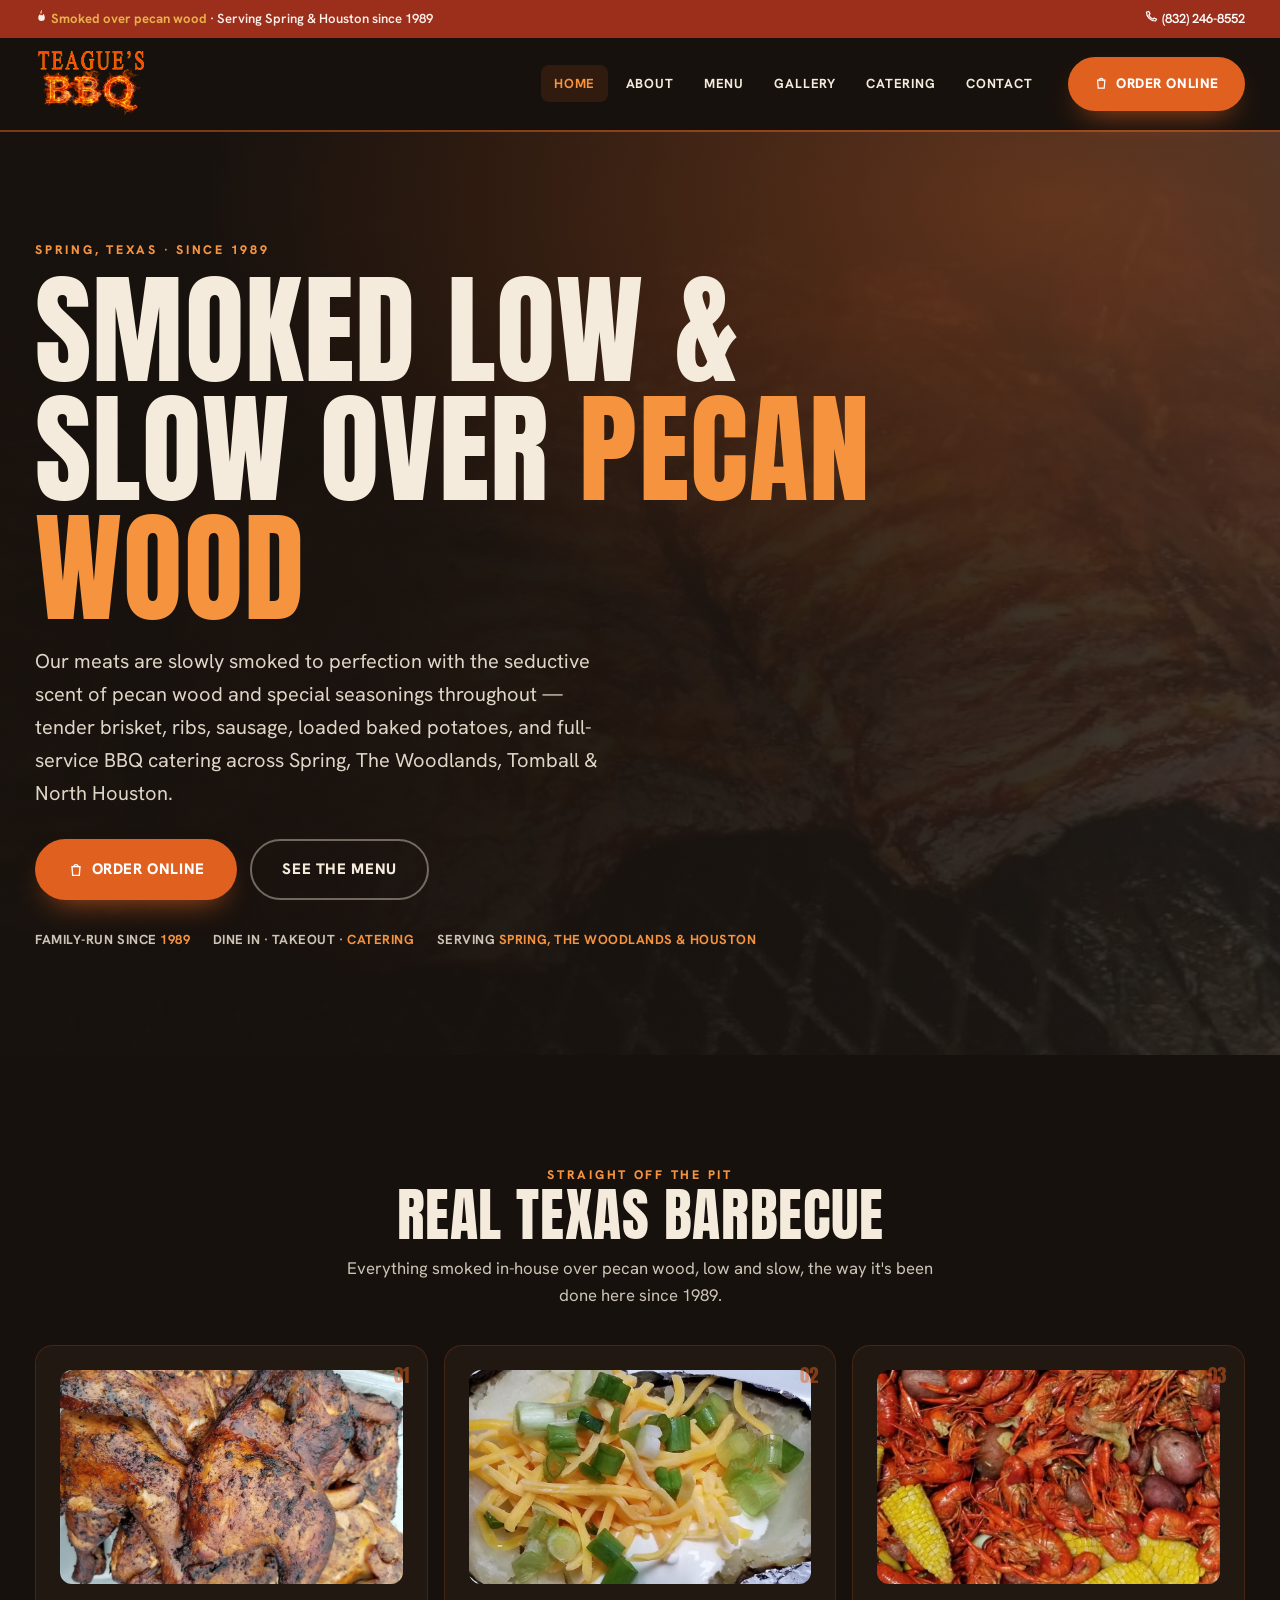
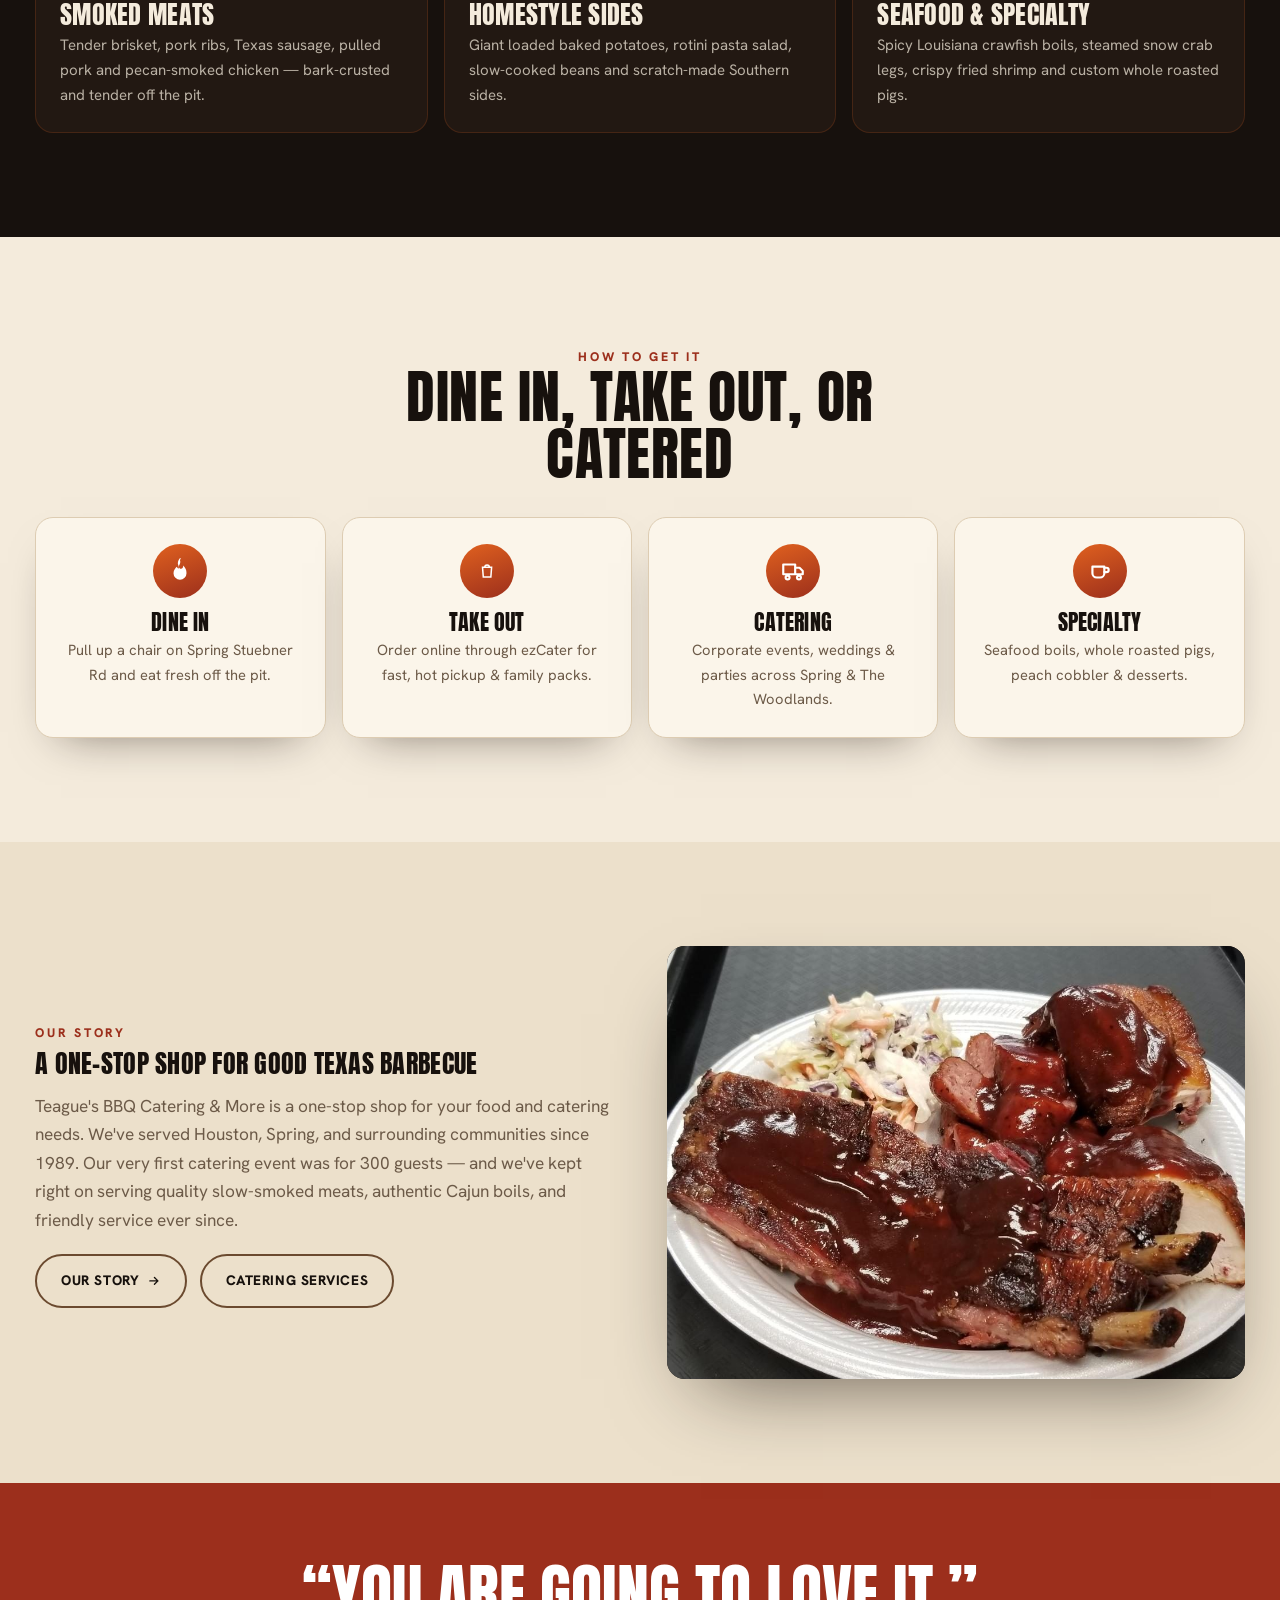
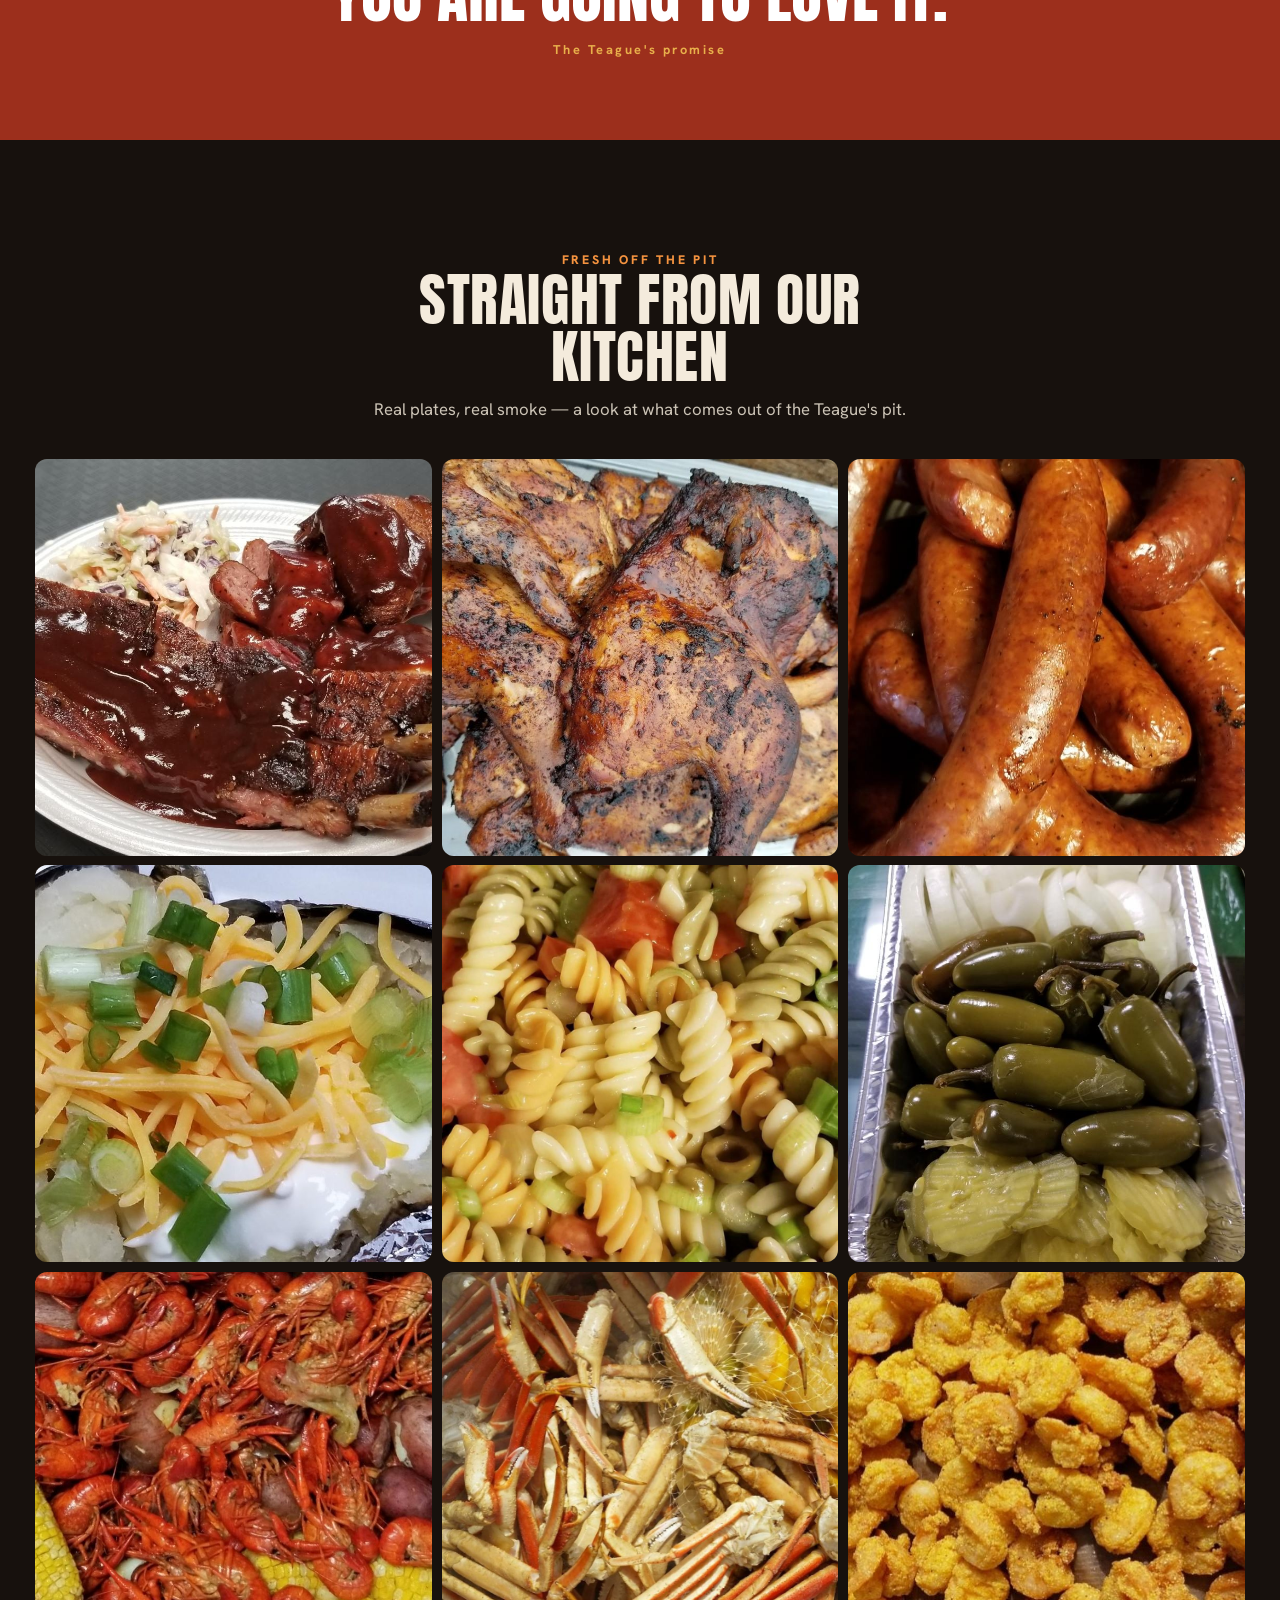
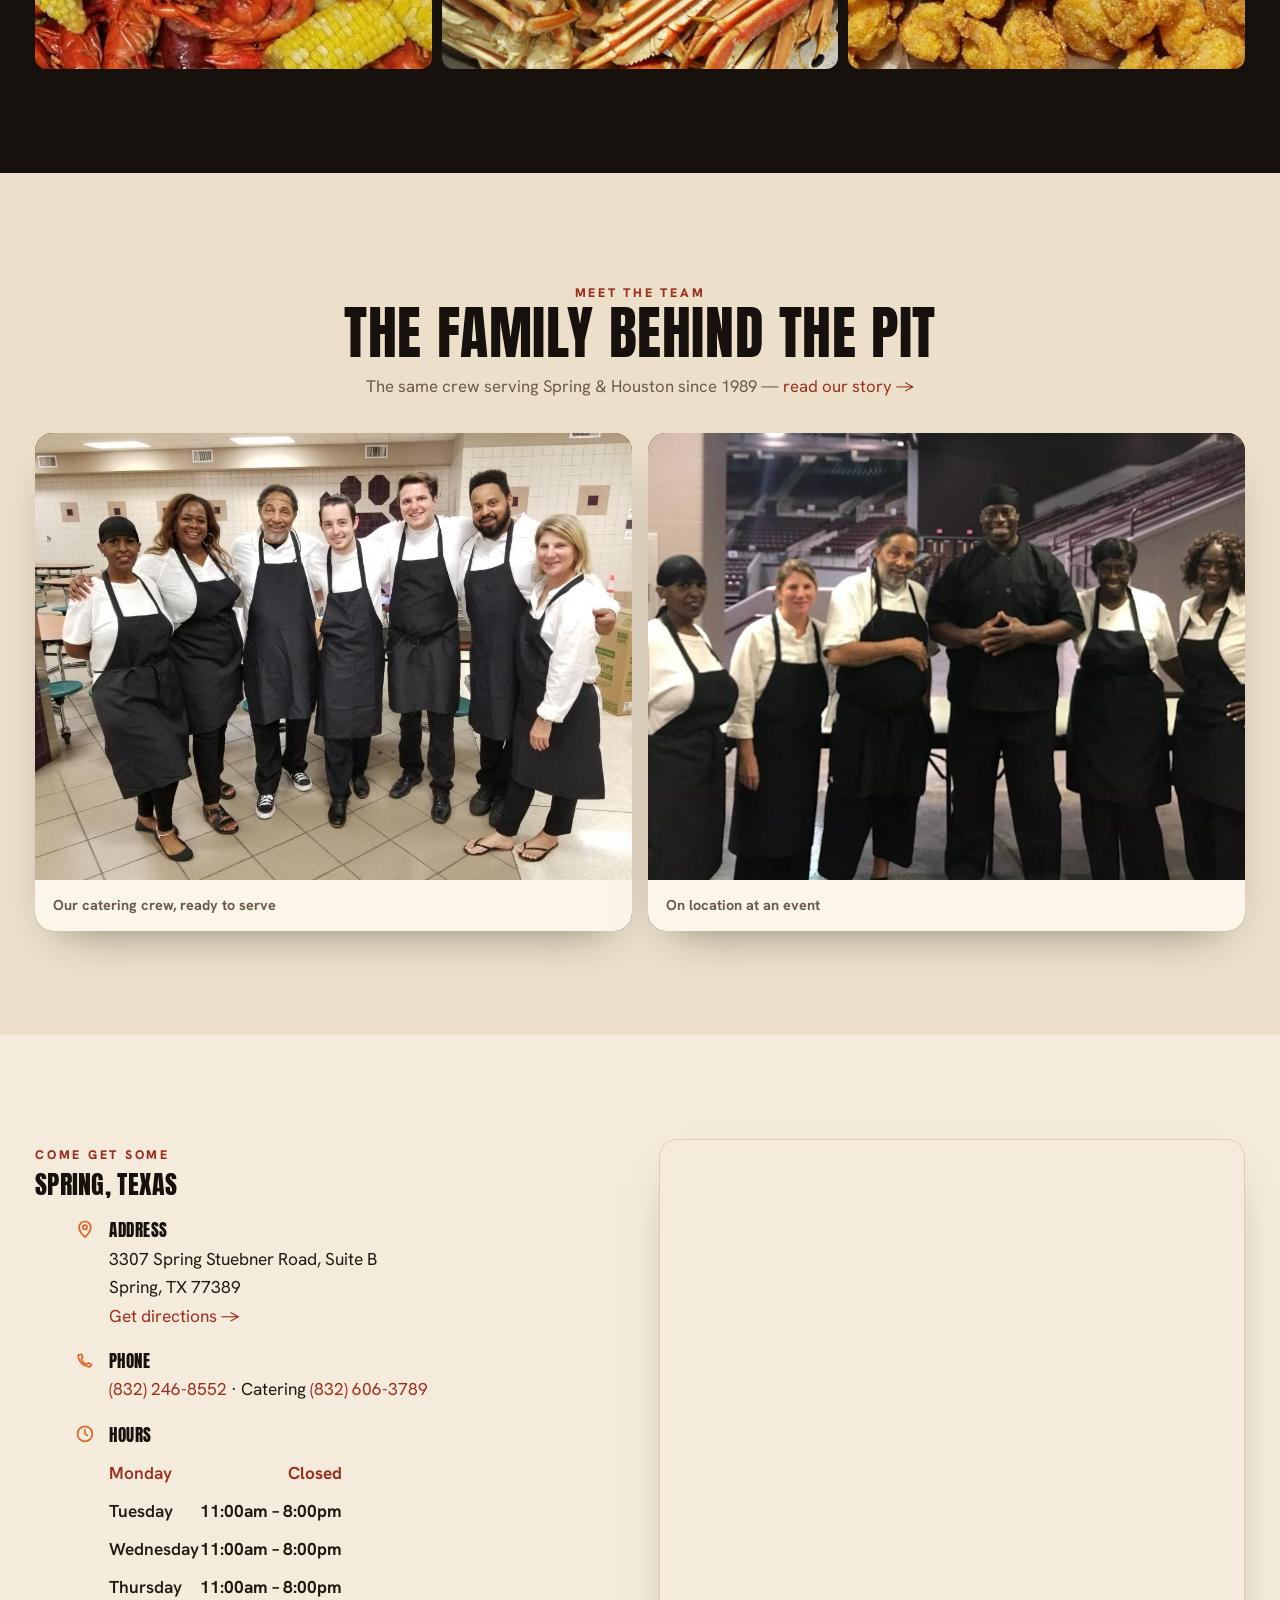
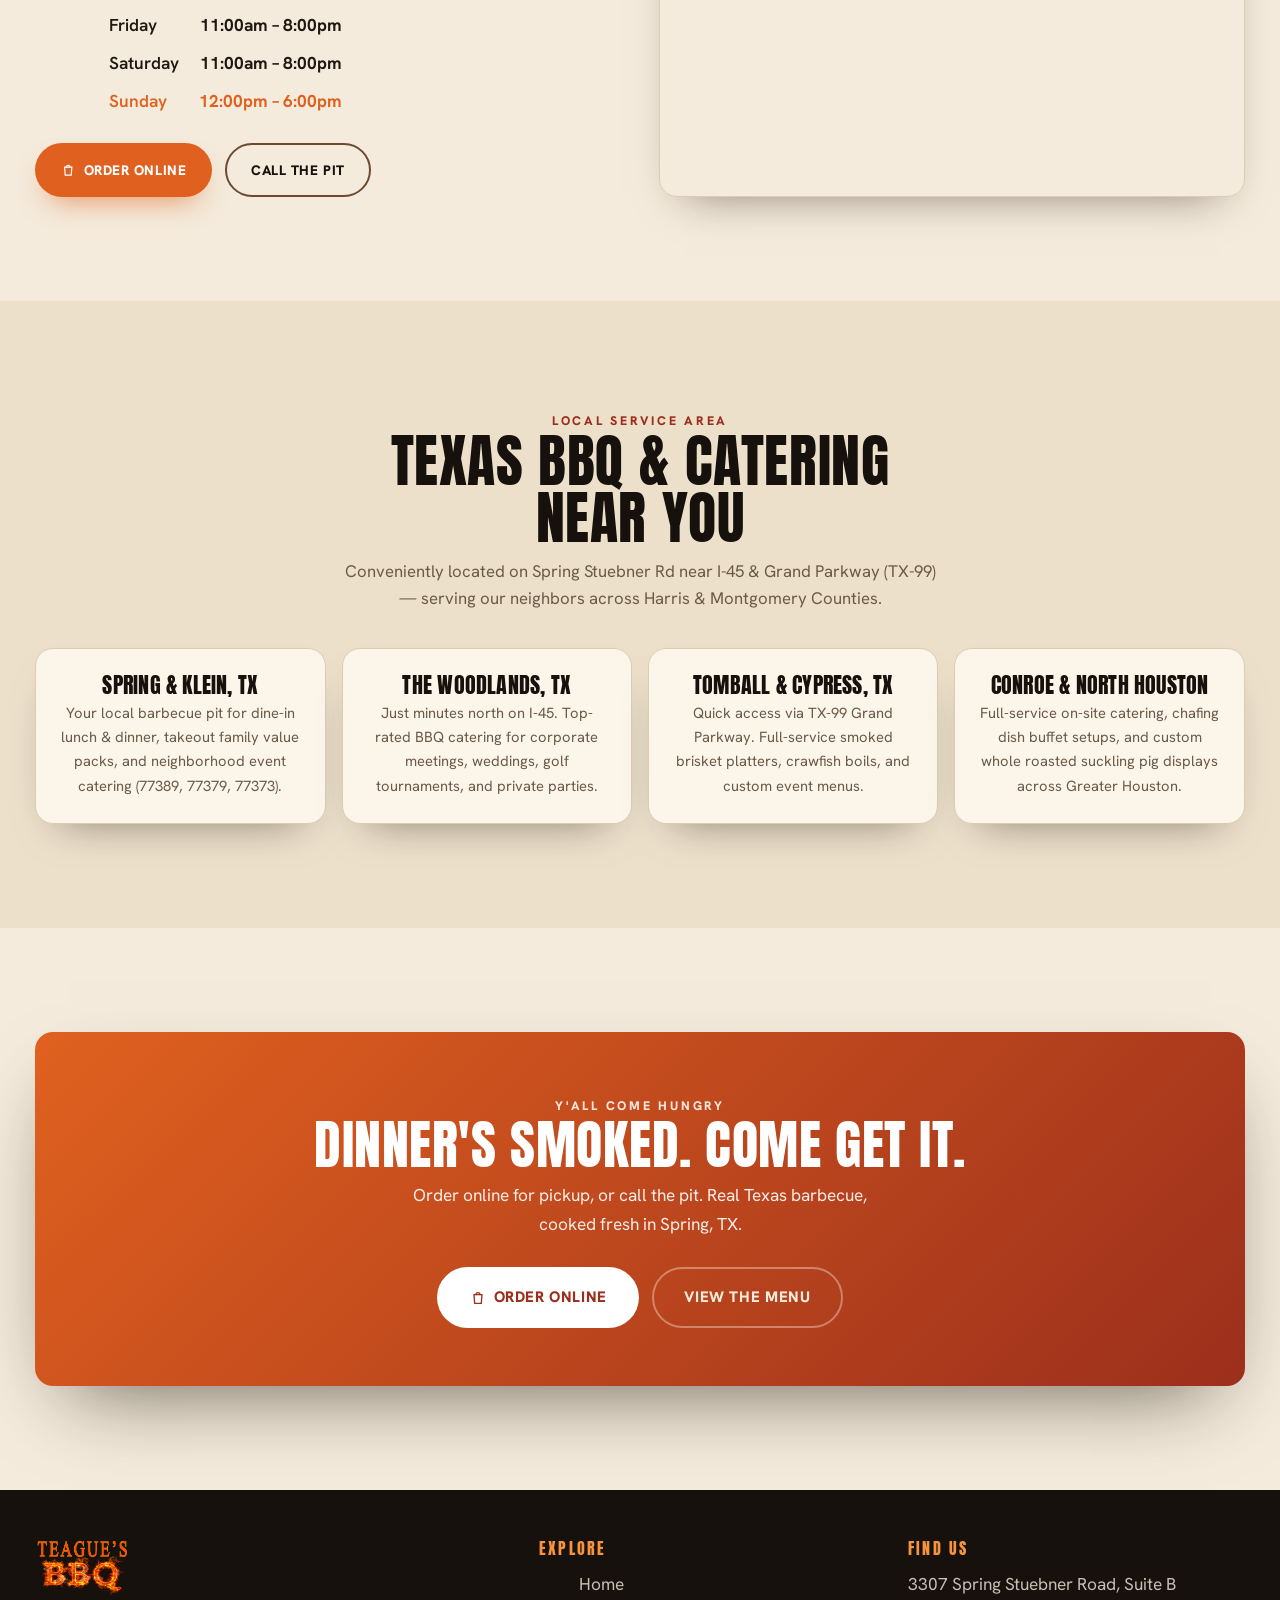
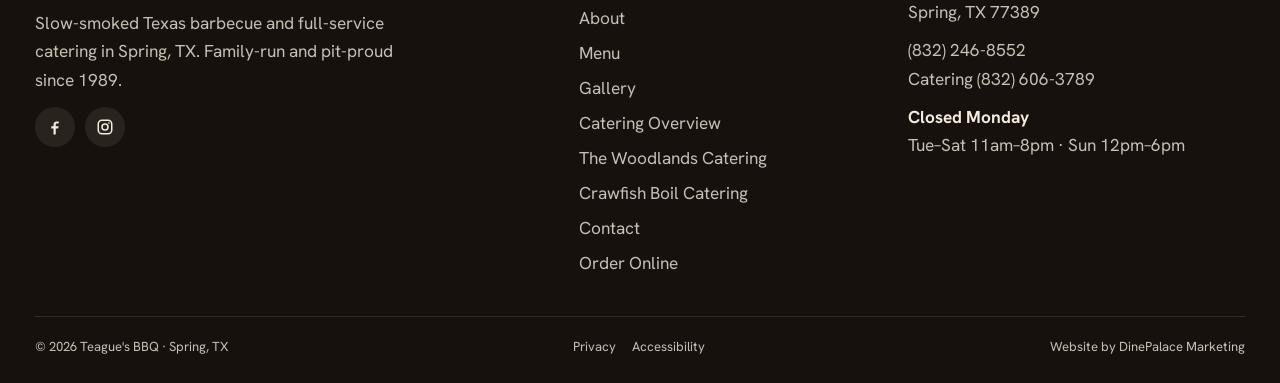
==== commit 170f7b52: "Optimize gallery above-the-fold spacing, add The Woodlands and Crawfish Boil catering landing pages," ====
--- a/index.html
+++ b/index.html
@@ -237,7 +237,17 @@
       </div>
       <div>
         <h4>EXPLORE</h4>
-        <ul class="foot-links"><li><a href="/">Home</a></li><li><a href="/about/">About</a></li><li><a href="/menu/">Menu</a></li><li><a href="/gallery/">Gallery</a></li><li><a href="/catering/">Catering</a></li><li><a href="/contact/">Contact</a></li><li><a href="https://www.ezcater.com/catering/pvt/teagues-bbq-3?fcv=1" target="_blank" rel="noopener">Order Online</a></li></ul>
+        <ul class="foot-links">
+          <li><a href="/">Home</a></li>
+          <li><a href="/about/">About</a></li>
+          <li><a href="/menu/">Menu</a></li>
+          <li><a href="/gallery/">Gallery</a></li>
+          <li><a href="/catering/">Catering Overview</a></li>
+          <li><a href="/the-woodlands-catering/">The Woodlands Catering</a></li>
+          <li><a href="/crawfish-boil-catering/">Crawfish Boil Catering</a></li>
+          <li><a href="/contact/">Contact</a></li>
+          <li><a href="https://www.ezcater.com/catering/pvt/teagues-bbq-3?fcv=1" target="_blank" rel="noopener">Order Online</a></li>
+        </ul>
       </div>
       <div>
         <h4>FIND US</h4>
